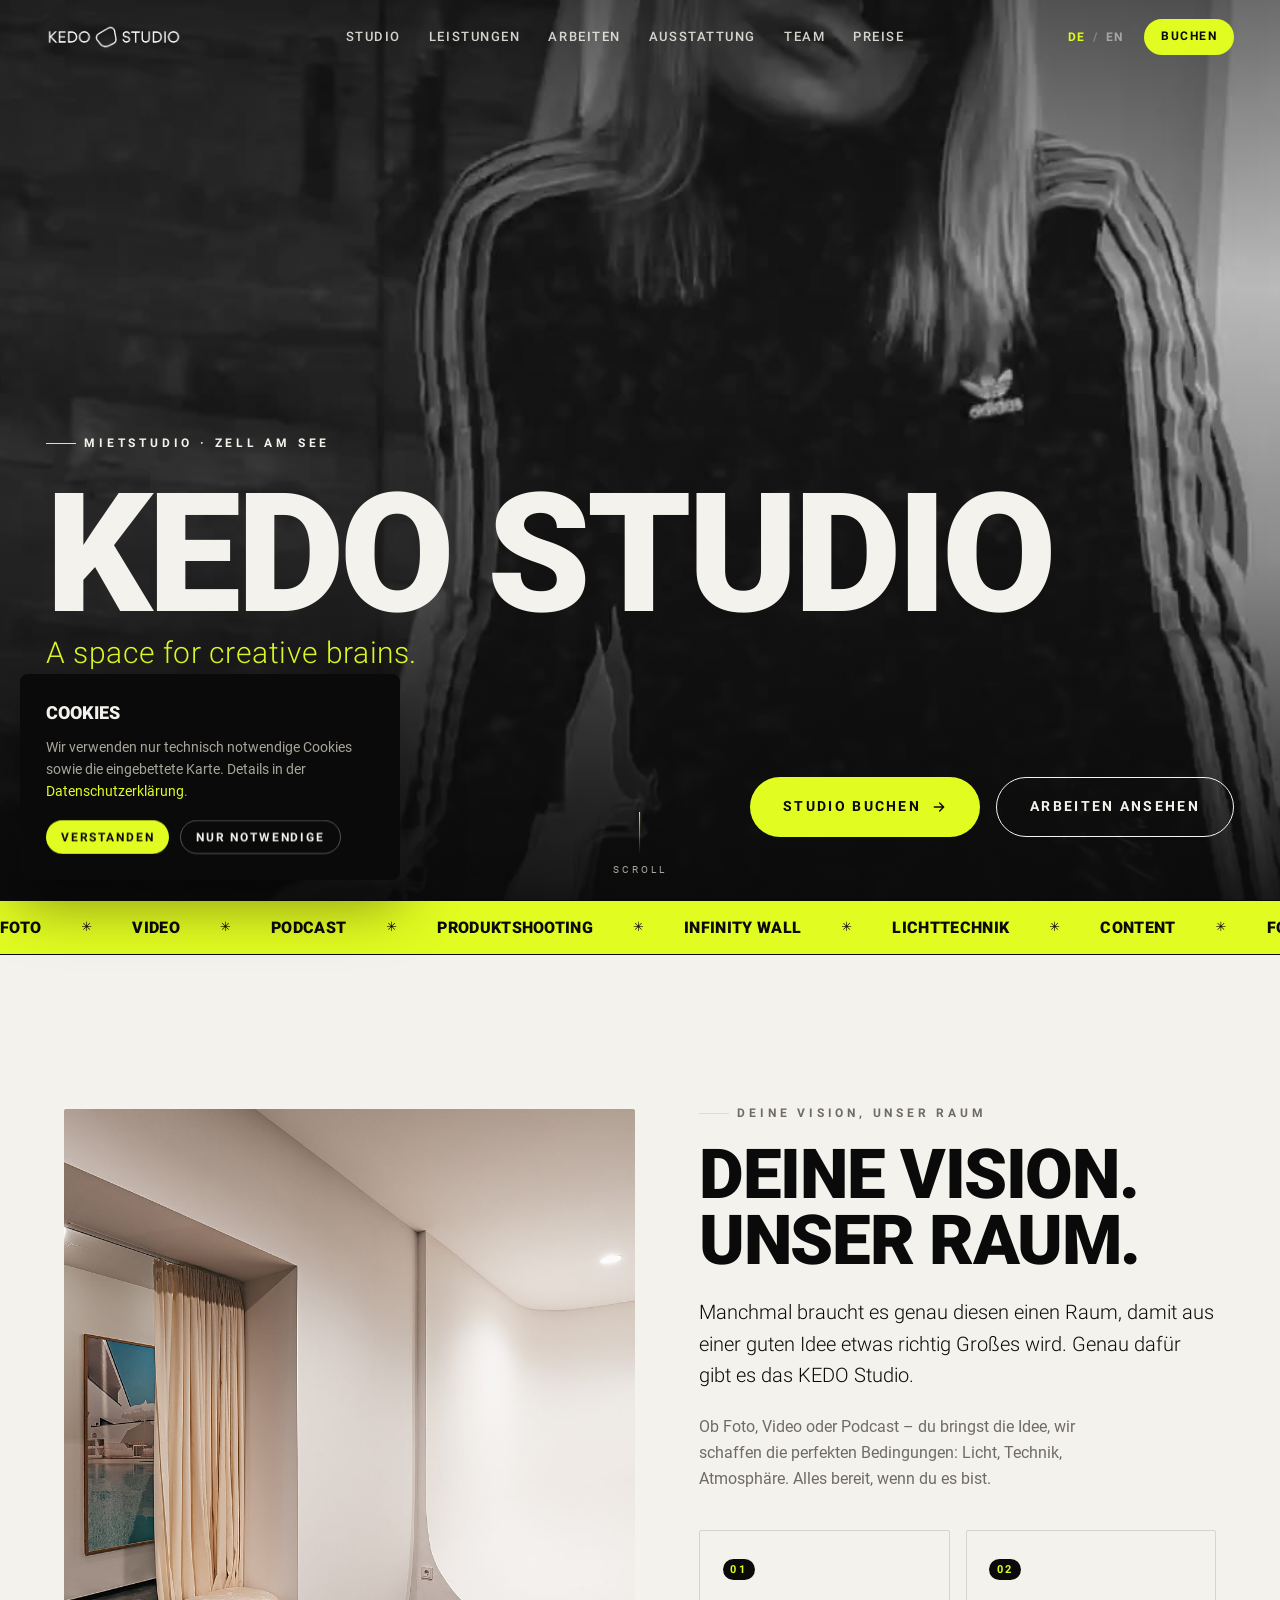
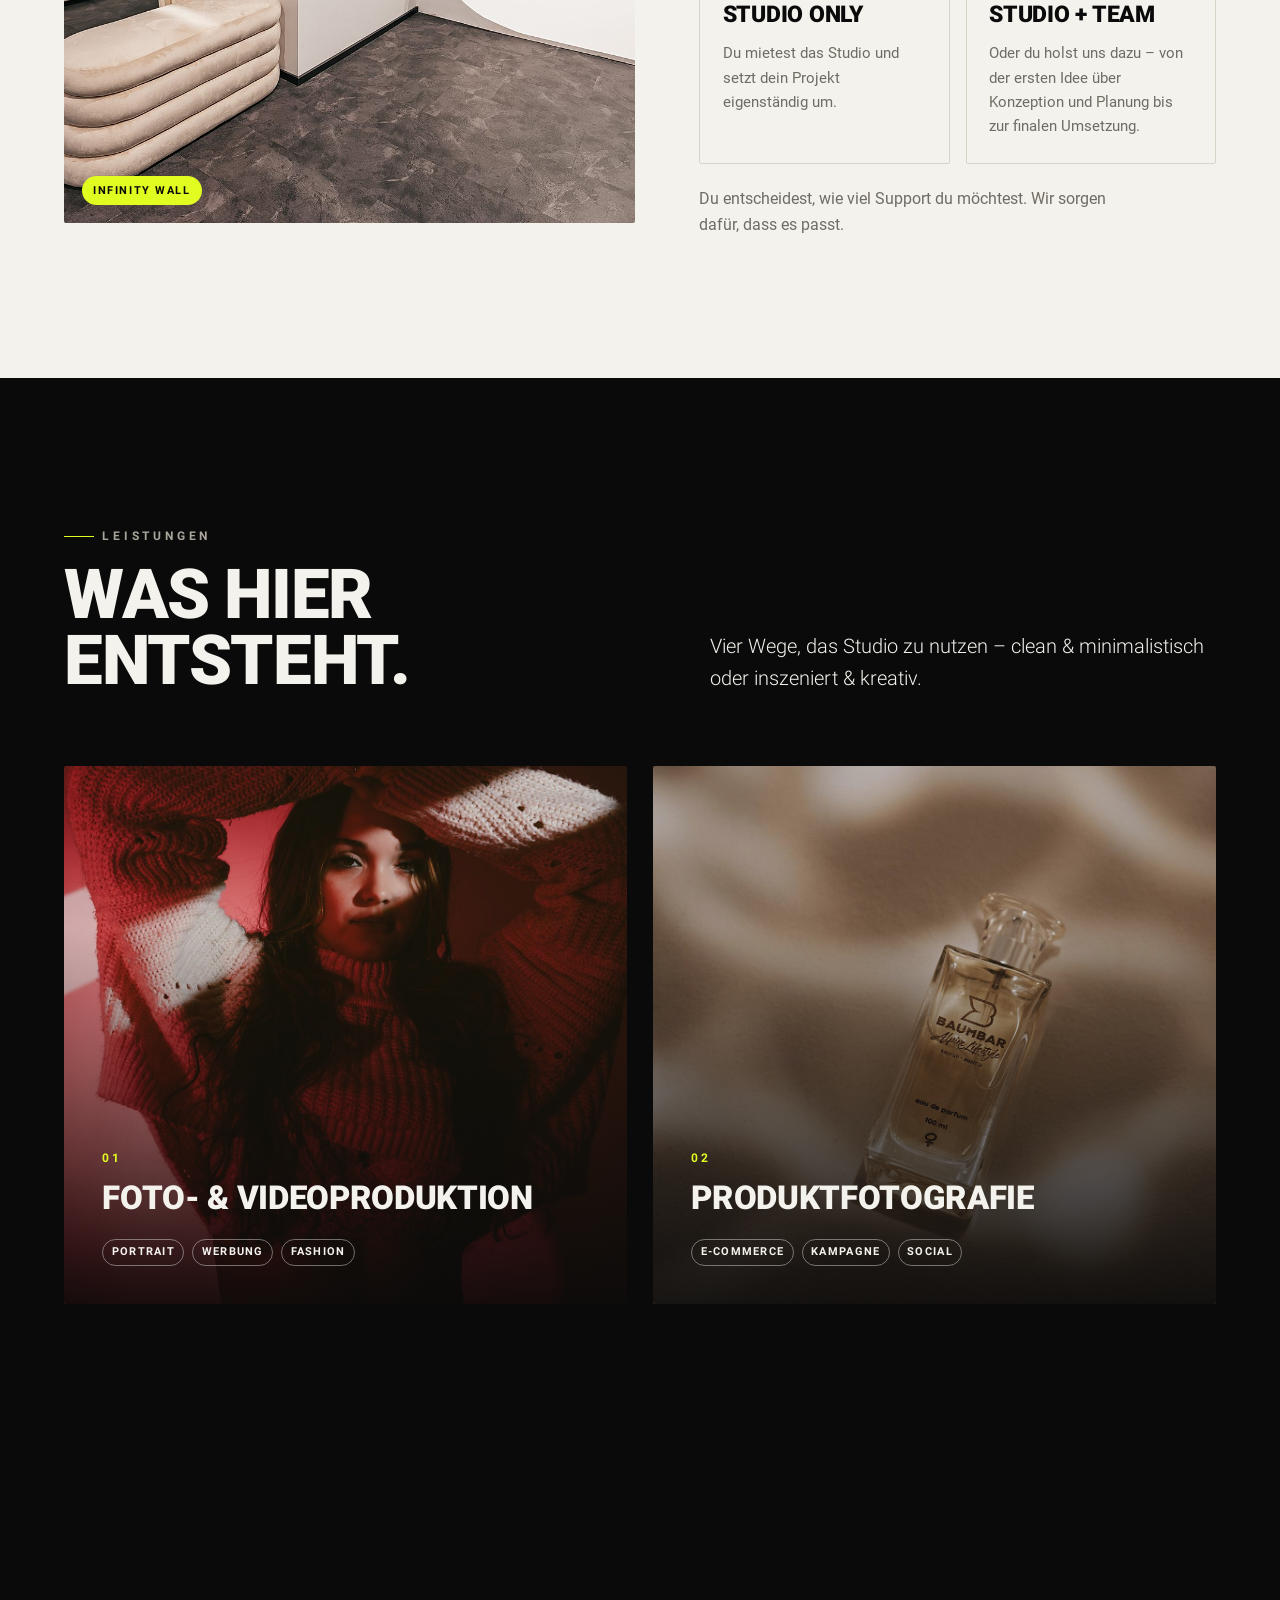
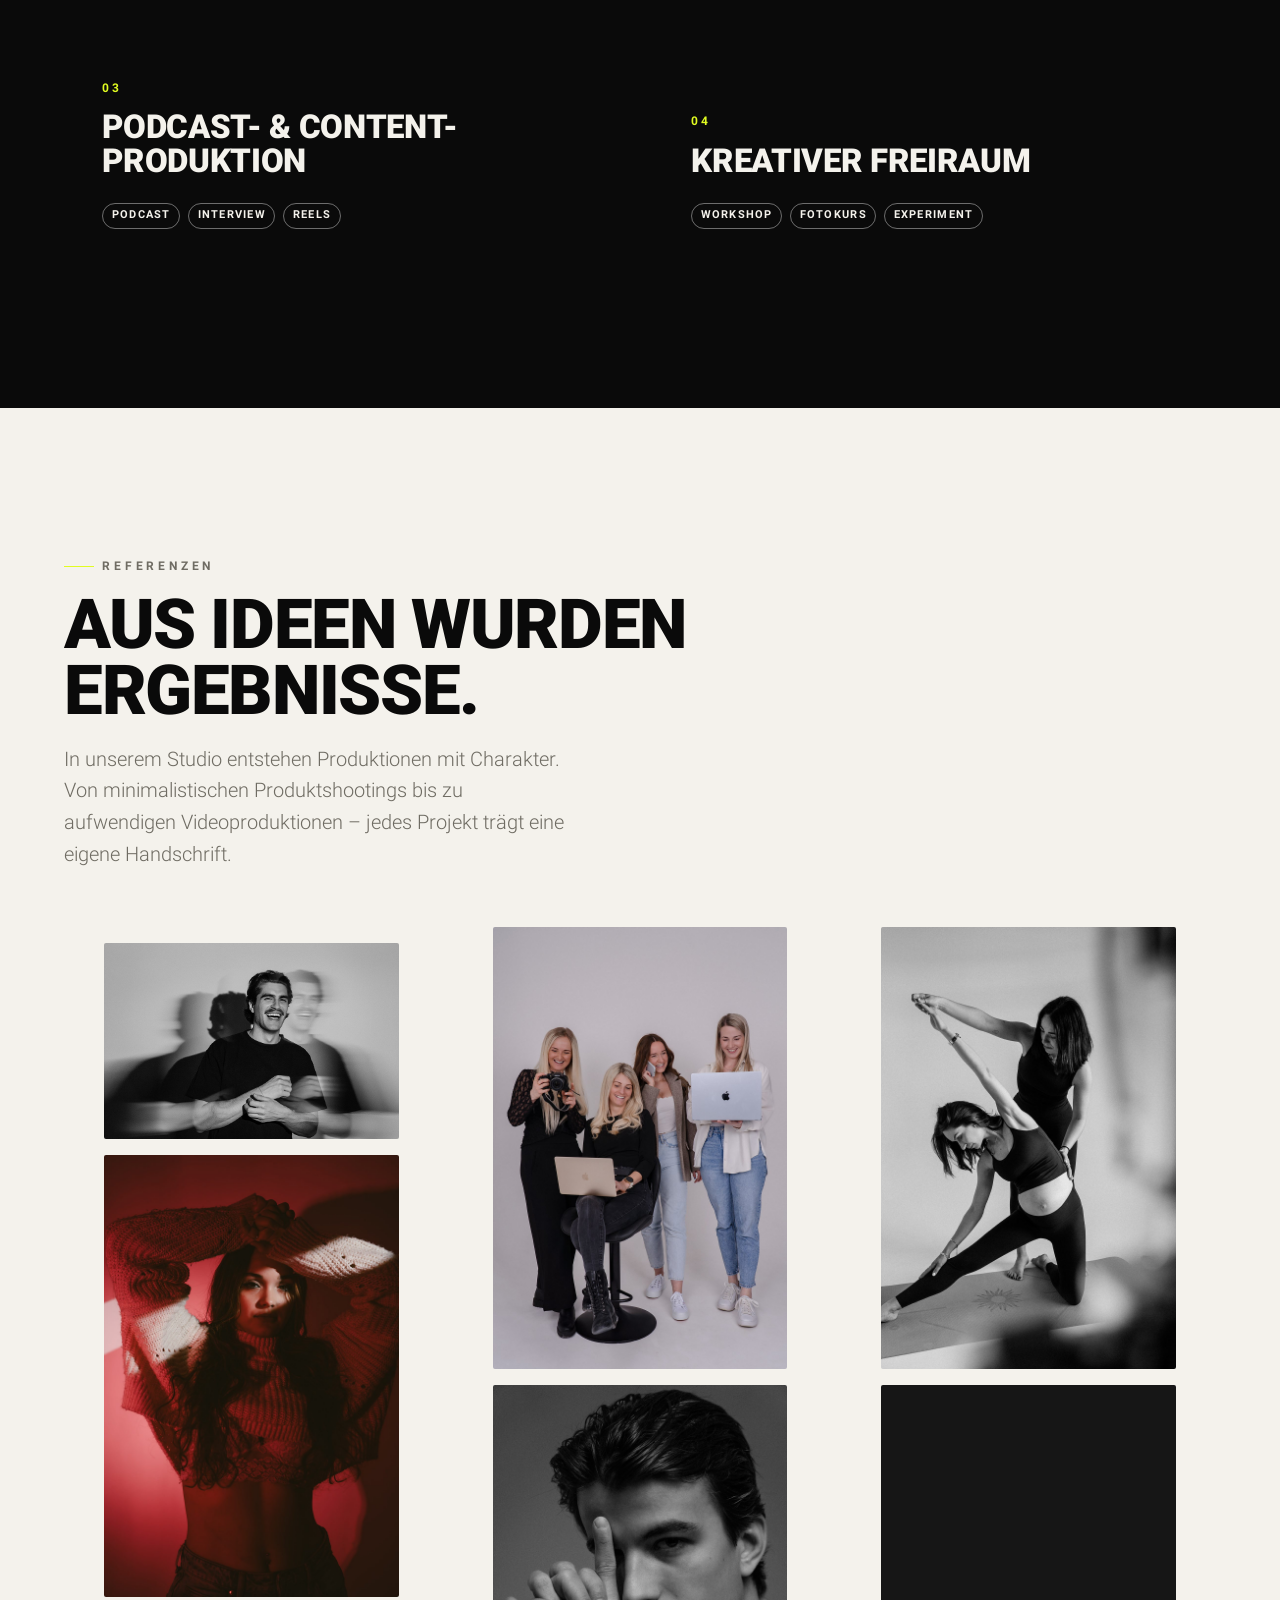
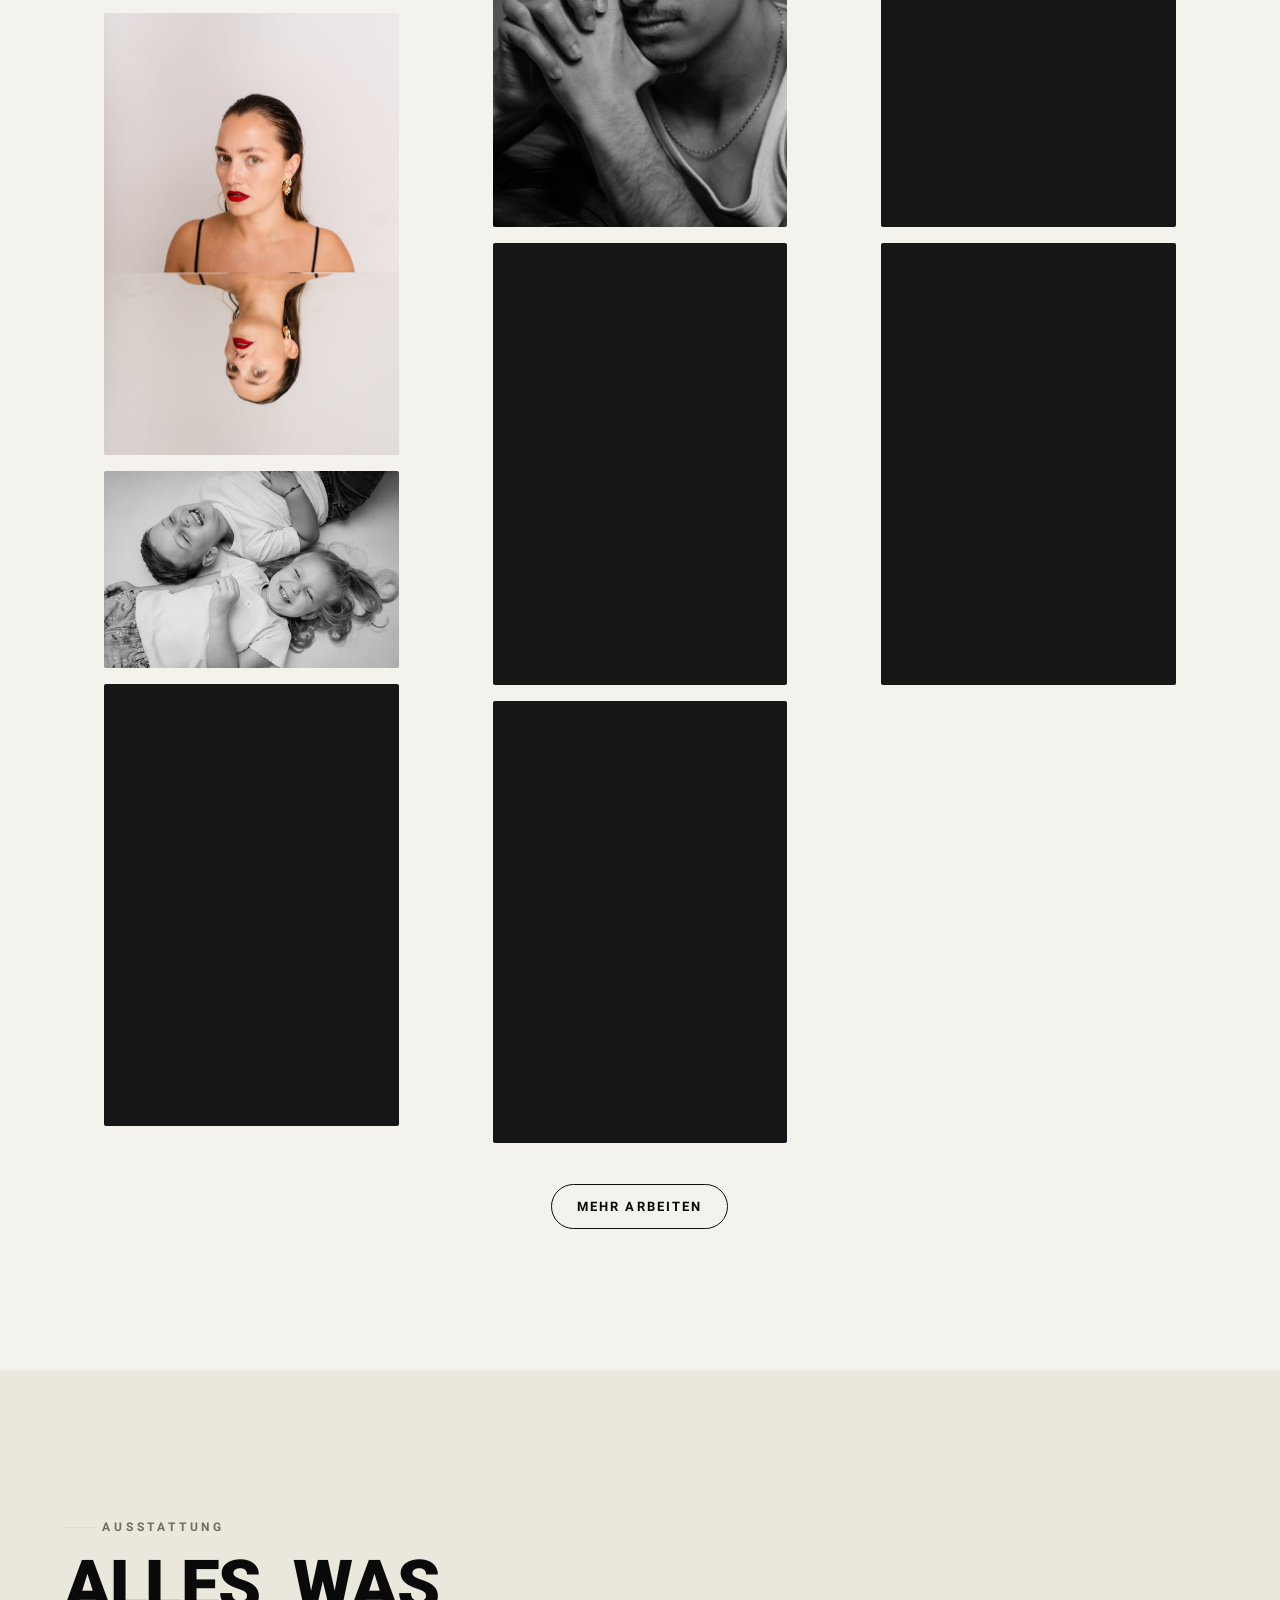
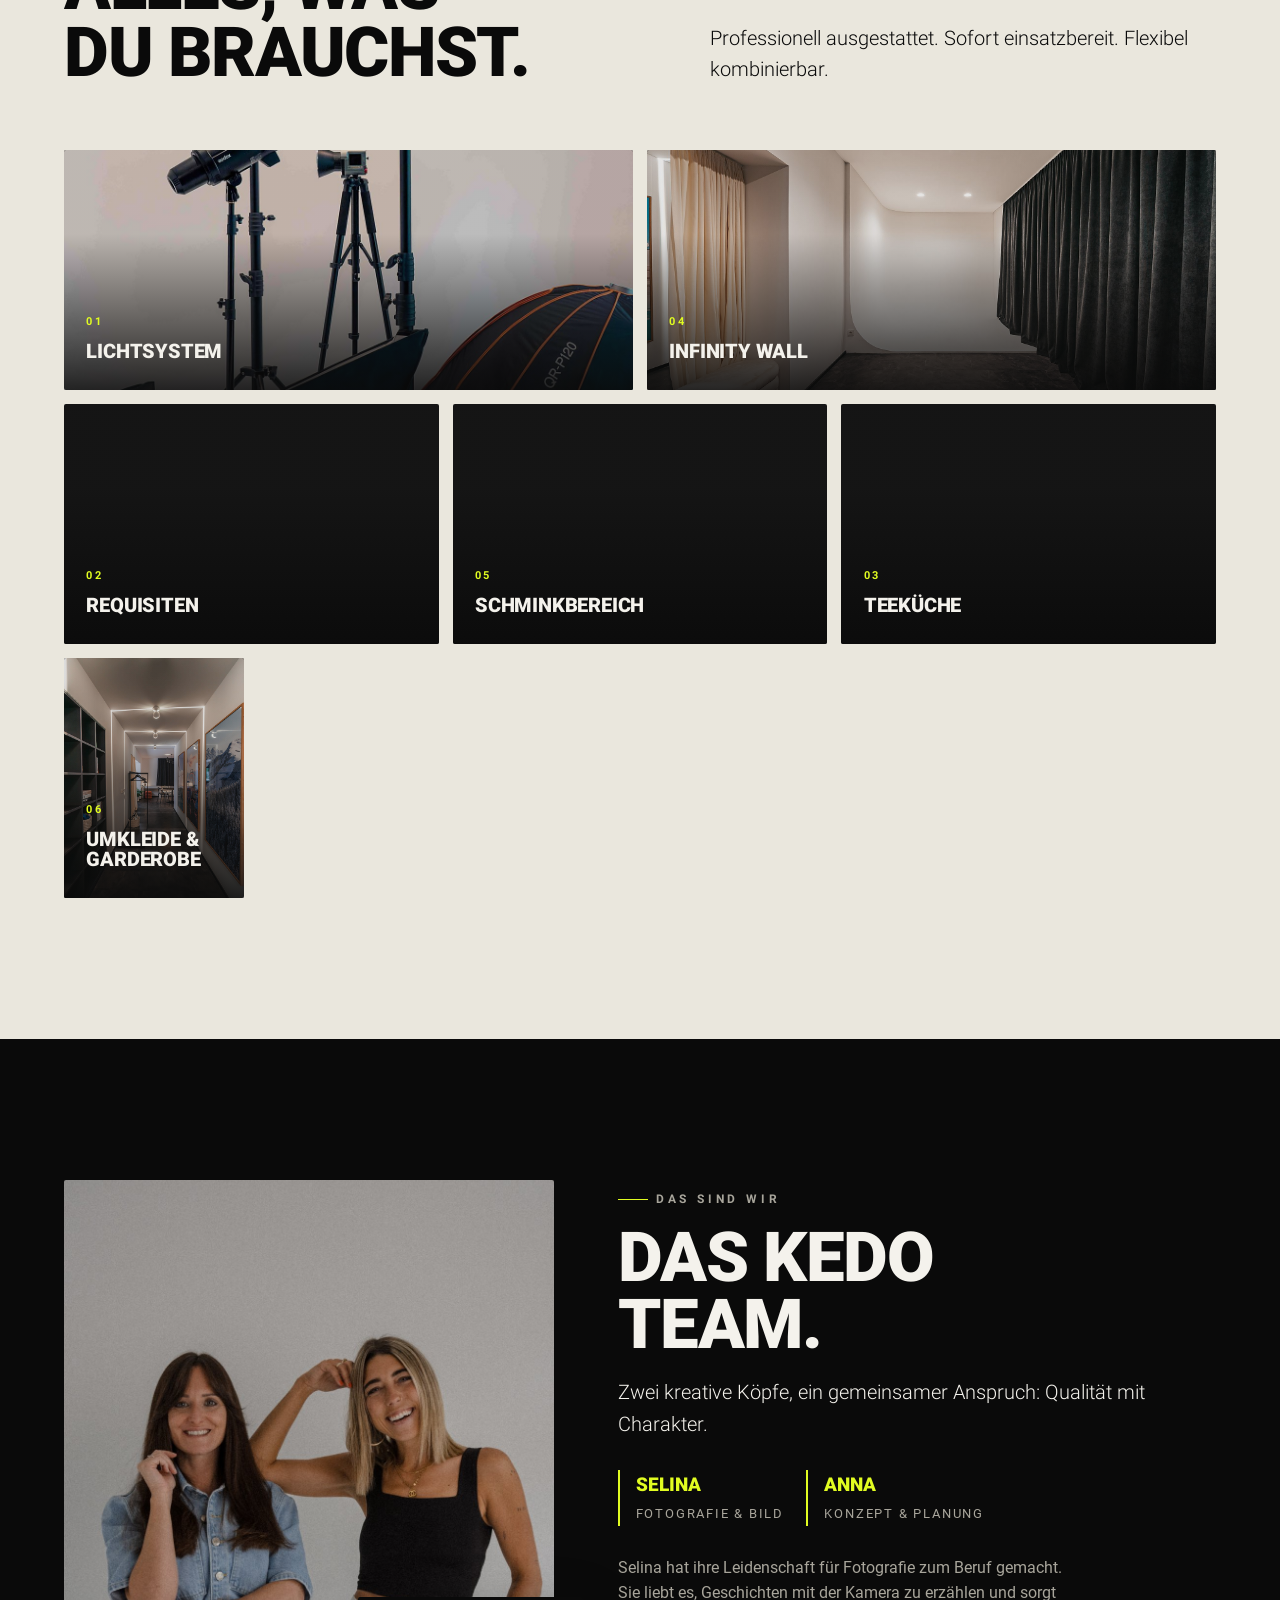
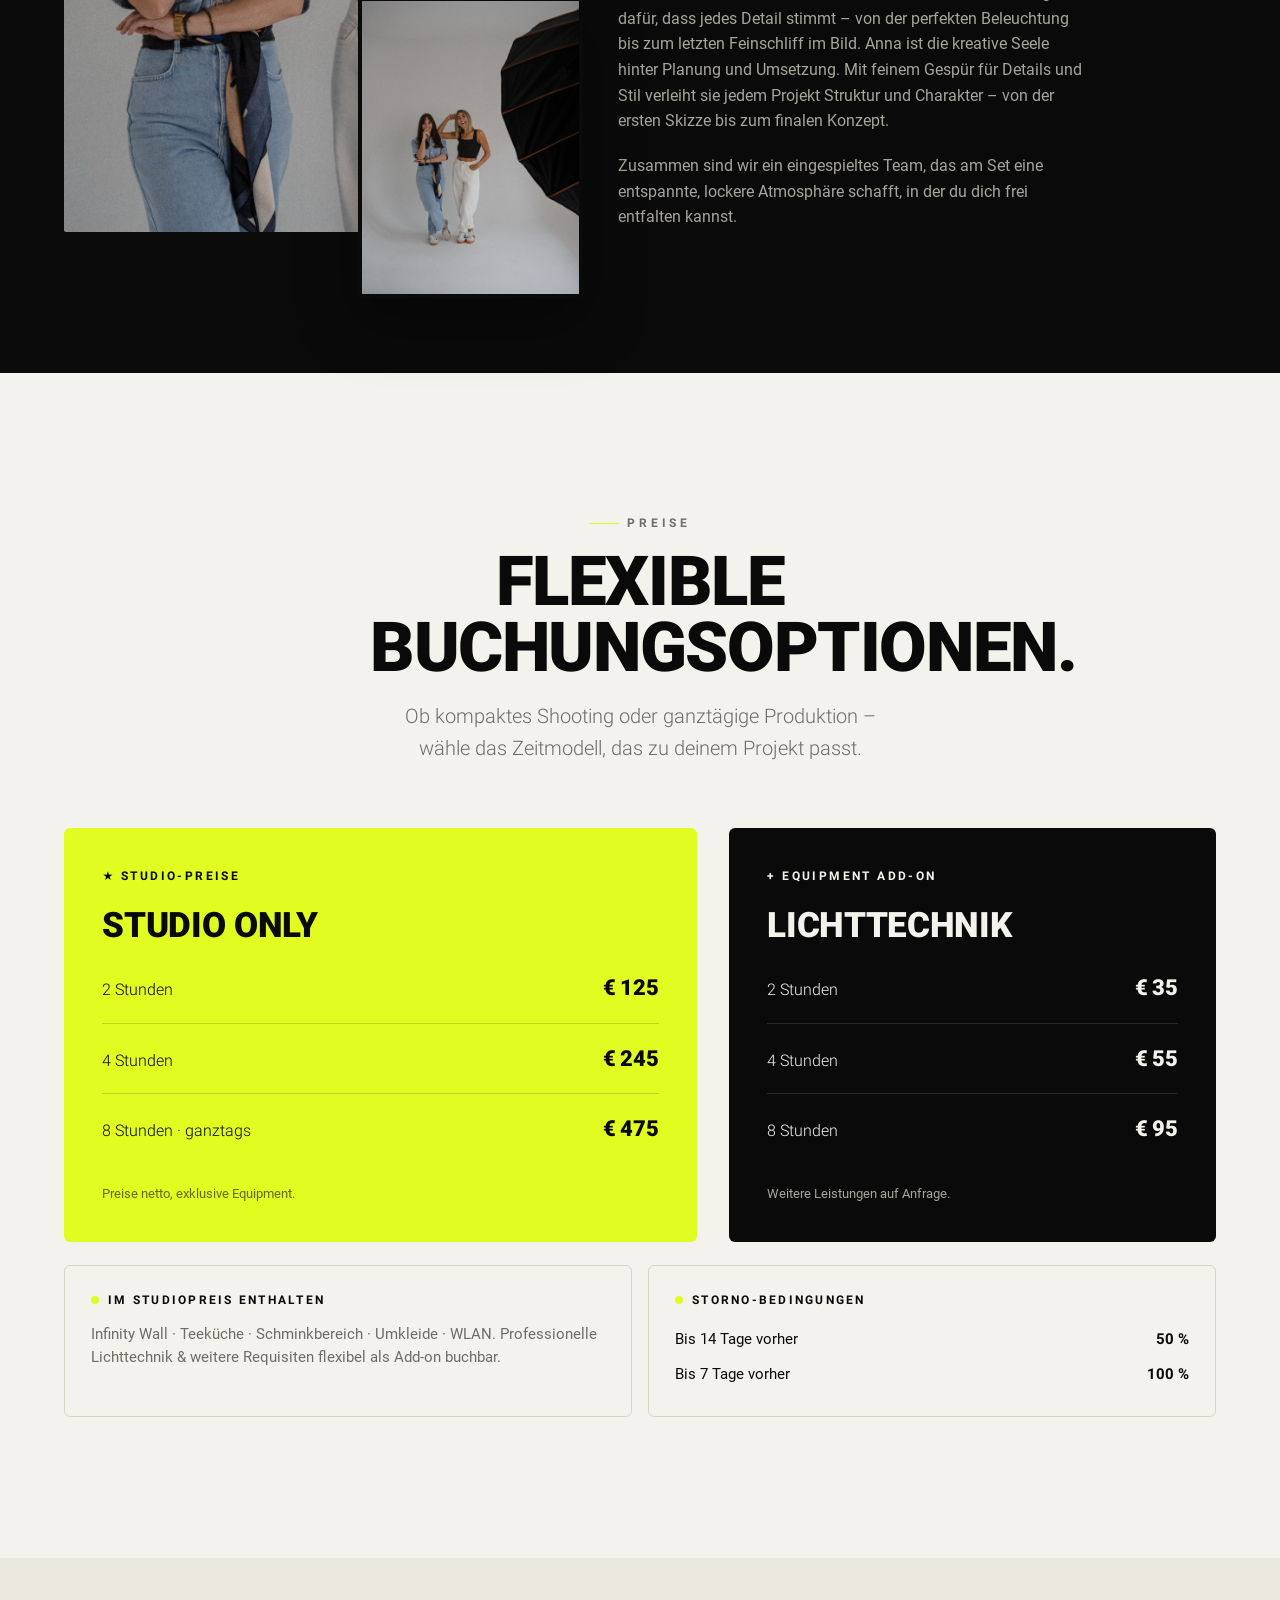
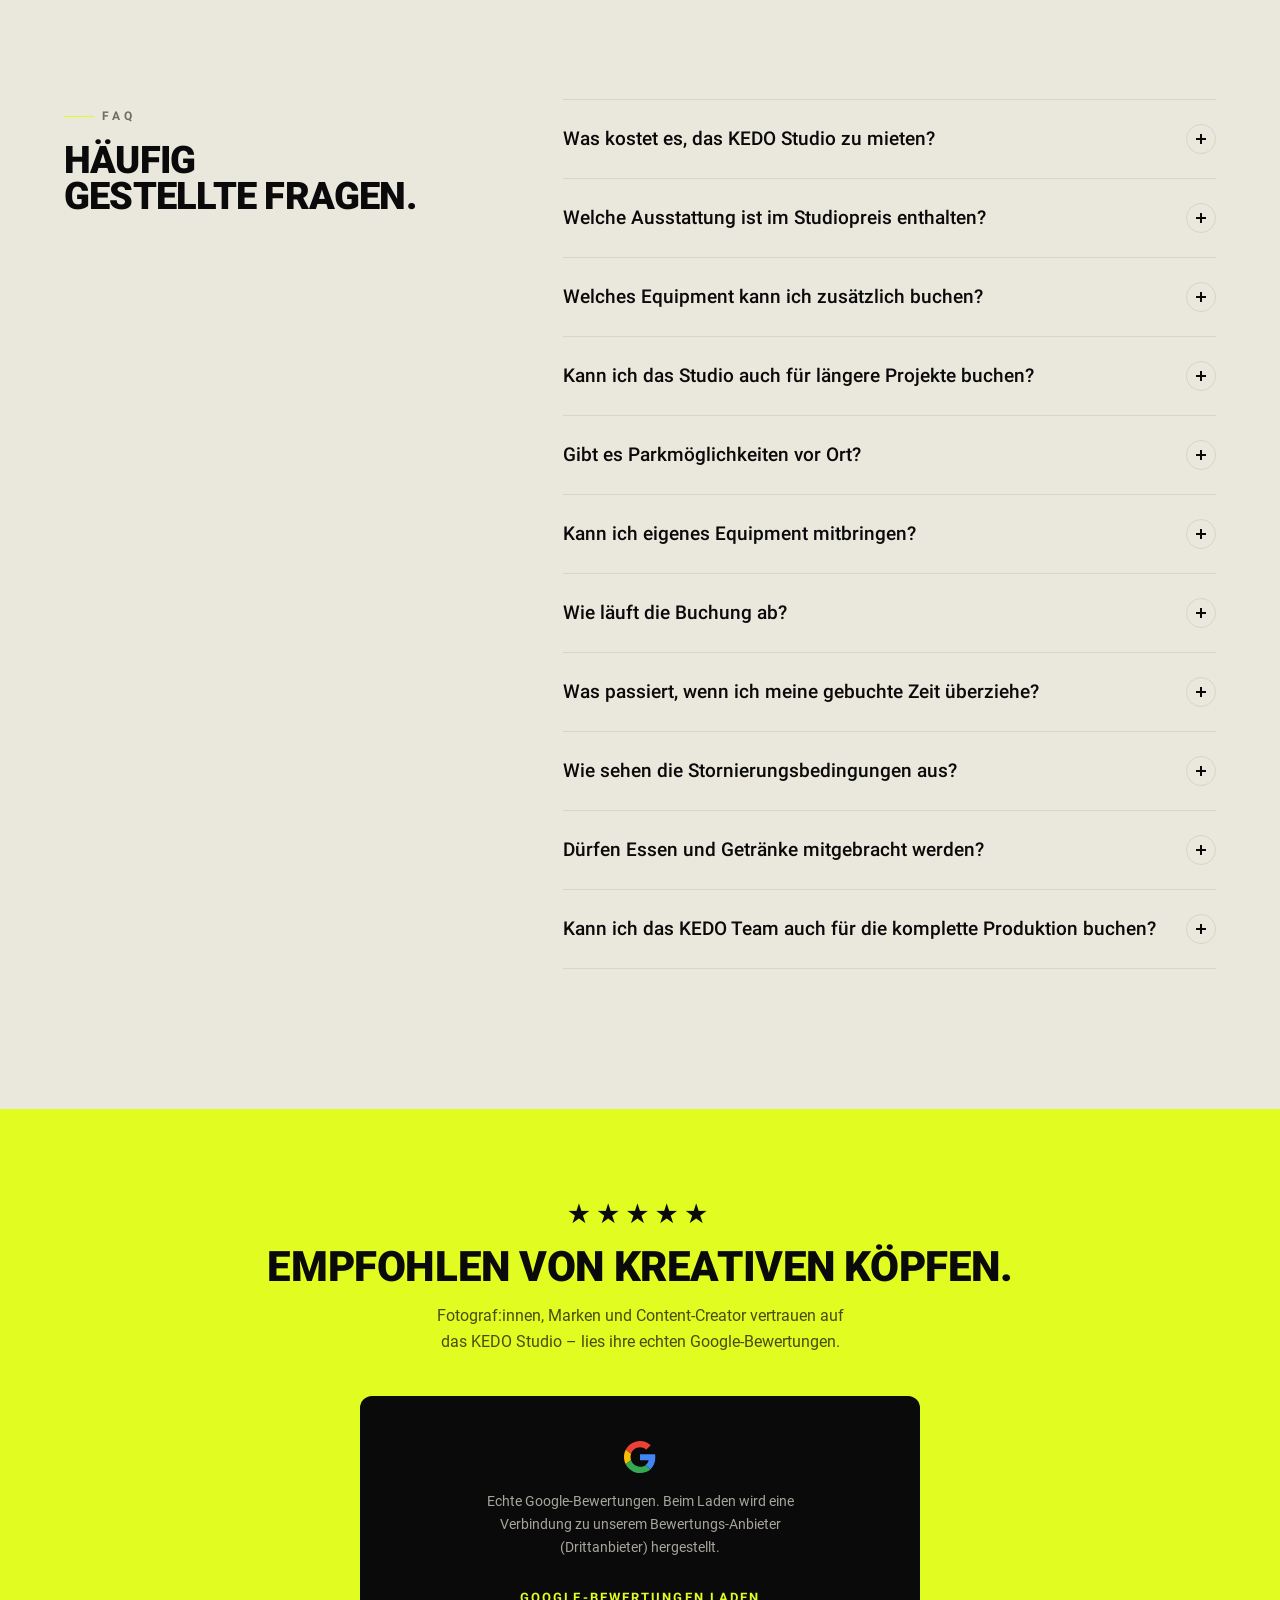
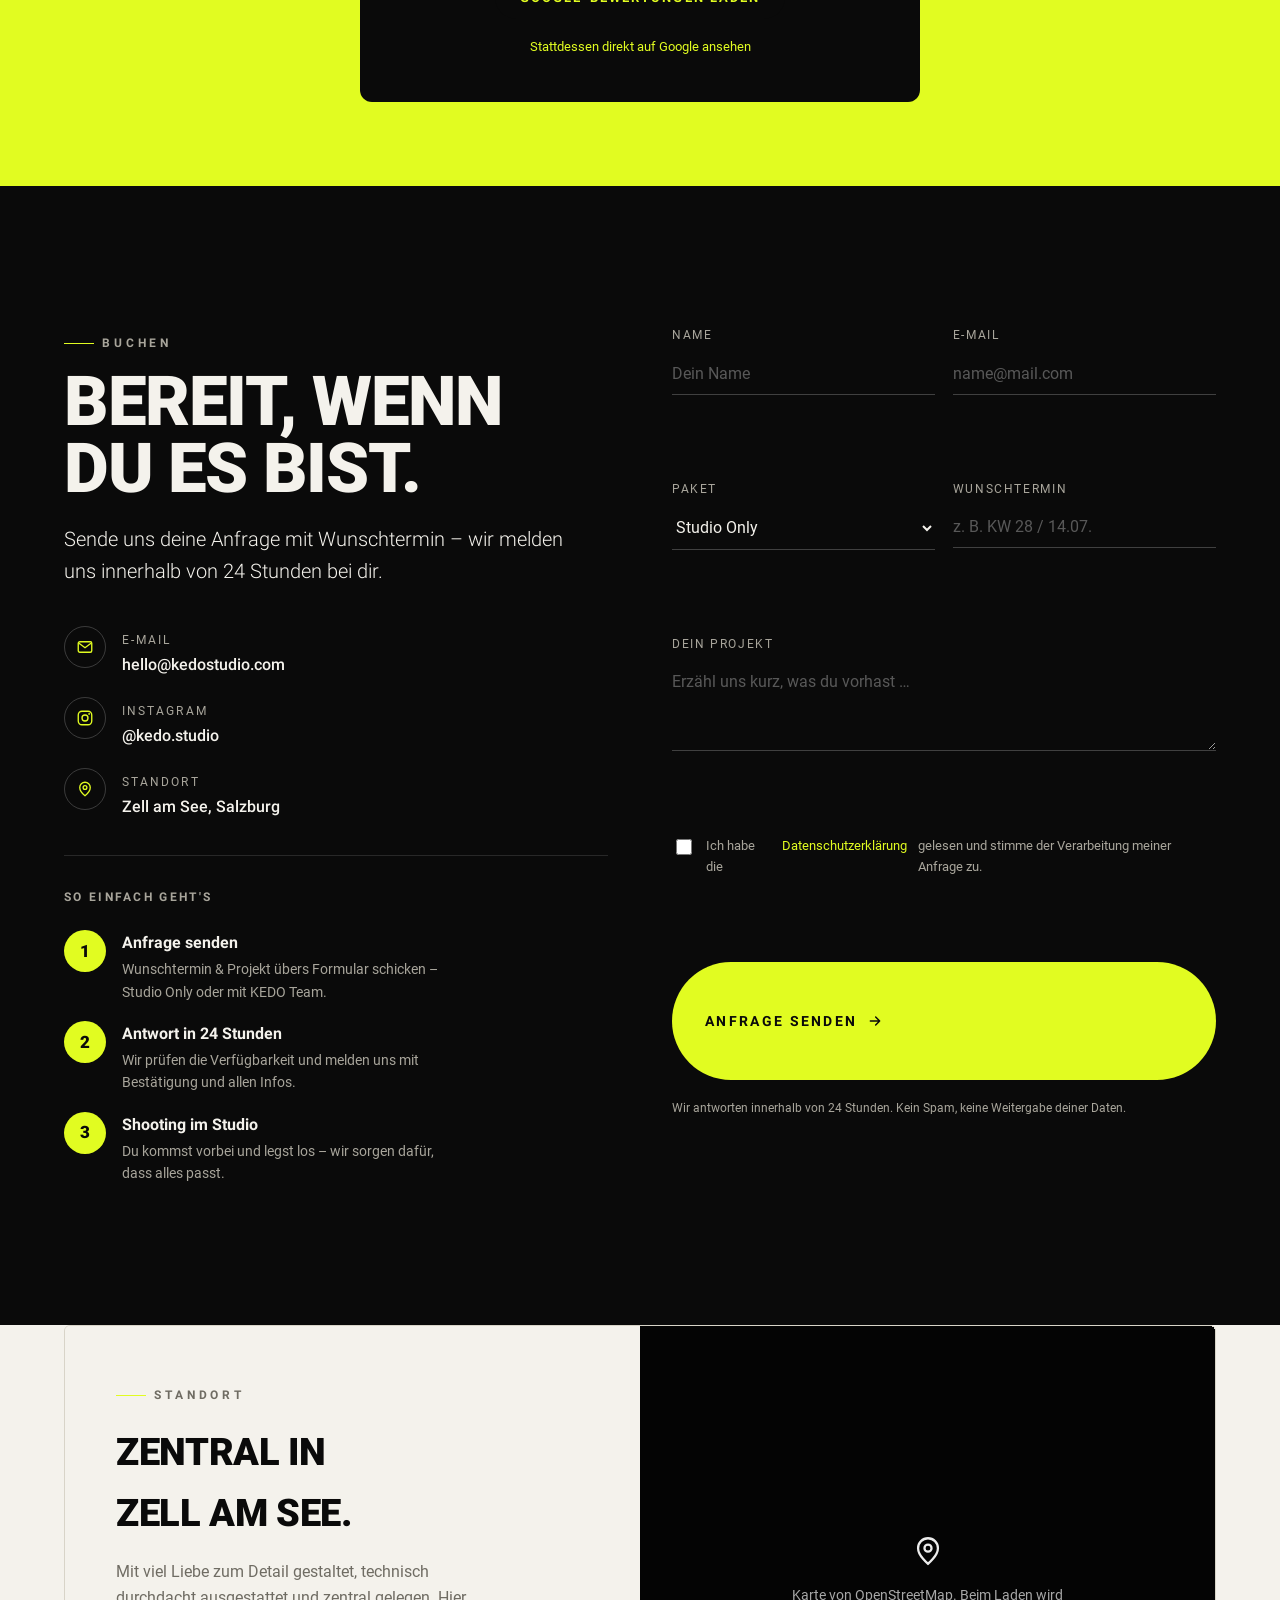
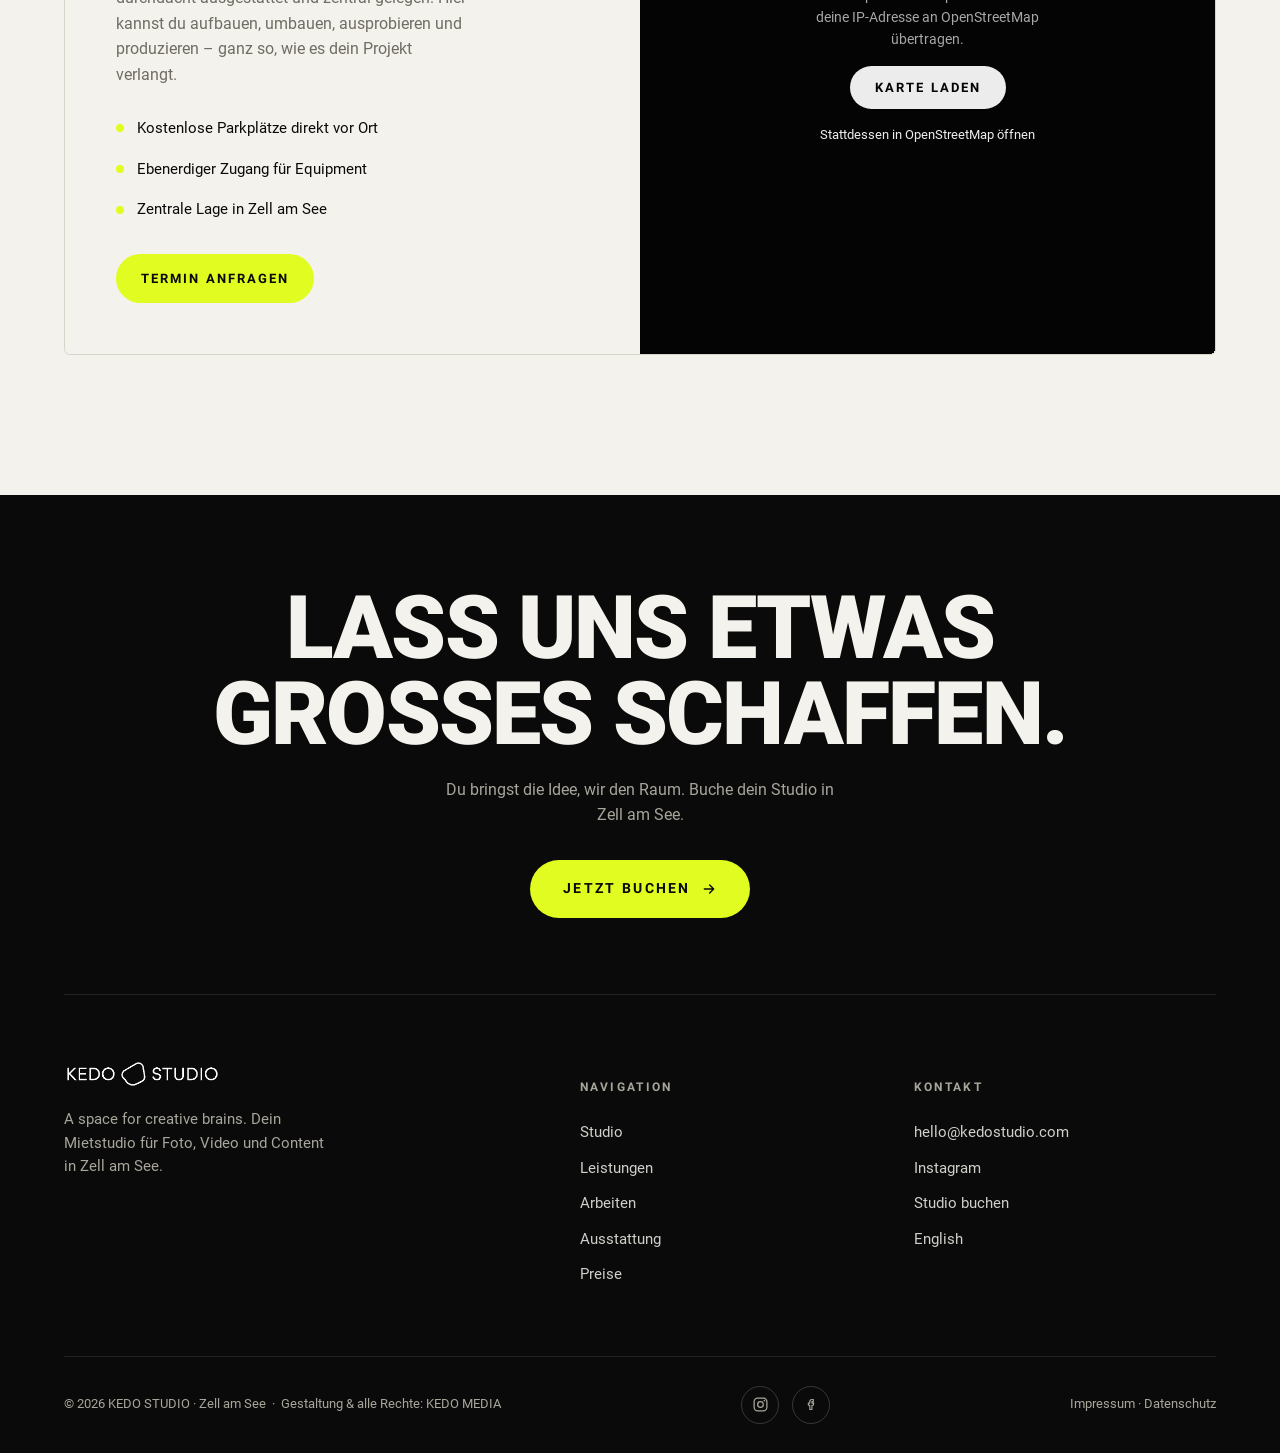
==== index.html @ 81972cd7 "KEDO STUDIO website – initial launch (bilingual, DSGVO, SEO, conversion)" ====
<!DOCTYPE html>
<html lang="de">
<head>
<meta charset="UTF-8">
<meta name="viewport" content="width=device-width, initial-scale=1.0">
<title>KEDO STUDIO – Mietstudio für Foto, Video & Content in Zell am See</title>
<meta name="description" content="KEDO STUDIO – dein Mietstudio in Zell am See für Foto, Video und Podcast. Infinity Wall, professionelle Lichttechnik, Schminkbereich & flexible Buchung. Studio Only oder mit kreativem Team.">
<meta name="keywords" content="Mietstudio Zell am See, Fotostudio, Videostudio, Produktfotografie, Podcast Studio, Infinity Wall, Studio mieten Salzburg, KEDO Studio">
<meta name="author" content="KEDO STUDIO">
<link rel="canonical" href="https://www.kedostudio.com/">
<link rel="alternate" hreflang="de" href="https://www.kedostudio.com/">
<link rel="alternate" hreflang="en" href="https://www.kedostudio.com/en/">
<link rel="alternate" hreflang="x-default" href="https://www.kedostudio.com/">
<!-- Open Graph -->
<meta property="og:type" content="website">
<meta property="og:locale" content="de_AT">
<meta property="og:locale:alternate" content="en_US">
<meta property="og:title" content="KEDO STUDIO – Mietstudio für Foto, Video & Content in Zell am See">
<meta property="og:description" content="A space for creative brains. Dein Mietstudio in Zell am See – professionell ausgestattet, flexibel buchbar.">
<meta property="og:image" content="https://www.kedostudio.com/assets/img/og-image.jpg">
<meta property="og:image:width" content="1200">
<meta property="og:image:height" content="630">
<meta property="og:url" content="https://www.kedostudio.com/">
<meta name="twitter:card" content="summary_large_image">
<meta name="twitter:title" content="KEDO STUDIO – Mietstudio Zell am See">
<meta name="twitter:description" content="A space for creative brains. Foto · Video · Podcast.">
<meta name="twitter:image" content="https://www.kedostudio.com/assets/img/og-image.jpg">
<meta name="theme-color" content="#0a0a0a">
<!-- Geo / Local SEO -->
<meta name="geo.region" content="AT-5">
<meta name="geo.placename" content="Zell am See">
<meta name="geo.position" content="47.3229;12.7942">
<meta name="ICBM" content="47.3229, 12.7942">
<link rel="icon" type="image/png" href="assets/img/favicon.png">
<link rel="apple-touch-icon" href="assets/img/apple-touch-icon.png">
<link rel="preload" href="assets/fonts/Roboto-Black.woff2" as="font" type="font/woff2" crossorigin>
<link rel="preload" href="assets/video/hero-poster.jpg" as="image" fetchpriority="high">
<link rel="stylesheet" href="css/styles.css">
<script type="application/ld+json">
{
  "@context":"https://schema.org",
  "@graph":[
    {
      "@type":["LocalBusiness","PhotographyBusiness"],
      "@id":"https://www.kedostudio.com/#studio",
      "name":"KEDO STUDIO",
      "description":"Mietstudio für Foto, Video, Produktfotografie und Podcast in Zell am See. Mit Infinity Wall, professioneller Lichttechnik, Schminkbereich und flexibler Buchung – Studio Only oder mit kreativem Team.",
      "url":"https://www.kedostudio.com/",
      "image":"https://www.kedostudio.com/assets/video/hero-poster.jpg",
      "logo":"https://www.kedostudio.com/assets/img/logo-black.png",
      "email":"hello@kedostudio.com",
      "telephone":"[Telefonnummer]",
      "priceRange":"€€",
      "currenciesAccepted":"EUR",
      "address":{"@type":"PostalAddress","streetAddress":"[Straße & Hausnummer]","addressLocality":"Zell am See","postalCode":"5700","addressRegion":"Salzburg","addressCountry":"AT"},
      "geo":{"@type":"GeoCoordinates","latitude":47.3229,"longitude":12.7942},
      "areaServed":[
        {"@type":"City","name":"Zell am See"},
        {"@type":"City","name":"Kaprun"},
        {"@type":"City","name":"Saalfelden"},
        {"@type":"City","name":"Mittersill"},
        {"@type":"AdministrativeArea","name":"Pinzgau"},
        {"@type":"AdministrativeArea","name":"Salzburg"}
      ],
      "sameAs":["https://www.instagram.com/kedo.studio/","https://www.facebook.com/people/KEDO-Studio/61559484141284/"],
      "makesOffer":[
        {"@type":"Offer","name":"Studio Only – 2 Stunden","price":"125","priceCurrency":"EUR","category":"Studiomiete"},
        {"@type":"Offer","name":"Studio Only – 4 Stunden","price":"245","priceCurrency":"EUR","category":"Studiomiete"},
        {"@type":"Offer","name":"Studio Only – 8 Stunden / ganztags","price":"475","priceCurrency":"EUR","category":"Studiomiete"}
      ]
    },
    {
      "@type":"WebSite",
      "@id":"https://www.kedostudio.com/#website",
      "url":"https://www.kedostudio.com/",
      "name":"KEDO STUDIO",
      "inLanguage":"de-AT",
      "publisher":{"@id":"https://www.kedostudio.com/#studio"}
    },
    {
      "@type":"FAQPage",
      "@id":"https://www.kedostudio.com/#faq",
      "mainEntity":[
        {"@type":"Question","name":"Welche Ausstattung ist im Studiopreis enthalten?","acceptedAnswer":{"@type":"Answer","text":"Im Studiopreis enthalten sind die Nutzung der Infinity Wall, der Teeküche, des Schminkbereichs, der Umkleide und des WLANs. Professionelle Lichttechnik und weitere Requisiten können als Equipment-Add-on flexibel dazugebucht werden."}},
        {"@type":"Question","name":"Was kostet es, das KEDO Studio zu mieten?","acceptedAnswer":{"@type":"Answer","text":"Studio Only kostet 125 € für 2 Stunden, 245 € für 4 Stunden und 475 € für einen ganzen Tag (8 Stunden). Das Equipment-Add-on mit professioneller Lichttechnik gibt es ab 35 €. Alle Preise netto."}},
        {"@type":"Question","name":"Kann ich das Studio auch für längere Projekte buchen?","acceptedAnswer":{"@type":"Answer","text":"Ja, für mehrtägige Buchungen oder eine regelmäßige Nutzung erstellen wir gerne ein individuelles Angebot."}},
        {"@type":"Question","name":"Gibt es Parkmöglichkeiten vor Ort?","acceptedAnswer":{"@type":"Answer","text":"Ja, direkt vor dem Studio stehen kostenlose Parkplätze zur Verfügung. Für größere Produktionen bitten wir um eine kurze Absprache vorab."}},
        {"@type":"Question","name":"Kann ich eigenes Equipment mitbringen?","acceptedAnswer":{"@type":"Answer","text":"Selbstverständlich kannst du dein eigenes Equipment mitbringen. Das Studio bietet ausreichend Platz und Anschlüsse für deine Ausrüstung."}},
        {"@type":"Question","name":"Wie läuft die Buchung ab?","acceptedAnswer":{"@type":"Answer","text":"Sende uns eine Anfrage über das Buchungsformular mit deinem Wunschtermin. Wir prüfen die Verfügbarkeit und melden uns innerhalb von 24 Stunden. Nach deiner Bestätigung ist der Termin reserviert."}},
        {"@type":"Question","name":"Wie sehen die Stornierungsbedingungen aus?","acceptedAnswer":{"@type":"Answer","text":"Bei Stornierung bis 14 Tage vor dem Termin fallen 50 % der Mietkosten an, innerhalb von 7 Tagen 100 %."}},
        {"@type":"Question","name":"Kann ich das KEDO Team auch für die komplette Produktion buchen?","acceptedAnswer":{"@type":"Answer","text":"Ja. Wir unterstützen dich nicht nur mit dem Raum, sondern auch als kreative Partner – von Konzeption und Planung über das Shooting bis zur Post-Produktion (Bildbearbeitung, Videoschnitt)."}}
      ]
    }
  ]
}
</script>
</head>
<body data-lang="de">

<!-- ===================== NAV ===================== -->
<header class="nav" id="nav">
  <div class="nav__inner">
    <a href="./" class="nav__logo" aria-label="KEDO STUDIO Startseite">
      <img src="assets/img/logo-white.png" alt="KEDO STUDIO" width="170" height="33">
    </a>
    <nav class="nav__menu" aria-label="Hauptnavigation">
      <a href="#vision">Studio</a>
      <a href="#services">Leistungen</a>
      <a href="#work">Arbeiten</a>
      <a href="#equipment">Ausstattung</a>
      <a href="#team">Team</a>
      <a href="#pricing">Preise</a>
    </nav>
    <div class="nav__right">
      <div class="lang" aria-label="Sprache">
        <a href="./" class="is-active">DE</a><span class="lang__sep">/</span><a href="en/">EN</a>
      </div>
      <a href="#contact" class="nav__cta">Buchen</a>
      <button class="burger" id="burger" aria-label="Menü öffnen" aria-expanded="false"><span></span><span></span><span></span></button>
    </div>
  </div>
</header>

<div class="mobile-menu" id="mobileMenu">
  <a href="#vision" class="m-link">Studio</a>
  <a href="#services" class="m-link">Leistungen</a>
  <a href="#work" class="m-link">Arbeiten</a>
  <a href="#equipment" class="m-link">Ausstattung</a>
  <a href="#team" class="m-link">Team</a>
  <a href="#pricing" class="m-link">Preise</a>
  <a href="#contact" class="m-link">Buchen</a>
  <div class="m-foot"><a href="en/">English</a><span>·</span><a href="https://www.instagram.com/kedo.studio/" target="_blank" rel="noopener">Instagram</a></div>
</div>

<!-- ===================== HERO ===================== -->
<section class="hero" id="hero">
  <div class="hero__media">
    <video class="v-wide" autoplay muted loop playsinline preload="metadata" poster="assets/video/hero-poster.jpg">
      <source src="assets/video/hero-wide.mp4" type="video/mp4">
    </video>
    <video class="v-vertical" autoplay muted loop playsinline preload="none" poster="assets/video/hero-poster.jpg">
      <source data-src="assets/video/hero-vertical.mp4" type="video/mp4">
    </video>
  </div>
  <div class="hero__inner">
    <div class="hero__tag reveal"><span class="eyebrow">Mietstudio · Zell am See</span></div>
    <h1 class="hero__title reveal" data-d="1">KEDO STUDIO
      <span class="hero__sub">A space for creative brains.</span>
    </h1>
    <div class="hero__row">
      <div>
        <p class="hero__claim reveal" data-d="2">Ein Ort für Fotograf:innen, Videograf:innen und kreative Köpfe, die mehr wollen als nur vier Wände.</p>
        <div class="hero__price reveal" data-d="2"><span>Studio mieten</span> <strong>ab € 125</strong> <span>/ 2 Std · Team optional</span></div>
      </div>
      <div class="hero__cta reveal" data-d="3">
        <a href="#contact" class="btn btn--lg"><span>Studio buchen</span><svg width="16" height="16" viewBox="0 0 24 24" fill="none"><path d="M5 12h14M13 6l6 6-6 6" stroke="currentColor" stroke-width="2.2" stroke-linecap="round" stroke-linejoin="round"/></svg></a>
        <a href="#work" class="btn btn--ghost btn--lg"><span>Arbeiten ansehen</span></a>
      </div>
    </div>
  </div>
  <div class="hero__scroll" aria-hidden="true"><span class="bar"></span>Scroll</div>
</section>

<!-- marquee -->
<div class="marquee" aria-hidden="true">
  <div class="marquee__track">
    <span>Foto</span><span>Video</span><span>Podcast</span><span>Produktshooting</span><span>Infinity Wall</span><span>Lichttechnik</span><span>Content</span>
    <span>Foto</span><span>Video</span><span>Podcast</span><span>Produktshooting</span><span>Infinity Wall</span><span>Lichttechnik</span><span>Content</span>
  </div>
</div>

<!-- ===================== VISION ===================== -->
<section class="section" id="vision">
  <div class="wrap">
    <div class="vision">
      <div class="vision__media reveal">
        <img src="assets/img/studio-07.jpg" alt="Infinity Wall im KEDO Studio Zell am See" loading="lazy" decoding="async">
        <span class="badge">Infinity Wall</span>
      </div>
      <div class="vision__body">
        <span class="eyebrow reveal">Deine Vision, unser Raum</span>
        <h2 class="display h-lg reveal" data-d="1" style="margin-top:1.2rem">Deine Vision.<br>Unser Raum.</h2>
        <p class="lead reveal" data-d="2">Manchmal braucht es genau diesen einen Raum, damit aus einer guten Idee etwas richtig Großes wird. Genau dafür gibt es das KEDO Studio.</p>
        <p class="muted reveal" data-d="2">Ob Foto, Video oder Podcast – du bringst die Idee, wir schaffen die perfekten Bedingungen: Licht, Technik, Atmosphäre. Alles bereit, wenn du es bist.</p>
        <div class="options">
          <div class="option reveal" data-d="1">
            <span class="num">01</span>
            <h3>Studio Only</h3>
            <p>Du mietest das Studio und setzt dein Projekt eigenständig um.</p>
          </div>
          <div class="option reveal" data-d="2">
            <span class="num">02</span>
            <h3>Studio + Team</h3>
            <p>Oder du holst uns dazu – von der ersten Idee über Konzeption und Planung bis zur finalen Umsetzung.</p>
          </div>
        </div>
        <p class="muted reveal" data-d="3" style="margin-top:1.4rem">Du entscheidest, wie viel Support du möchtest. Wir sorgen dafür, dass es passt.</p>
      </div>
    </div>
  </div>
</section>

<!-- ===================== SERVICES ===================== -->
<section class="section section--dark" id="services">
  <div class="wrap">
    <div class="services__head">
      <div>
        <span class="eyebrow reveal">Leistungen</span>
        <h2 class="display h-lg reveal" data-d="1" style="margin-top:1rem">Was hier<br>entsteht.</h2>
      </div>
      <p class="lead reveal" data-d="2">Vier Wege, das Studio zu nutzen – clean &amp; minimalistisch oder inszeniert &amp; kreativ.</p>
    </div>
    <div class="svc-grid">
      <article class="svc reveal">
        <img src="assets/img/work-02.jpg" alt="Fotoshooting im KEDO Studio" loading="lazy" decoding="async">
        <div class="svc__body">
          <span class="svc__num">01</span>
          <h3>Foto- &amp; Videoproduktion</h3>
          <p>Von ausdrucksstarken Portraits bis zu hochwertigen Werbeproduktionen. Unsere Infinity Wall, professionelle Lichttechnik und flexibel gestaltbare Sets schaffen ideale Bedingungen für visuell starke Ergebnisse.</p>
          <div class="tags"><span>Portrait</span><span>Werbung</span><span>Fashion</span></div>
        </div>
      </article>
      <article class="svc reveal" data-d="1">
        <img src="assets/img/work-16.jpg" alt="Produktfotografie im KEDO Studio" loading="lazy" decoding="async">
        <div class="svc__body">
          <span class="svc__num">02</span>
          <h3>Produktfotografie</h3>
          <p>Produkte verdienen Aufmerksamkeit. Mit modernster Technik und präziser Lichtführung setzen wir deine Produkte hochwertig in Szene – perfekt für E-Commerce, Kampagnen oder Social Media. Klar. Ästhetisch. Verkaufsstark.</p>
          <div class="tags"><span>E-Commerce</span><span>Kampagne</span><span>Social</span></div>
        </div>
      </article>
      <article class="svc reveal" data-d="2">
        <img src="assets/img/studio-01.jpg" alt="Content- und Podcast-Bereich im KEDO Studio" loading="lazy" decoding="async">
        <div class="svc__body">
          <span class="svc__num">03</span>
          <h3>Podcast- &amp; Content-Produktion</h3>
          <p>Ruhige Atmosphäre, professionelle Ausstattung und optimale Akustik – der ideale Rahmen für Podcasts, Interviews oder Video-Content. Hier entstehen Formate mit Substanz.</p>
          <div class="tags"><span>Podcast</span><span>Interview</span><span>Reels</span></div>
        </div>
      </article>
      <article class="svc reveal" data-d="3">
        <img src="assets/img/work-13.jpg" alt="Kreativer Freiraum im KEDO Studio" loading="lazy" decoding="async">
        <div class="svc__body">
          <span class="svc__num">04</span>
          <h3>Kreativer Freiraum</h3>
          <p>Das Studio passt sich deinem Projekt an – nicht umgekehrt. Ob Workshop, Fotokurs oder freies Experimentieren: Hier hast du den Raum, neue Ideen zu entwickeln und umzusetzen. Ein Ort zum Ausprobieren. Entwickeln. Umsetzen.</p>
          <div class="tags"><span>Workshop</span><span>Fotokurs</span><span>Experiment</span></div>
        </div>
      </article>
    </div>
  </div>
</section>

<!-- ===================== WORK / GALLERY ===================== -->
<section class="section" id="work">
  <div class="wrap">
    <div class="gallery__head">
      <span class="eyebrow reveal">Referenzen</span>
      <h2 class="display h-lg reveal" data-d="1" style="margin-top:1rem">Aus Ideen wurden<br>Ergebnisse.</h2>
      <p class="lead muted reveal" data-d="2" style="margin-top:1.2rem">In unserem Studio entstehen Produktionen mit Charakter. Von minimalistischen Produktshootings bis zu aufwendigen Videoproduktionen – jedes Projekt trägt eine eigene Handschrift.</p>
    </div>
    <div class="masonry" id="gallery">
      <!-- items injected & enhanced via JS; static fallback below -->
    </div>
    <div class="gallery__more">
      <button class="btn btn--ghost" id="galleryMore"><span>Mehr Arbeiten</span></button>
    </div>
  </div>
</section>

<!-- ===================== EQUIPMENT ===================== -->
<section class="section section--paper2" id="equipment">
  <div class="wrap">
    <div class="equip__head">
      <div>
        <span class="eyebrow reveal">Ausstattung</span>
        <h2 class="display h-lg reveal" data-d="1" style="margin-top:1rem">Alles, was<br>du brauchst.</h2>
      </div>
      <p class="lead reveal" data-d="2">Professionell ausgestattet. Sofort einsatzbereit. Flexibel kombinierbar.</p>
    </div>
    <div class="equip-grid">
      <article class="eq eq--wide reveal">
        <img src="assets/img/equip-08.jpg" alt="Professionelle Lichttechnik im KEDO Studio" loading="lazy" decoding="async">
        <div class="eq__body"><span class="eq__num">01</span><h3>Lichtsystem</h3>
          <p>Softboxen, LED-Panels und Blitzanlagen für jede gewünschte Lichtstimmung. Präzise steuerbar – vom soften Portraitlicht bis zur kontrastreichen Inszenierung.</p></div>
      </article>
      <article class="eq eq--tall reveal" data-d="1">
        <img src="assets/img/studio-08.jpg" alt="Infinity Wall im KEDO Studio" loading="lazy" decoding="async">
        <div class="eq__body"><span class="eq__num">04</span><h3>Infinity Wall</h3>
          <p>Nahtloser Hintergrund für cleane, professionelle Ergebnisse. Ideal für Produktfotografie, Portraits und Werbeproduktionen ohne störende Kanten.</p></div>
      </article>
      <article class="eq eq--std reveal">
        <img src="assets/img/studio-04.jpg" alt="Requisiten und Möbel im KEDO Studio" loading="lazy" decoding="async">
        <div class="eq__body"><span class="eq__num">02</span><h3>Requisiten</h3>
          <p>Eine Auswahl an Möbeln und Dekoelementen zur freien Nutzung. Passe dein Setting individuell an dein Konzept an.</p></div>
      </article>
      <article class="eq eq--std reveal" data-d="1">
        <img src="assets/img/studio-03.jpg" alt="Schminkbereich im KEDO Studio" loading="lazy" decoding="async">
        <div class="eq__body"><span class="eq__num">05</span><h3>Schminkbereich</h3>
          <p>Professioneller Make-up-Platz mit optimaler Beleuchtung. Perfekt für Styling, Vorbereitung und letzte Touch-ups.</p></div>
      </article>
      <article class="eq eq--std reveal" data-d="2">
        <img src="assets/img/studio-09.jpg" alt="Teeküche im KEDO Studio" loading="lazy" decoding="async">
        <div class="eq__body"><span class="eq__num">03</span><h3>Teeküche</h3>
          <p>Sitzgelegenheiten für entspannte Pausen, ein Kühlschrank für deine Speisen und Getränke. Kaffee und Wasser jederzeit gratis.</p></div>
      </article>
      <article class="eq eq--full reveal">
        <img src="assets/img/studio-02.jpg" alt="Umkleide und Garderobe im KEDO Studio" loading="lazy" decoding="async">
        <div class="eq__body"><span class="eq__num">06</span><h3>Umkleide &amp; Garderobe</h3>
          <p>Praktische Garderobe für schnelle Outfitwechsel. Sanitäre Anlagen selbstverständlich vorhanden – damit am Set alles reibungslos läuft.</p></div>
      </article>
    </div>
  </div>
</section>

<!-- ===================== TEAM ===================== -->
<section class="section section--dark" id="team">
  <div class="wrap">
    <div class="team">
      <div class="team__media reveal">
        <div class="ph"><img src="assets/img/team-01.jpg" alt="Anna und Selina – das KEDO Team" loading="lazy" decoding="async"></div>
        <div class="ph b"><img src="assets/img/team-02.jpg" alt="Anna und Selina am Set" loading="lazy" decoding="async"></div>
      </div>
      <div class="team__body">
        <span class="eyebrow reveal">Das sind wir</span>
        <h2 class="display h-lg reveal" data-d="1" style="margin-top:1rem">Das KEDO<br>Team.</h2>
        <p class="lead reveal" data-d="2">Zwei kreative Köpfe, ein gemeinsamer Anspruch: Qualität mit Charakter.</p>
        <div class="team__names reveal" data-d="2">
          <div class="team__person"><h4>Selina</h4><span>Fotografie &amp; Bild</span></div>
          <div class="team__person"><h4>Anna</h4><span>Konzept &amp; Planung</span></div>
        </div>
        <p class="muted reveal" data-d="3">Selina hat ihre Leidenschaft für Fotografie zum Beruf gemacht. Sie liebt es, Geschichten mit der Kamera zu erzählen und sorgt dafür, dass jedes Detail stimmt – von der perfekten Beleuchtung bis zum letzten Feinschliff im Bild. Anna ist die kreative Seele hinter Planung und Umsetzung. Mit feinem Gespür für Details und Stil verleiht sie jedem Projekt Struktur und Charakter – von der ersten Skizze bis zum finalen Konzept.</p>
        <p class="muted reveal" data-d="3">Zusammen sind wir ein eingespieltes Team, das am Set eine entspannte, lockere Atmosphäre schafft, in der du dich frei entfalten kannst.</p>
      </div>
    </div>
  </div>
</section>

<!-- ===================== PRICING ===================== -->
<section class="section" id="pricing">
  <div class="wrap">
    <div class="pricing__head">
      <span class="eyebrow reveal" style="justify-content:center;display:flex">Preise</span>
      <h2 class="display h-lg reveal" data-d="1" style="margin-top:1rem">Flexible<br>Buchungsoptionen.</h2>
      <p class="lead muted reveal" data-d="2" style="margin:1.2rem auto 0">Ob kompaktes Shooting oder ganztägige Produktion – wähle das Zeitmodell, das zu deinem Projekt passt.</p>
    </div>
    <div class="price-grid">
      <div class="pcard pcard--accent reveal">
        <div class="pcard__label">★ Studio-Preise</div>
        <h3>Studio Only</h3>
        <div class="prow"><span class="pd">2 Stunden</span><span class="pp">€ 125</span></div>
        <div class="prow"><span class="pd">4 Stunden</span><span class="pp">€ 245</span></div>
        <div class="prow"><span class="pd">8 Stunden · ganztags</span><span class="pp">€ 475</span></div>
        <p class="pcard__note">Preise netto, exklusive Equipment.</p>
      </div>
      <div class="pcard reveal" data-d="1">
        <div class="pcard__label">+ Equipment Add-on</div>
        <h3>Lichttechnik</h3>
        <div class="prow"><span class="pd">2 Stunden</span><span class="pp">€ 35</span></div>
        <div class="prow"><span class="pd">4 Stunden</span><span class="pp">€ 55</span></div>
        <div class="prow"><span class="pd">8 Stunden</span><span class="pp">€ 95</span></div>
        <p class="pcard__note">Weitere Leistungen auf Anfrage.</p>
      </div>
    </div>
    <div class="pricing__foot">
      <div class="foot-card reveal">
        <h4>Im Studiopreis enthalten</h4>
        <p>Infinity Wall · Teeküche · Schminkbereich · Umkleide · WLAN. Professionelle Lichttechnik &amp; weitere Requisiten flexibel als Add-on buchbar.</p>
      </div>
      <div class="foot-card reveal" data-d="1">
        <h4>Storno-Bedingungen</h4>
        <div class="sr"><span>Bis 14 Tage vorher</span><strong>50 %</strong></div>
        <div class="sr"><span>Bis 7 Tage vorher</span><strong>100 %</strong></div>
      </div>
    </div>
  </div>
</section>

<!-- ===================== FAQ ===================== -->
<section class="section section--paper2" id="faq">
  <div class="wrap">
    <div class="faq">
      <div class="faq__intro">
        <span class="eyebrow reveal">FAQ</span>
        <h2 class="display h-md reveal" data-d="1" style="margin-top:1rem">Häufig<br>gestellte Fragen.</h2>
        <p class="muted reveal" data-d="2">Noch offene Fragen? <a href="#contact" class="link-underline">Schreib uns direkt.</a></p>
      </div>
      <div class="faq__list" id="faqList">
        <div class="faq__item"><button class="faq__q">Was kostet es, das KEDO Studio zu mieten?<span class="ic"></span></button><div class="faq__a"><p>Studio Only kostet 125 € für 2 Stunden, 245 € für 4 Stunden und 475 € für einen ganzen Tag (8 Stunden). Das Equipment-Add-on mit professioneller Lichttechnik gibt es ab 35 €. Alle Preise netto, exklusive Equipment.</p></div></div>
        <div class="faq__item"><button class="faq__q">Welche Ausstattung ist im Studiopreis enthalten?<span class="ic"></span></button><div class="faq__a"><p>Im Studiopreis enthalten sind die Nutzung der Infinity Wall, der Teeküche, des Schminkbereichs, der Umkleide und des WLANs. Professionelle Lichttechnik und weitere Requisiten können als Equipment Add-on flexibel dazugebucht werden.</p></div></div>
        <div class="faq__item"><button class="faq__q">Welches Equipment kann ich zusätzlich buchen?<span class="ic"></span></button><div class="faq__a"><p>Unser „Equipment Add-on" umfasst professionelle Lichttechnik wie Softboxen und Blitzanlagen. Eine detaillierte Liste des verfügbaren Equipments senden wir dir auf Anfrage gerne zu.</p></div></div>
        <div class="faq__item"><button class="faq__q">Kann ich das Studio auch für längere Projekte buchen?<span class="ic"></span></button><div class="faq__a"><p>Ja, für mehrtägige Buchungen oder eine regelmäßige Nutzung erstellen wir dir gerne ein individuelles Angebot. Melde dich einfach bei uns.</p></div></div>
        <div class="faq__item"><button class="faq__q">Gibt es Parkmöglichkeiten vor Ort?<span class="ic"></span></button><div class="faq__a"><p>Ja, direkt vor dem Studio stehen kostenlose Parkplätze zur Verfügung. Für größere Produktionen mit mehreren Fahrzeugen bitten wir um eine kurze Absprache vorab.</p></div></div>
        <div class="faq__item"><button class="faq__q">Kann ich eigenes Equipment mitbringen?<span class="ic"></span></button><div class="faq__a"><p>Selbstverständlich kannst du dein eigenes Equipment mitbringen und nutzen. Das Studio bietet ausreichend Platz und Anschlüsse für deine Ausrüstung.</p></div></div>
        <div class="faq__item"><button class="faq__q">Wie läuft die Buchung ab?<span class="ic"></span></button><div class="faq__a"><p>Sende uns einfach eine Anfrage über das Buchungsformular mit deinem Wunschtermin. Wir prüfen die Verfügbarkeit und melden uns innerhalb von 24 Stunden bei dir. Nach deiner Bestätigung ist der Termin für dich reserviert und du erhältst alle weiteren Informationen.</p></div></div>
        <div class="faq__item"><button class="faq__q">Was passiert, wenn ich meine gebuchte Zeit überziehe?<span class="ic"></span></button><div class="faq__a"><p>Sollte dein Shooting länger dauern als geplant, ist eine Verlängerung spontan möglich, sofern das Studio im Anschluss frei ist. Jede weitere angefangene Stunde wird zum regulären Stundensatz berechnet. Wir empfehlen, von vornherein einen ausreichenden Zeitpuffer einzuplanen.</p></div></div>
        <div class="faq__item"><button class="faq__q">Wie sehen die Stornierungsbedingungen aus?<span class="ic"></span></button><div class="faq__a"><p>Bei einer Stornierung bis 14 Tage vor dem gebuchten Termin fallen 50 % der Mietkosten an. Bei einer Stornierung innerhalb von 7 Tagen vor dem Termin müssen wir leider 100 % der Kosten in Rechnung stellen.</p></div></div>
        <div class="faq__item"><button class="faq__q">Dürfen Essen und Getränke mitgebracht werden?<span class="ic"></span></button><div class="faq__a"><p>Ja, du kannst gerne eigene Speisen und Getränke mitbringen. In unserer Teeküche findest du einen Kühlschrank zur Lagerung. Kaffee und Wasser stehen dir bei uns kostenlos zur Verfügung.</p></div></div>
        <div class="faq__item"><button class="faq__q">Kann ich das KEDO Team auch für die komplette Produktion buchen?<span class="ic"></span></button><div class="faq__a"><p>Ja, absolut. Wir unterstützen dich nicht nur mit dem Raum, sondern auch als kreative Partner – von der Konzeption und Planung über das Shooting bis hin zur Post-Produktion (Bildbearbeitung, Videoschnitt). Lass uns wissen, was du vorhast, und wir erstellen dir ein Komplettangebot.</p></div></div>
      </div>
    </div>
  </div>
</section>

<!-- ===================== REVIEWS ===================== -->
<section class="section section--accent reviews" id="reviews">
  <div class="wrap">
    <div class="stars reveal">★★★★★</div>
    <h3 class="reveal" data-d="1">Empfohlen von kreativen Köpfen.</h3>
    <p class="reveal" data-d="2">Fotograf:innen, Marken und Content-Creator vertrauen auf das KEDO Studio – lies ihre echten Google-Bewertungen.</p>
    <div class="reviews-widget reveal" data-d="2">
      <div class="reviews-consent" id="reviewsConsent">
        <svg width="32" height="32" viewBox="0 0 48 48" aria-hidden="true"><path fill="#EA4335" d="M24 9.5c3.54 0 6.71 1.22 9.21 3.6l6.85-6.85C35.9 2.38 30.47 0 24 0 14.62 0 6.51 5.38 2.56 13.22l7.98 6.19C12.43 13.72 17.74 9.5 24 9.5z"/><path fill="#4285F4" d="M46.98 24.55c0-1.57-.15-3.09-.38-4.55H24v9.02h12.94c-.58 2.96-2.26 5.48-4.78 7.18l7.73 6c4.51-4.18 7.09-10.36 7.09-17.65z"/><path fill="#FBBC05" d="M10.53 28.59c-.48-1.45-.76-2.99-.76-4.59s.27-3.14.76-4.59l-7.98-6.19C.92 16.46 0 20.12 0 24c0 3.88.92 7.54 2.56 10.78l7.97-6.19z"/><path fill="#34A853" d="M24 48c6.48 0 11.93-2.13 15.89-5.81l-7.73-6c-2.15 1.45-4.92 2.3-8.16 2.3-6.26 0-11.57-4.22-13.47-9.91l-7.98 6.19C6.51 42.62 14.62 48 24 48z"/></svg>
        <p>Echte Google-Bewertungen. Beim Laden wird eine Verbindung zu unserem Bewertungs-Anbieter (Drittanbieter) hergestellt.</p>
        <button class="btn btn--dark" id="reviewsLoad"><span>Google-Bewertungen laden</span></button>
        <a href="https://share.google/TN7aADDUBKIwTXqaO" target="_blank" rel="noopener">Stattdessen direkt auf Google ansehen</a>
      </div>
      <template id="reviewsEmbed">
        <!-- ▼▼▼ HIER den Widget-Code von Trustindex oder Elfsight einfügen ▼▼▼ -->
        <!-- Beispiel Elfsight: <div class="elfsight-app-DEINE-ID"></div><script src="https://static.elfsight.com/platform/platform.js" defer></script> -->
        <!-- ▲▲▲ Ende Widget-Code ▲▲▲ -->
      </template>
    </div>
  </div>
</section>

<!-- ===================== CONTACT ===================== -->
<section class="section section--dark" id="contact">
  <div class="wrap">
    <div class="contact">
      <div class="contact__intro">
        <span class="eyebrow reveal">Buchen</span>
        <h2 class="display h-lg reveal" data-d="1" style="margin-top:1rem">Bereit, wenn<br>du es bist.</h2>
        <p class="lead reveal" data-d="2">Sende uns deine Anfrage mit Wunschtermin – wir melden uns innerhalb von 24 Stunden bei dir.</p>
        <div class="contact__meta reveal" data-d="2">
          <a href="mailto:hello@kedostudio.com" class="cmeta">
            <span class="ic"><svg width="18" height="18" viewBox="0 0 24 24" fill="none"><rect x="3" y="5" width="18" height="14" rx="2" stroke="currentColor" stroke-width="1.8"/><path d="m4 7 8 6 8-6" stroke="currentColor" stroke-width="1.8"/></svg></span>
            <span><span class="t">E-Mail</span><br><span class="v">hello@kedostudio.com</span></span>
          </a>
          <a href="https://www.instagram.com/kedo.studio/" target="_blank" rel="noopener" class="cmeta">
            <span class="ic"><svg width="18" height="18" viewBox="0 0 24 24" fill="none"><rect x="3" y="3" width="18" height="18" rx="5" stroke="currentColor" stroke-width="1.8"/><circle cx="12" cy="12" r="4" stroke="currentColor" stroke-width="1.8"/><circle cx="17.5" cy="6.5" r="1.2" fill="currentColor"/></svg></span>
            <span><span class="t">Instagram</span><br><span class="v">@kedo.studio</span></span>
          </a>
          <div class="cmeta">
            <span class="ic"><svg width="18" height="18" viewBox="0 0 24 24" fill="none"><path d="M12 21s7-5.6 7-11a7 7 0 1 0-14 0c0 5.4 7 11 7 11Z" stroke="currentColor" stroke-width="1.8"/><circle cx="12" cy="10" r="2.5" stroke="currentColor" stroke-width="1.8"/></svg></span>
            <span><span class="t">Standort</span><br><span class="v">Zell am See, Salzburg</span></span>
          </div>
        </div>
        <div class="steps reveal" data-d="2">
          <div class="steps__title">So einfach geht's</div>
          <div class="step"><span class="step__n">1</span><div><h4>Anfrage senden</h4><p>Wunschtermin &amp; Projekt übers Formular schicken – Studio Only oder mit KEDO Team.</p></div></div>
          <div class="step"><span class="step__n">2</span><div><h4>Antwort in 24 Stunden</h4><p>Wir prüfen die Verfügbarkeit und melden uns mit Bestätigung und allen Infos.</p></div></div>
          <div class="step"><span class="step__n">3</span><div><h4>Shooting im Studio</h4><p>Du kommst vorbei und legst los – wir sorgen dafür, dass alles passt.</p></div></div>
        </div>
      </div>
      <form class="form" id="bookingForm" data-endpoint="https://formspree.io/f/XXXXXXXX" novalidate>
        <input type="text" name="_gotcha" class="hp" tabindex="-1" autocomplete="off" aria-hidden="true">
        <div class="row">
          <div class="field"><label for="name">Name</label><input id="name" name="name" type="text" placeholder="Dein Name" required></div>
          <div class="field"><label for="email">E-Mail</label><input id="email" name="email" type="email" placeholder="name@mail.com" required></div>
        </div>
        <div class="row">
          <div class="field"><label for="package">Paket</label>
            <select id="package" name="package">
              <option>Studio Only</option><option>Studio + Team</option><option>Produktfotografie</option><option>Podcast / Content</option><option>Noch unklar</option>
            </select>
          </div>
          <div class="field"><label for="date">Wunschtermin</label><input id="date" name="date" type="text" placeholder="z. B. KW 28 / 14.07." onfocus="this.type='date'" onblur="if(!this.value)this.type='text'"></div>
        </div>
        <div class="field"><label for="message">Dein Projekt</label><textarea id="message" name="message" placeholder="Erzähl uns kurz, was du vorhast …"></textarea></div>
        <label class="consent"><input type="checkbox" id="consent" required> Ich habe die <a href="datenschutz/">Datenschutzerklärung</a> gelesen und stimme der Verarbeitung meiner Anfrage zu.</label>
        <button type="submit" class="btn btn--lg"><span>Anfrage senden</span><svg width="16" height="16" viewBox="0 0 24 24" fill="none"><path d="M5 12h14M13 6l6 6-6 6" stroke="currentColor" stroke-width="2.2" stroke-linecap="round" stroke-linejoin="round"/></svg></button>
        <p class="form__note">Wir antworten innerhalb von 24 Stunden. Kein Spam, keine Weitergabe deiner Daten.</p>
        <div class="form__ok" id="formOk"><strong>Danke!</strong> Deine Anfrage ist vorbereitet – bitte sende die geöffnete E-Mail ab. Wir melden uns innerhalb von 24 Stunden.</div>
      </form>
    </div>
  </div>
</section>

<!-- ===================== LOCATION ===================== -->
<section class="section" id="location" style="padding-top:0">
  <div class="wrap">
    <div class="location reveal">
      <div class="location__info">
        <span class="eyebrow">Standort</span>
        <h3 style="margin-top:1rem">Zentral in<br>Zell am See.</h3>
        <p>Mit viel Liebe zum Detail gestaltet, technisch durchdacht ausgestattet und zentral gelegen. Hier kannst du aufbauen, umbauen, ausprobieren und produzieren – ganz so, wie es dein Projekt verlangt.</p>
        <ul class="loc-points">
          <li><span class="d"></span> Kostenlose Parkplätze direkt vor Ort</li>
          <li><span class="d"></span> Ebenerdiger Zugang für Equipment</li>
          <li><span class="d"></span> Zentrale Lage in Zell am See</li>
        </ul>
        <a href="#contact" class="btn mt-2"><span>Termin anfragen</span></a>
      </div>
      <div class="location__map">
        <div class="map-consent" id="mapConsent" data-src="https://www.openstreetmap.org/export/embed.html?bbox=12.74%2C47.30%2C12.83%2C47.34&amp;layer=mapnik&amp;marker=47.3229%2C12.7942" data-title="Standort KEDO Studio Zell am See">
          <svg width="34" height="34" viewBox="0 0 24 24" fill="none"><path d="M12 21s7-5.6 7-11a7 7 0 1 0-14 0c0 5.4 7 11 7 11Z" stroke="currentColor" stroke-width="1.6"/><circle cx="12" cy="10" r="2.5" stroke="currentColor" stroke-width="1.6"/></svg>
          <p>Karte von OpenStreetMap. Beim Laden wird deine IP-Adresse an OpenStreetMap übertragen.</p>
          <button class="btn" id="mapLoad"><span>Karte laden</span></button>
          <a href="https://www.openstreetmap.org/?mlat=47.3229&amp;mlon=12.7942#map=15/47.3229/12.7942" target="_blank" rel="noopener">Stattdessen in OpenStreetMap öffnen</a>
        </div>
      </div>
    </div>
  </div>
</section>

<!-- ===================== FOOTER ===================== -->
<footer class="footer">
  <div class="wrap">
    <div class="footer__cta">
      <h2>Lass uns etwas<br>Großes schaffen.</h2>
      <p>Du bringst die Idee, wir den Raum. Buche dein Studio in Zell am See.</p>
      <a href="#contact" class="btn btn--lg"><span>Jetzt buchen</span><svg width="16" height="16" viewBox="0 0 24 24" fill="none"><path d="M5 12h14M13 6l6 6-6 6" stroke="currentColor" stroke-width="2.2" stroke-linecap="round" stroke-linejoin="round"/></svg></a>
    </div>
    <div class="footer__grid">
      <div class="footer__brand">
        <img src="assets/img/logo-white.png" alt="KEDO STUDIO">
        <p>A space for creative brains. Dein Mietstudio für Foto, Video und Content in Zell am See.</p>
      </div>
      <div class="footer__col">
        <h5>Navigation</h5>
        <a href="#vision">Studio</a><a href="#services">Leistungen</a><a href="#work">Arbeiten</a><a href="#equipment">Ausstattung</a><a href="#pricing">Preise</a>
      </div>
      <div class="footer__col">
        <h5>Kontakt</h5>
        <a href="mailto:hello@kedostudio.com">hello@kedostudio.com</a>
        <a href="https://www.instagram.com/kedo.studio/" target="_blank" rel="noopener">Instagram</a>
        <a href="#contact">Studio buchen</a>
        <a href="en/">English</a>
      </div>
    </div>
    <div class="footer__bottom">
      <span>© <span id="year"></span> KEDO STUDIO · Zell am See &nbsp;·&nbsp; Gestaltung &amp; alle Rechte: KEDO MEDIA</span>
      <div class="socials">
        <a href="https://www.instagram.com/kedo.studio/" target="_blank" rel="noopener" aria-label="Instagram"><svg width="17" height="17" viewBox="0 0 24 24" fill="none"><rect x="3" y="3" width="18" height="18" rx="5" stroke="currentColor" stroke-width="1.8"/><circle cx="12" cy="12" r="4" stroke="currentColor" stroke-width="1.8"/><circle cx="17.5" cy="6.5" r="1.2" fill="currentColor"/></svg></a>
        <a href="https://www.facebook.com/people/KEDO-Studio/61559484141284/" target="_blank" rel="noopener" aria-label="Facebook"><svg width="17" height="17" viewBox="0 0 24 24" fill="none"><path d="M14 8h2V5h-2c-1.7 0-3 1.3-3 3v2H9v3h2v6h3v-6h2l.5-3H14V8.5c0-.3.2-.5.5-.5Z" stroke="currentColor" stroke-width="1.6" stroke-linejoin="round"/></svg></a>
      </div>
      <div><a href="impressum/">Impressum</a> · <a href="datenschutz/">Datenschutz</a></div>
    </div>
  </div>
</footer>

<!-- ===================== COOKIE ===================== -->
<div class="cookie" id="cookie">
  <h4>Cookies</h4>
  <p>Wir verwenden nur technisch notwendige Cookies sowie die eingebettete Karte. Details in der <a href="datenschutz/">Datenschutzerklärung</a>.</p>
  <div class="cookie__btns">
    <button class="btn" id="cookieAccept"><span>Verstanden</span></button>
    <button class="btn btn--mini" id="cookieDecline"><span>Nur notwendige</span></button>
  </div>
</div>

<!-- ===================== MOBILE BOOKING BAR ===================== -->
<div class="bookbar" id="bookbar">
  <div class="bookbar__price">Studio mieten<strong>ab € 125 / 2 Std</strong></div>
  <a href="#contact" class="btn"><span>Jetzt buchen</span></a>
</div>

<!-- ===================== LIGHTBOX ===================== -->
<div class="lb" id="lightbox" aria-hidden="true">
  <button class="lb__close" id="lbClose" aria-label="Schließen">✕</button>
  <button class="lb__nav prev" id="lbPrev" aria-label="Vorheriges">‹</button>
  <img id="lbImg" src="" alt="">
  <button class="lb__nav next" id="lbNext" aria-label="Nächstes">›</button>
  <div class="lb__count" id="lbCount"></div>
</div>

<script src="js/main.js" defer></script>
</body>
</html>
---- css/styles.css ----
/* =====================================================================
   KEDO STUDIO — Mietstudio Zell am See
   Design system & stylesheet
   Editorial photo-studio aesthetic · self-hosted fonts · no external CDNs
   ===================================================================== */

/* ---------- Fonts (self-hosted, DSGVO-safe) ---------- */
@font-face{font-family:"Roboto";src:url("../assets/fonts/Roboto-Light.woff2") format("woff2");font-weight:300;font-style:normal;font-display:swap}
@font-face{font-family:"Roboto";src:url("../assets/fonts/Roboto-Regular.woff2") format("woff2");font-weight:400;font-style:normal;font-display:swap}
@font-face{font-family:"Roboto";src:url("../assets/fonts/Roboto-Medium.woff2") format("woff2");font-weight:500;font-style:normal;font-display:swap}
@font-face{font-family:"Roboto";src:url("../assets/fonts/Roboto-Bold.woff2") format("woff2");font-weight:700;font-style:normal;font-display:swap}
@font-face{font-family:"Roboto";src:url("../assets/fonts/Roboto-Black.woff2") format("woff2");font-weight:900;font-style:normal;font-display:swap}

/* ---------- Tokens ---------- */
:root{
  --ink:#0a0a0a;          /* near-black */
  --ink-soft:#161616;
  --paper:#f4f2ec;        /* warm off-white */
  --paper-2:#eae7dd;      /* warm gray, alt sections */
  --line:#d8d4c8;
  --accent:#e1fc21;       /* acid yellow-green */
  --muted:#6f6c63;
  --muted-on-dark:#a8a59b;
  --white:#ffffff;

  --maxw:1320px;
  --gut:clamp(20px,5vw,72px);
  --radius:2px;

  --f-display:"Roboto",system-ui,sans-serif;
  --f-body:"Roboto",system-ui,sans-serif;

  --ease:cubic-bezier(.22,1,.36,1);
  --ease-out:cubic-bezier(.16,1,.3,1);
  --dur:.7s;

  --nav-h:74px;
}

/* ---------- Reset ---------- */
*,*::before,*::after{box-sizing:border-box}
html{scroll-behavior:smooth;-webkit-text-size-adjust:100%}
@media (prefers-reduced-motion:reduce){html{scroll-behavior:auto}}
body{
  margin:0;font-family:var(--f-body);background:var(--paper);color:var(--ink);
  font-weight:400;line-height:1.6;font-size:clamp(16px,1.05vw,18px);
  -webkit-font-smoothing:antialiased;text-rendering:optimizeLegibility;
  overflow-x:hidden;
}
img,video{max-width:100%;display:block}
a{color:inherit;text-decoration:none}
button{font-family:inherit;cursor:pointer;border:none;background:none}
ul{margin:0;padding:0;list-style:none}
h1,h2,h3,h4,p{margin:0}
::selection{background:var(--accent);color:var(--ink)}

/* ---------- Layout helpers ---------- */
.wrap{max-width:var(--maxw);margin:0 auto;padding-inline:var(--gut)}
.section{padding-block:clamp(72px,11vw,160px)}
.section--dark{background:var(--ink);color:var(--paper)}
.section--paper2{background:var(--paper-2)}
.eyebrow{
  font-size:.74rem;font-weight:700;letter-spacing:.32em;text-transform:uppercase;
  display:inline-flex;align-items:center;gap:.7em;color:var(--muted);
}
.section--dark .eyebrow{color:var(--muted-on-dark)}
.eyebrow::before{content:"";width:30px;height:1px;background:var(--accent)}
.display{
  font-family:var(--f-display);font-weight:900;line-height:.96;letter-spacing:-.02em;
  text-transform:uppercase;
}
.h-xl{font-size:clamp(2.6rem,8vw,7rem)}
.h-lg{font-size:clamp(2rem,5.4vw,4.4rem)}
.h-md{font-size:clamp(1.5rem,3vw,2.4rem)}
.lead{font-size:clamp(1.05rem,1.6vw,1.4rem);font-weight:300;line-height:1.55;max-width:46ch}
.muted{color:var(--muted)}
.section--dark .muted{color:var(--muted-on-dark)}
.accent-text{color:var(--accent)}

/* reveal */
.reveal{opacity:0;transform:translateY(34px);transition:opacity .9s var(--ease),transform .9s var(--ease)}
.reveal.in{opacity:1;transform:none}
.reveal[data-d="1"]{transition-delay:.08s}
.reveal[data-d="2"]{transition-delay:.16s}
.reveal[data-d="3"]{transition-delay:.24s}
.reveal[data-d="4"]{transition-delay:.32s}
@media (prefers-reduced-motion:reduce){.reveal{opacity:1;transform:none;transition:none}}

/* ---------- Buttons ---------- */
.btn{
  --bg:var(--accent);--fg:var(--ink);
  display:inline-flex;align-items:center;gap:.7em;
  padding:1.05em 1.9em;background:var(--bg);color:var(--fg);
  font-weight:700;font-size:.82rem;letter-spacing:.16em;text-transform:uppercase;
  border-radius:100px;position:relative;overflow:hidden;
  transition:transform .5s var(--ease),box-shadow .5s var(--ease);
  will-change:transform;
}
.btn span{position:relative;z-index:1}
.btn svg{position:relative;z-index:1;transition:transform .5s var(--ease)}
.btn::after{content:"";position:absolute;inset:0;background:var(--ink);transform:translateY(101%);transition:transform .5s var(--ease);z-index:0}
.btn:hover{transform:translateY(-3px)}
.btn:hover svg{transform:translateX(5px)}
.btn:hover::after{transform:translateY(0)}
.btn:hover{color:var(--accent)}
.btn--ghost{--bg:transparent;--fg:currentColor;border:1px solid currentColor}
.btn--ghost::after{background:var(--accent)}
.btn--ghost:hover{color:var(--ink)}
.btn--lg{padding:1.2em 2.3em;font-size:.9rem}

.link-underline{position:relative;font-weight:500;letter-spacing:.02em;display:inline-block}
.link-underline::after{content:"";position:absolute;left:0;bottom:-2px;width:100%;height:1px;background:currentColor;transform:scaleX(0);transform-origin:right;transition:transform .5s var(--ease)}
.link-underline:hover::after{transform:scaleX(1);transform-origin:left}

/* =====================================================================
   NAV
   ===================================================================== */
.nav{
  position:fixed;top:0;left:0;width:100%;height:var(--nav-h);z-index:60;
  display:flex;align-items:center;
  transition:background .5s var(--ease),box-shadow .5s var(--ease),height .4s var(--ease);
}
.nav__inner{max-width:1480px;margin:0 auto;padding-inline:clamp(18px,4vw,46px);width:100%;
  display:flex;align-items:center;justify-content:space-between;gap:2rem}
.nav__logo{display:flex;align-items:center}
.nav__logo img{height:26px;width:auto}
.nav__menu{display:flex;align-items:center;gap:clamp(1.1rem,2.2vw,2.4rem)}
.nav__menu a{font-size:.8rem;font-weight:500;letter-spacing:.12em;text-transform:uppercase;color:var(--paper);position:relative;opacity:.85;transition:opacity .3s}
.nav__menu a::after{content:"";position:absolute;left:0;bottom:-6px;width:100%;height:1px;background:var(--accent);transform:scaleX(0);transform-origin:right;transition:transform .4s var(--ease)}
.nav__menu a:hover{opacity:1}
.nav__menu a:hover::after{transform:scaleX(1);transform-origin:left}
.nav__right{display:flex;align-items:center;gap:1.3rem}
.lang{display:flex;align-items:center;gap:.5rem;font-size:.78rem;font-weight:600;letter-spacing:.08em;color:var(--paper)}
.lang a{opacity:.5;transition:opacity .3s}
.lang a.is-active{opacity:1;color:var(--accent)}
.lang a:hover{opacity:1}
.lang__sep{opacity:.3}
.nav__cta{display:inline-flex;align-items:center;gap:.55em;padding:.72em 1.4em;background:var(--accent);color:var(--ink);border-radius:100px;font-size:.76rem;font-weight:700;letter-spacing:.12em;text-transform:uppercase;transition:transform .4s var(--ease)}
.nav__cta:hover{transform:translateY(-2px)}

/* scrolled state */
.nav.is-scrolled{background:rgba(10,10,10,.82);backdrop-filter:blur(14px);height:62px;box-shadow:0 1px 0 rgba(255,255,255,.06)}
.nav.is-hidden{transform:translateY(-100%);transition:transform .5s var(--ease)}

/* burger */
.burger{display:none;width:34px;height:34px;position:relative;z-index:80}
.burger span{position:absolute;left:4px;right:4px;height:2px;background:var(--paper);transition:transform .4s var(--ease),opacity .3s}
.burger span:nth-child(1){top:11px}
.burger span:nth-child(2){top:17px}
.burger span:nth-child(3){top:23px}
.nav.menu-open .burger span:nth-child(1){transform:translateY(6px) rotate(45deg)}
.nav.menu-open .burger span:nth-child(2){opacity:0}
.nav.menu-open .burger span:nth-child(3){transform:translateY(-6px) rotate(-45deg)}

/* mobile overlay */
.mobile-menu{position:fixed;inset:0;background:var(--ink);z-index:55;display:flex;flex-direction:column;justify-content:center;padding:0 var(--gut);
  clip-path:circle(0% at calc(100% - 40px) 40px);transition:clip-path .6s var(--ease);pointer-events:none}
.nav.menu-open + .mobile-menu,.mobile-menu.open{clip-path:circle(150% at calc(100% - 40px) 40px);pointer-events:auto}
.mobile-menu a.m-link{color:var(--paper);font-family:var(--f-display);font-weight:900;text-transform:uppercase;font-size:clamp(2rem,9vw,3.4rem);line-height:1.08;letter-spacing:-.01em;padding:.12em 0;opacity:0;transform:translateY(20px);transition:opacity .5s var(--ease),transform .5s var(--ease),color .3s}
.mobile-menu.open a.m-link{opacity:1;transform:none}
.mobile-menu a.m-link:hover{color:var(--accent)}
.mobile-menu .m-foot{margin-top:2.4rem;display:flex;gap:1.4rem;align-items:center;color:var(--muted-on-dark);font-size:.85rem;opacity:0;transition:opacity .6s .3s}
.mobile-menu.open .m-foot{opacity:1}

/* =====================================================================
   HERO
   ===================================================================== */
.hero{position:relative;min-height:100svh;display:flex;align-items:flex-end;overflow:hidden;background:var(--ink);color:var(--paper)}
.hero__media{position:absolute;inset:0;z-index:0}
.hero__media video,.hero__media img{width:100%;height:100%;object-fit:cover}
.hero__media .v-vertical{display:none}
.hero__media::after{content:"";position:absolute;inset:0;background:
  linear-gradient(180deg,rgba(10,10,10,.55) 0%,rgba(10,10,10,.15) 32%,rgba(10,10,10,.35) 62%,rgba(10,10,10,.92) 100%)}
.hero__inner{position:relative;z-index:2;width:100%;max-width:1480px;margin:0 auto;padding:0 clamp(18px,4vw,46px) clamp(40px,7vh,90px)}
.hero__tag{margin-bottom:1.6rem}
.hero__tag .eyebrow{color:var(--paper)}
.hero__tag .eyebrow::before{background:var(--accent)}
.hero__title{font-family:var(--f-display);font-weight:900;text-transform:uppercase;line-height:.92;letter-spacing:-.025em;
  font-size:clamp(3.4rem,13vw,11rem)}
.hero__sub{display:block;font-size:clamp(1rem,2.4vw,1.9rem);font-weight:300;letter-spacing:.02em;text-transform:none;margin-top:.5rem;color:var(--accent)}
.hero__row{display:flex;flex-wrap:wrap;align-items:flex-end;justify-content:space-between;gap:2rem;margin-top:2.4rem}
.hero__claim{max-width:30ch;font-size:clamp(1rem,1.4vw,1.25rem);font-weight:300;color:var(--paper)}
.hero__cta{display:flex;gap:1rem;flex-wrap:wrap}
.hero__scroll{position:absolute;left:50%;bottom:22px;transform:translateX(-50%);z-index:2;display:flex;flex-direction:column;align-items:center;gap:.5rem;font-size:.62rem;letter-spacing:.3em;text-transform:uppercase;color:var(--muted-on-dark)}
.hero__scroll .bar{width:1px;height:42px;background:linear-gradient(var(--accent),transparent);animation:scrolldown 2.2s var(--ease) infinite}
@keyframes scrolldown{0%{transform:scaleY(0);transform-origin:top}45%{transform:scaleY(1);transform-origin:top}55%{transform:scaleY(1);transform-origin:bottom}100%{transform:scaleY(0);transform-origin:bottom}}

/* marquee strip under hero */
.marquee{background:var(--accent);color:var(--ink);overflow:hidden;white-space:nowrap;border-block:1px solid var(--ink)}
.marquee__track{display:inline-flex;gap:2.5rem;padding-block:.85rem;animation:marquee 26s linear infinite;will-change:transform}
.marquee span{font-family:var(--f-display);font-weight:900;text-transform:uppercase;font-size:1rem;letter-spacing:.02em;display:inline-flex;align-items:center;gap:2.5rem}
.marquee span::after{content:"✳";font-size:.8em}
@keyframes marquee{to{transform:translateX(-50%)}}
@media (prefers-reduced-motion:reduce){.marquee__track{animation:none}}

/* =====================================================================
   VISION / INTRO split
   ===================================================================== */
.vision{display:grid;grid-template-columns:1.05fr .95fr;gap:clamp(2rem,5vw,5rem);align-items:center}
.vision__media{position:relative;aspect-ratio:4/5;overflow:hidden;border-radius:var(--radius)}
.vision__media img{width:100%;height:100%;object-fit:cover;transition:transform 1.4s var(--ease)}
.vision__media:hover img{transform:scale(1.05)}
.vision__media .badge{position:absolute;left:18px;bottom:18px;background:var(--accent);color:var(--ink);padding:.5em 1em;font-size:.7rem;font-weight:700;letter-spacing:.14em;text-transform:uppercase;border-radius:100px}
.vision__body p{margin-top:1.4rem;max-width:48ch}
.options{display:grid;grid-template-columns:1fr 1fr;gap:1rem;margin-top:2.4rem}
.option{border:1px solid var(--line);border-radius:var(--radius);padding:1.5rem 1.4rem;transition:border-color .4s var(--ease),background .4s var(--ease),transform .4s var(--ease);background:var(--paper)}
.option:hover{border-color:var(--ink);transform:translateY(-4px)}
.option .num{font-size:.7rem;font-weight:700;letter-spacing:.2em;color:var(--accent);background:var(--ink);width:fit-content;padding:.35em .7em;border-radius:100px}
.option h3{font-family:var(--f-display);font-weight:900;text-transform:uppercase;font-size:1.45rem;margin-top:1rem;letter-spacing:-.01em}
.option p{margin-top:.5rem;font-size:.95rem;color:var(--muted)}
@media (max-width:860px){.vision{grid-template-columns:1fr}.options{grid-template-columns:1fr 1fr}}
@media (max-width:520px){.options{grid-template-columns:1fr}}

/* =====================================================================
   SERVICES
   ===================================================================== */
.services__head{display:flex;justify-content:space-between;align-items:flex-end;gap:2rem;flex-wrap:wrap;margin-bottom:clamp(2.5rem,6vw,4.5rem)}
.svc-grid{display:grid;grid-template-columns:repeat(2,1fr);gap:clamp(1rem,2vw,1.6rem)}
.svc{position:relative;overflow:hidden;border-radius:var(--radius);min-height:clamp(340px,42vw,540px);display:flex;align-items:flex-end;color:var(--paper);isolation:isolate}
.svc img{position:absolute;inset:0;width:100%;height:100%;object-fit:cover;z-index:-2;transition:transform 1.5s var(--ease)}
.svc::after{content:"";position:absolute;inset:0;z-index:-1;background:linear-gradient(180deg,rgba(10,10,10,.05) 30%,rgba(10,10,10,.9) 100%);transition:background .5s}
.svc:hover img{transform:scale(1.06)}
.svc__body{padding:clamp(1.5rem,3vw,2.4rem)}
.svc__num{font-size:.72rem;font-weight:700;letter-spacing:.24em;color:var(--accent)}
.svc h3{font-family:var(--f-display);font-weight:900;text-transform:uppercase;font-size:clamp(1.5rem,2.6vw,2.3rem);line-height:1;margin:.7rem 0 .6rem;letter-spacing:-.01em}
.svc p{font-size:.96rem;max-width:42ch;color:#e9e7df;max-height:0;opacity:0;overflow:hidden;transition:max-height .6s var(--ease),opacity .5s var(--ease),margin .5s}
.svc .tags{display:flex;gap:.5rem;flex-wrap:wrap;margin-top:1rem}
.svc .tags span{font-size:.66rem;font-weight:600;letter-spacing:.12em;text-transform:uppercase;border:1px solid rgba(255,255,255,.4);padding:.35em .8em;border-radius:100px}
.svc:hover p{max-height:200px;opacity:1}
@media (hover:none){.svc p{max-height:200px;opacity:1}}
@media (max-width:760px){.svc-grid{grid-template-columns:1fr}}

/* =====================================================================
   GALLERY / WORK
   ===================================================================== */
.gallery__head{margin-bottom:clamp(2rem,5vw,3.5rem)}
.masonry{columns:3;column-gap:14px}
.masonry .g-item{break-inside:avoid;margin-bottom:14px;position:relative;overflow:hidden;border-radius:var(--radius);cursor:pointer;background:var(--ink-soft)}
.masonry .g-item img{width:100%;transition:transform 1.2s var(--ease)}
.masonry .g-item::after{content:"";position:absolute;inset:0;background:linear-gradient(180deg,transparent 55%,rgba(10,10,10,.7));opacity:0;transition:opacity .5s}
.masonry .g-item .g-plus{position:absolute;right:14px;bottom:14px;width:38px;height:38px;border-radius:50%;background:var(--accent);color:var(--ink);display:flex;align-items:center;justify-content:center;opacity:0;transform:translateY(8px) scale(.8);transition:all .5s var(--ease);z-index:2}
.masonry .g-item:hover img{transform:scale(1.06)}
.masonry .g-item:hover::after{opacity:1}
.masonry .g-item:hover .g-plus{opacity:1;transform:none}
.g-item.is-hidden{display:none}
.gallery__more{text-align:center;margin-top:2.6rem}
@media (max-width:900px){.masonry{columns:2}}
@media (max-width:540px){.masonry{columns:2;column-gap:10px}.masonry .g-item{margin-bottom:10px}}

/* lightbox */
.lb{position:fixed;inset:0;z-index:120;background:rgba(8,8,8,.96);display:flex;align-items:center;justify-content:center;opacity:0;pointer-events:none;transition:opacity .4s}
.lb.open{opacity:1;pointer-events:auto}
.lb img{max-width:90vw;max-height:86vh;border-radius:var(--radius);box-shadow:0 30px 90px rgba(0,0,0,.6);transform:scale(.96);transition:transform .5s var(--ease)}
.lb.open img{transform:none}
.lb__close,.lb__nav{position:absolute;color:var(--paper);width:54px;height:54px;display:flex;align-items:center;justify-content:center;border:1px solid rgba(255,255,255,.25);border-radius:50%;transition:background .3s,color .3s}
.lb__close:hover,.lb__nav:hover{background:var(--accent);color:var(--ink);border-color:var(--accent)}
.lb__close{top:24px;right:24px}
.lb__nav{top:50%;transform:translateY(-50%)}
.lb__nav.prev{left:24px}.lb__nav.next{right:24px}
.lb__count{position:absolute;bottom:26px;left:50%;transform:translateX(-50%);color:var(--muted-on-dark);font-size:.8rem;letter-spacing:.2em}
@media (max-width:600px){.lb__nav{width:44px;height:44px}.lb__nav.prev{left:10px}.lb__nav.next{right:10px}.lb__close{top:14px;right:14px}}

/* =====================================================================
   EQUIPMENT
   ===================================================================== */
.equip__head{display:flex;justify-content:space-between;align-items:flex-end;gap:2rem;flex-wrap:wrap;margin-bottom:clamp(2.5rem,5vw,4rem)}
.equip-grid{display:grid;grid-template-columns:repeat(6,1fr);grid-auto-rows:minmax(0,auto);gap:14px}
.eq{position:relative;overflow:hidden;border-radius:var(--radius);background:var(--ink-soft);color:var(--paper);display:flex;align-items:flex-end;min-height:240px;isolation:isolate}
.eq img{position:absolute;inset:0;width:100%;height:100%;object-fit:cover;z-index:-2;transition:transform 1.4s var(--ease)}
.eq::after{content:"";position:absolute;inset:0;z-index:-1;background:linear-gradient(180deg,rgba(10,10,10,.1) 35%,rgba(10,10,10,.88))}
.eq:hover img{transform:scale(1.07)}
.eq__body{padding:1.3rem 1.4rem}
.eq__num{font-size:.7rem;font-weight:700;letter-spacing:.2em;color:var(--accent)}
.eq h3{font-family:var(--f-display);font-weight:900;text-transform:uppercase;font-size:1.25rem;margin-top:.5rem;letter-spacing:-.01em;line-height:1.02}
.eq p{font-size:.86rem;color:#d9d7cf;margin-top:.5rem;max-height:0;opacity:0;overflow:hidden;transition:max-height .6s var(--ease),opacity .5s,margin .5s}
.eq:hover p{max-height:160px;opacity:1}
@media (hover:none){.eq p{max-height:160px;opacity:1}}
/* bento spans */
.eq--wide{grid-column:span 3}
.eq--tall{grid-column:span 3}
.eq--std{grid-column:span 2}
@media (max-width:1000px){.equip-grid{grid-template-columns:repeat(4,1fr)}.eq--wide,.eq--tall{grid-column:span 2}.eq--std{grid-column:span 2}}
@media (max-width:620px){.equip-grid{grid-template-columns:1fr 1fr}.eq--wide,.eq--tall,.eq--std{grid-column:span 1}.eq{min-height:200px}}

/* =====================================================================
   TEAM
   ===================================================================== */
.team{display:grid;grid-template-columns:.9fr 1.1fr;gap:clamp(2rem,5vw,5rem);align-items:center}
.team__media{position:relative}
.team__media .ph{aspect-ratio:3/4;overflow:hidden;border-radius:var(--radius)}
.team__media .ph img{width:100%;height:100%;object-fit:cover}
.team__media .ph.b{position:absolute;width:46%;right:-6%;bottom:-10%;aspect-ratio:3/4;box-shadow:0 24px 60px rgba(0,0,0,.4);border:4px solid var(--ink)}
.team__names{display:flex;gap:1.4rem;margin:1.8rem 0;flex-wrap:wrap}
.team__person{border-left:2px solid var(--accent);padding-left:1rem}
.team__person h4{font-family:var(--f-display);font-weight:900;text-transform:uppercase;font-size:1.2rem;color:var(--accent)}
.team__person span{font-size:.8rem;letter-spacing:.14em;text-transform:uppercase;color:var(--muted-on-dark)}
.team__body p{margin-top:1.2rem;max-width:52ch}
@media (max-width:860px){.team{grid-template-columns:1fr}.team__media{max-width:440px}}

/* =====================================================================
   PRICING
   ===================================================================== */
.pricing__head{text-align:center;max-width:60ch;margin:0 auto clamp(2.5rem,5vw,4rem)}
.price-grid{display:grid;grid-template-columns:1.3fr 1fr;gap:clamp(1rem,2.5vw,2rem)}
.pcard{background:var(--ink);color:var(--paper);border-radius:6px;padding:clamp(1.8rem,3vw,2.8rem);position:relative;overflow:hidden}
.pcard--accent{background:var(--accent);color:var(--ink)}
.pcard__label{display:flex;align-items:center;gap:.7rem;font-size:.75rem;font-weight:700;letter-spacing:.2em;text-transform:uppercase}
.pcard--accent .pcard__label{color:var(--ink)}
.pcard h3{font-family:var(--f-display);font-weight:900;text-transform:uppercase;font-size:clamp(1.6rem,3vw,2.2rem);margin-top:.7rem;letter-spacing:-.01em}
.prow{display:flex;justify-content:space-between;align-items:baseline;padding:1.05rem 0;border-bottom:1px solid rgba(255,255,255,.12)}
.pcard--accent .prow{border-color:rgba(10,10,10,.16)}
.prow:last-of-type{border-bottom:none}
.prow .pd{font-weight:300;font-size:1.02rem}
.prow .pp{font-family:var(--f-display);font-weight:900;font-size:1.4rem;letter-spacing:-.01em}
.pcard__note{margin-top:1.2rem;font-size:.82rem;color:var(--muted-on-dark)}
.pcard--accent .pcard__note{color:rgba(10,10,10,.6)}
.pricing__foot{display:grid;grid-template-columns:1fr 1fr;gap:1rem;margin-top:1.4rem}
.foot-card{border:1px solid var(--line);border-radius:6px;padding:1.5rem 1.6rem;background:var(--paper)}
.foot-card h4{font-size:.78rem;font-weight:700;letter-spacing:.18em;text-transform:uppercase;margin-bottom:.8rem;display:flex;align-items:center;gap:.6rem}
.foot-card h4::before{content:"";width:8px;height:8px;background:var(--accent);border-radius:50%}
.foot-card p{font-size:.92rem;color:var(--muted)}
.foot-card .sr{display:flex;justify-content:space-between;padding:.35rem 0;font-size:.92rem}
@media (max-width:820px){.price-grid{grid-template-columns:1fr}.pricing__foot{grid-template-columns:1fr}}

/* =====================================================================
   FAQ
   ===================================================================== */
.faq{display:grid;grid-template-columns:.8fr 1.2fr;gap:clamp(2rem,5vw,4rem);align-items:start}
.faq__list{border-top:1px solid var(--line)}
.faq__item{border-bottom:1px solid var(--line)}
.faq__q{width:100%;text-align:left;display:flex;justify-content:space-between;align-items:center;gap:1.5rem;padding:1.5rem 0;font-size:clamp(1rem,1.5vw,1.18rem);font-weight:500;color:var(--ink)}
.faq__q .ic{flex:none;width:30px;height:30px;border-radius:50%;border:1px solid var(--line);position:relative;transition:background .4s,border-color .4s}
.faq__q .ic::before,.faq__q .ic::after{content:"";position:absolute;background:var(--ink);transition:transform .4s var(--ease),background .3s}
.faq__q .ic::before{left:50%;top:9px;bottom:9px;width:2px;transform:translateX(-50%)}
.faq__q .ic::after{top:50%;left:9px;right:9px;height:2px;transform:translateY(-50%)}
.faq__item.open .faq__q .ic{background:var(--accent);border-color:var(--accent)}
.faq__item.open .faq__q .ic::before{transform:translateX(-50%) scaleY(0)}
.faq__a{max-height:0;overflow:hidden;transition:max-height .55s var(--ease)}
.faq__a p{padding-bottom:1.5rem;color:var(--muted);max-width:60ch;font-size:.98rem}
.faq__intro h2{margin-bottom:1.2rem}
@media (max-width:820px){.faq{grid-template-columns:1fr}}

/* =====================================================================
   CONTACT / BOOKING
   ===================================================================== */
.contact{display:grid;grid-template-columns:1fr 1fr;gap:clamp(2rem,5vw,4.5rem)}
.contact__intro .lead{margin-top:1.4rem}
.contact__meta{margin-top:2.4rem;display:grid;gap:1.2rem}
.cmeta{display:flex;gap:1rem;align-items:flex-start}
.cmeta .ic{flex:none;width:42px;height:42px;border-radius:50%;border:1px solid rgba(255,255,255,.2);display:flex;align-items:center;justify-content:center;color:var(--accent)}
.cmeta .t{font-size:.72rem;letter-spacing:.18em;text-transform:uppercase;color:var(--muted-on-dark)}
.cmeta .v{font-size:1.02rem;font-weight:500}
.cmeta a:hover .v{color:var(--accent)}
.form{display:grid;gap:1.1rem}
.form .row{display:grid;grid-template-columns:1fr 1fr;gap:1.1rem}
.field{position:relative;display:flex;flex-direction:column}
.field label{font-size:.72rem;letter-spacing:.14em;text-transform:uppercase;color:var(--muted-on-dark);margin-bottom:.5rem}
.field input,.field select,.field textarea{
  background:transparent;border:none;border-bottom:1px solid rgba(255,255,255,.22);
  color:var(--paper);padding:.7rem 0;font-family:inherit;font-size:1rem;border-radius:0;transition:border-color .4s}
.field textarea{resize:vertical;min-height:90px}
.field select option{color:#111}
.field input:focus,.field select:focus,.field textarea:focus{outline:none;border-color:var(--accent)}
.field input::placeholder,.field textarea::placeholder{color:rgba(255,255,255,.32)}
.consent{display:flex;gap:.7rem;align-items:flex-start;font-size:.82rem;color:var(--muted-on-dark)}
.consent input{margin-top:.2rem;accent-color:var(--accent);width:16px;height:16px;flex:none}
.consent a{color:var(--accent)}
.form__note{font-size:.78rem;color:var(--muted-on-dark)}
.form__ok{display:none;padding:1.4rem;border:1px solid var(--accent);border-radius:6px;color:var(--paper);background:rgba(225,252,33,.06)}
.form__ok.show{display:block}
.hp{position:absolute!important;left:-9999px;width:1px;height:1px;opacity:0;overflow:hidden;pointer-events:none}
@media (max-width:820px){.contact{grid-template-columns:1fr}.form .row{grid-template-columns:1fr}}

/* =====================================================================
   LOCATION
   ===================================================================== */
.location{display:grid;grid-template-columns:1fr 1fr;gap:0;border-radius:6px;overflow:hidden;border:1px solid var(--line)}
.location__info{padding:clamp(2rem,4vw,3.4rem);background:var(--paper)}
.location__info h3{font-family:var(--f-display);font-weight:900;text-transform:uppercase;font-size:clamp(1.6rem,3vw,2.4rem);letter-spacing:-.01em}
.location__info p{color:var(--muted);margin-top:1rem;max-width:40ch}
.loc-points{margin-top:1.8rem;display:grid;gap:1rem}
.loc-points li{display:flex;gap:.8rem;align-items:center;font-size:.96rem}
.loc-points .d{width:8px;height:8px;border-radius:50%;background:var(--accent);flex:none}
.location__map{min-height:340px;position:relative;filter:grayscale(1) contrast(1.05);transition:filter .6s}
.location:hover .location__map{filter:grayscale(0)}
.location__map iframe{position:absolute;inset:0;width:100%;height:100%;border:0}
.map-consent{position:absolute;inset:0;display:flex;flex-direction:column;align-items:center;justify-content:center;gap:1rem;text-align:center;padding:2rem;background:var(--ink);color:var(--paper)}
.map-consent svg{color:var(--accent)}
.map-consent p{font-size:.86rem;color:var(--muted-on-dark);max-width:34ch}
.map-consent a{font-size:.8rem;color:var(--accent)}
@media (max-width:760px){.location{grid-template-columns:1fr}}

/* =====================================================================
   FOOTER
   ===================================================================== */
.footer{background:var(--ink);color:var(--paper);padding-top:clamp(3.5rem,7vw,6rem)}
.footer__cta{text-align:center;padding-bottom:clamp(3rem,6vw,5rem);border-bottom:1px solid rgba(255,255,255,.1)}
.footer__cta h2{font-family:var(--f-display);font-weight:900;text-transform:uppercase;font-size:clamp(2.2rem,7vw,5.5rem);line-height:.98;letter-spacing:-.02em}
.footer__cta p{color:var(--muted-on-dark);margin:1.2rem auto 2rem;max-width:46ch}
.footer__grid{display:grid;grid-template-columns:1.6fr 1fr 1fr;gap:2rem;padding-block:clamp(2.5rem,5vw,4rem)}
.footer__brand img{height:30px;margin-bottom:1.2rem}
.footer__brand p{color:var(--muted-on-dark);max-width:34ch;font-size:.92rem}
.footer__col h5{font-size:.72rem;font-weight:700;letter-spacing:.2em;text-transform:uppercase;color:var(--muted-on-dark);margin-bottom:1.1rem}
.footer__col a{display:block;padding:.35rem 0;font-size:.95rem;color:var(--paper);opacity:.85;transition:opacity .3s,color .3s}
.footer__col a:hover{opacity:1;color:var(--accent)}
.footer__bottom{display:flex;justify-content:space-between;align-items:center;gap:1rem;flex-wrap:wrap;padding-block:1.8rem;border-top:1px solid rgba(255,255,255,.1);font-size:.8rem;color:var(--muted-on-dark)}
.footer__bottom a:hover{color:var(--accent)}
.socials{display:flex;gap:.8rem}
.socials a{width:38px;height:38px;border:1px solid rgba(255,255,255,.18);border-radius:50%;display:flex;align-items:center;justify-content:center;transition:background .3s,color .3s,border-color .3s}
.socials a:hover{background:var(--accent);color:var(--ink);border-color:var(--accent)}
@media (max-width:760px){.footer__grid{grid-template-columns:1fr;gap:2.4rem}}

/* =====================================================================
   COOKIE
   ===================================================================== */
.cookie{position:fixed;left:20px;bottom:20px;max-width:380px;background:var(--ink);color:var(--paper);padding:1.6rem;border-radius:8px;z-index:130;box-shadow:0 24px 60px rgba(0,0,0,.4);transform:translateY(140%);transition:transform .6s var(--ease)}
.cookie.show{transform:none}
.cookie h4{font-family:var(--f-display);font-weight:900;text-transform:uppercase;font-size:1.1rem;margin-bottom:.6rem}
.cookie p{font-size:.85rem;color:var(--muted-on-dark);margin-bottom:1.1rem}
.cookie p a{color:var(--accent)}
.cookie__btns{display:flex;gap:.7rem;flex-wrap:wrap}
.cookie__btns .btn{padding:.8em 1.3em;font-size:.72rem}
.cookie .btn--mini{background:transparent;color:var(--paper);border:1px solid rgba(255,255,255,.3)}
.cookie .btn--mini::after{background:var(--accent)}
@media (max-width:480px){.cookie{left:12px;right:12px;bottom:12px;max-width:none}}

/* =====================================================================
   LEGAL pages
   ===================================================================== */
.legal{padding-top:calc(var(--nav-h) + 40px);padding-bottom:80px;min-height:70vh}
.legal h1{font-family:var(--f-display);font-weight:900;text-transform:uppercase;font-size:clamp(2rem,5vw,3.4rem);margin-bottom:2rem;letter-spacing:-.01em}
.legal h2{font-size:1.3rem;font-weight:700;margin:2.2rem 0 .8rem}
.legal h3{font-size:1.05rem;font-weight:700;margin:1.4rem 0 .5rem}
.legal p,.legal li{color:var(--ink-soft);max-width:75ch;margin-bottom:.8rem}
.legal ul{list-style:disc;padding-left:1.3rem;margin-bottom:1rem}
.legal a{color:#3b6b1f;text-decoration:underline}
.legal .back{display:inline-flex;align-items:center;gap:.5rem;margin-bottom:2rem;font-size:.8rem;letter-spacing:.14em;text-transform:uppercase;font-weight:600}
.legal .muted-note{background:var(--paper-2);border-left:3px solid var(--accent);padding:1rem 1.2rem;font-size:.9rem;border-radius:0 4px 4px 0}

/* ---------- Hero price anchor ---------- */
.hero__price{display:inline-flex;align-items:baseline;gap:.5em;margin-top:1rem;color:var(--paper);font-size:.8rem;letter-spacing:.06em;text-transform:uppercase}
.hero__price strong{font-family:var(--f-display);font-weight:900;color:var(--accent);font-size:1.15rem;letter-spacing:0}

/* ---------- Steps (Ablauf) ---------- */
.steps{display:grid;gap:1.1rem;margin-top:2.2rem;padding-top:2rem;border-top:1px solid rgba(255,255,255,.12)}
.steps__title{font-size:.72rem;font-weight:700;letter-spacing:.2em;text-transform:uppercase;color:var(--muted-on-dark);margin-bottom:.4rem}
.step{display:flex;gap:1rem;align-items:flex-start}
.step__n{flex:none;width:42px;height:42px;border-radius:50%;background:var(--accent);color:var(--ink);font-family:var(--f-display);font-weight:900;display:flex;align-items:center;justify-content:center;font-size:1.05rem}
.step h4{font-size:1rem;font-weight:700;color:var(--paper)}
.step p{font-size:.88rem;color:var(--muted-on-dark);margin-top:.15rem;max-width:42ch}

/* ---------- Reviews band ---------- */
.section--accent{background:var(--accent);color:var(--ink)}
.reviews{text-align:center;padding-block:clamp(48px,7vw,84px)}
.reviews .stars{font-size:1.7rem;letter-spacing:.18em;color:var(--ink);margin-bottom:.6rem}
.reviews h3{font-family:var(--f-display);font-weight:900;text-transform:uppercase;font-size:clamp(1.5rem,3.4vw,2.6rem);letter-spacing:-.01em;line-height:1.02}
.reviews p{max-width:48ch;margin:.9rem auto 1.6rem;color:rgba(10,10,10,.72);font-size:1rem}
.btn--dark{--bg:var(--ink);--fg:var(--accent)}
.btn--dark::after{background:var(--paper)}
.btn--dark:hover{color:var(--ink)}
.reviews-widget{margin-top:2.6rem}
.reviews-consent{background:var(--ink);color:var(--paper);border-radius:12px;padding:clamp(1.8rem,4vw,2.8rem) 1.6rem;display:flex;flex-direction:column;align-items:center;gap:1.1rem;max-width:560px;margin:0 auto}
.reviews-consent p{color:var(--muted-on-dark);font-size:.88rem;max-width:42ch;margin:0}
.reviews-consent a{color:var(--accent);font-size:.82rem}
.reviews-mount{margin-top:2rem;min-height:60px}
.reviews-mount iframe{max-width:100%}

/* ---------- Mobile booking bar ---------- */
.bookbar{position:fixed;left:0;right:0;bottom:0;z-index:70;display:none;align-items:center;justify-content:space-between;gap:1rem;
  padding:.7rem 1rem calc(.7rem + env(safe-area-inset-bottom,0));background:rgba(10,10,10,.94);backdrop-filter:blur(12px);
  border-top:1px solid rgba(255,255,255,.12);transform:translateY(120%);transition:transform .5s var(--ease)}
.bookbar.show{transform:none}
.bookbar__price{color:var(--paper);font-size:.72rem;line-height:1.15;letter-spacing:.04em;text-transform:uppercase}
.bookbar__price strong{display:block;font-family:var(--f-display);font-weight:900;color:var(--accent);font-size:1.05rem;letter-spacing:0;text-transform:none}
.bookbar .btn{padding:.9em 1.5em;font-size:.76rem;white-space:nowrap}
@media (max-width:760px){.bookbar{display:flex}}

/* utility */
.center{text-align:center}
.mt-2{margin-top:2rem}
.nowrap{white-space:nowrap}
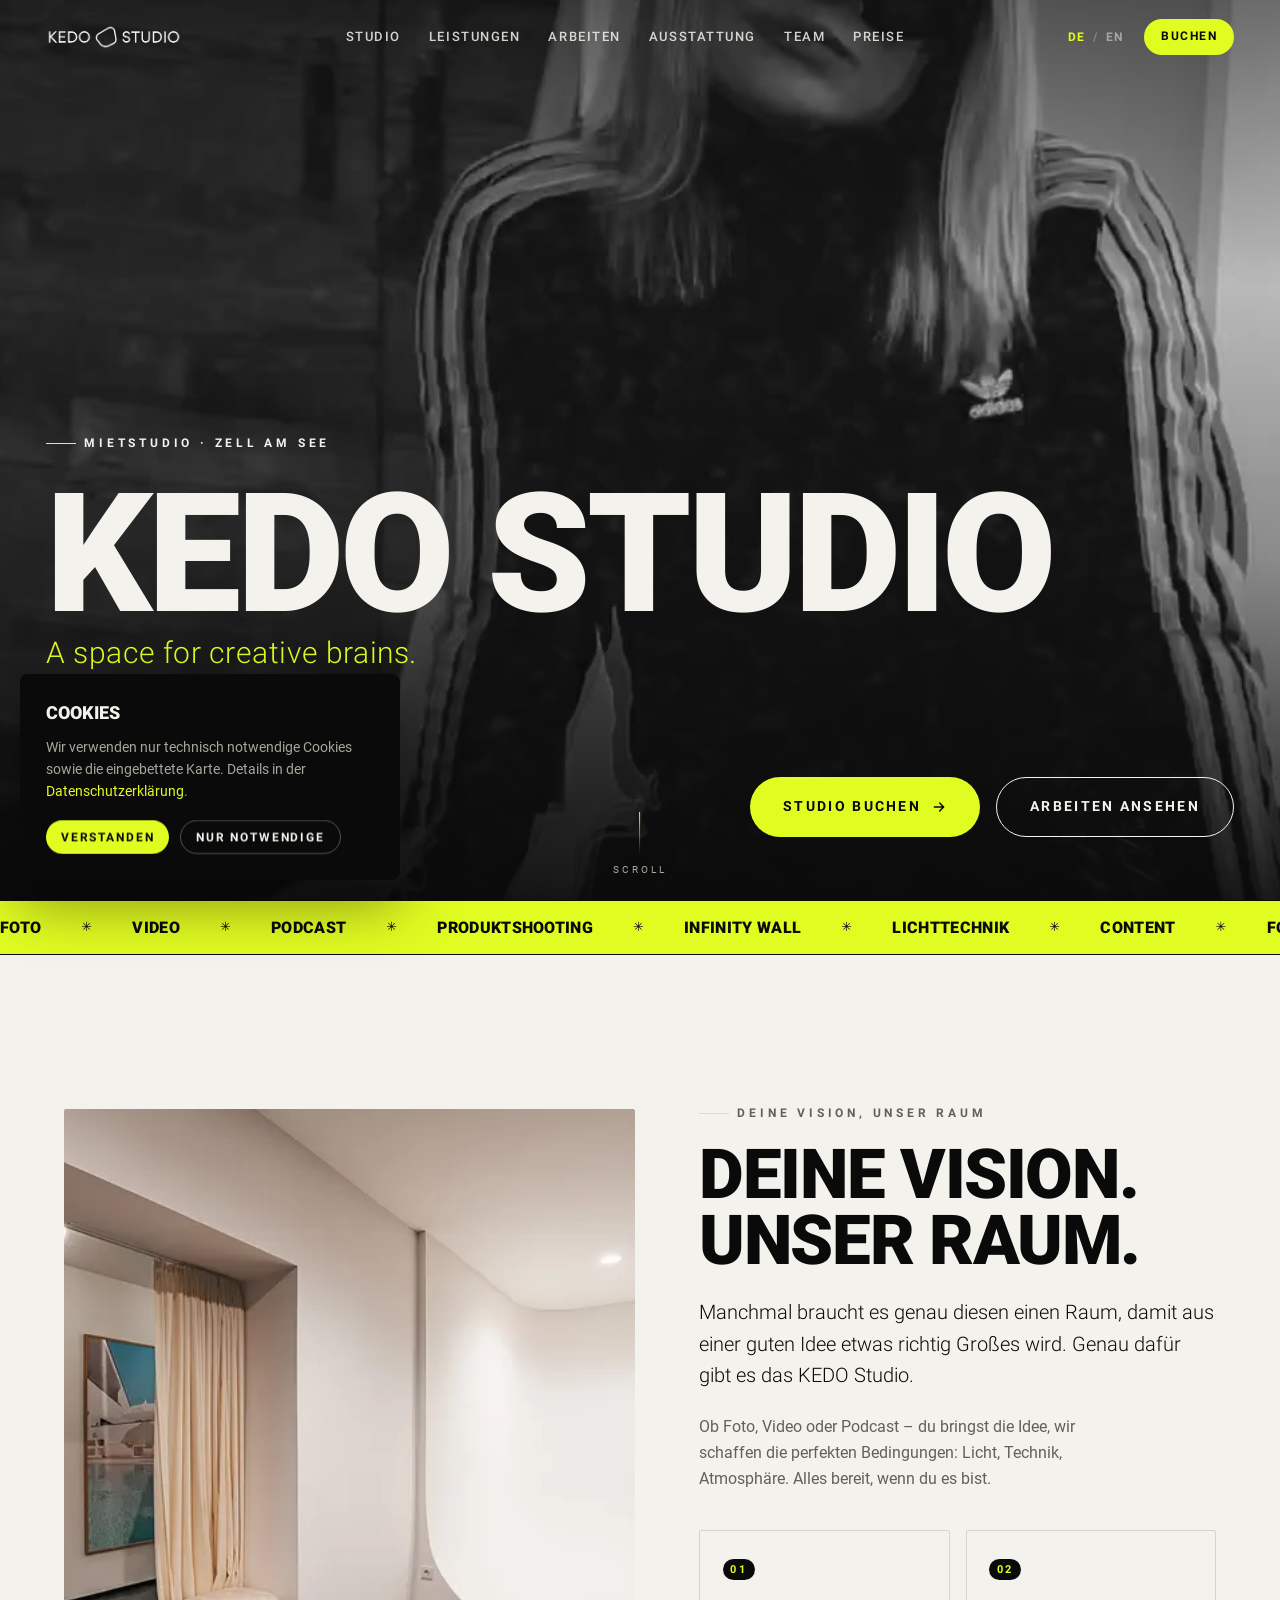
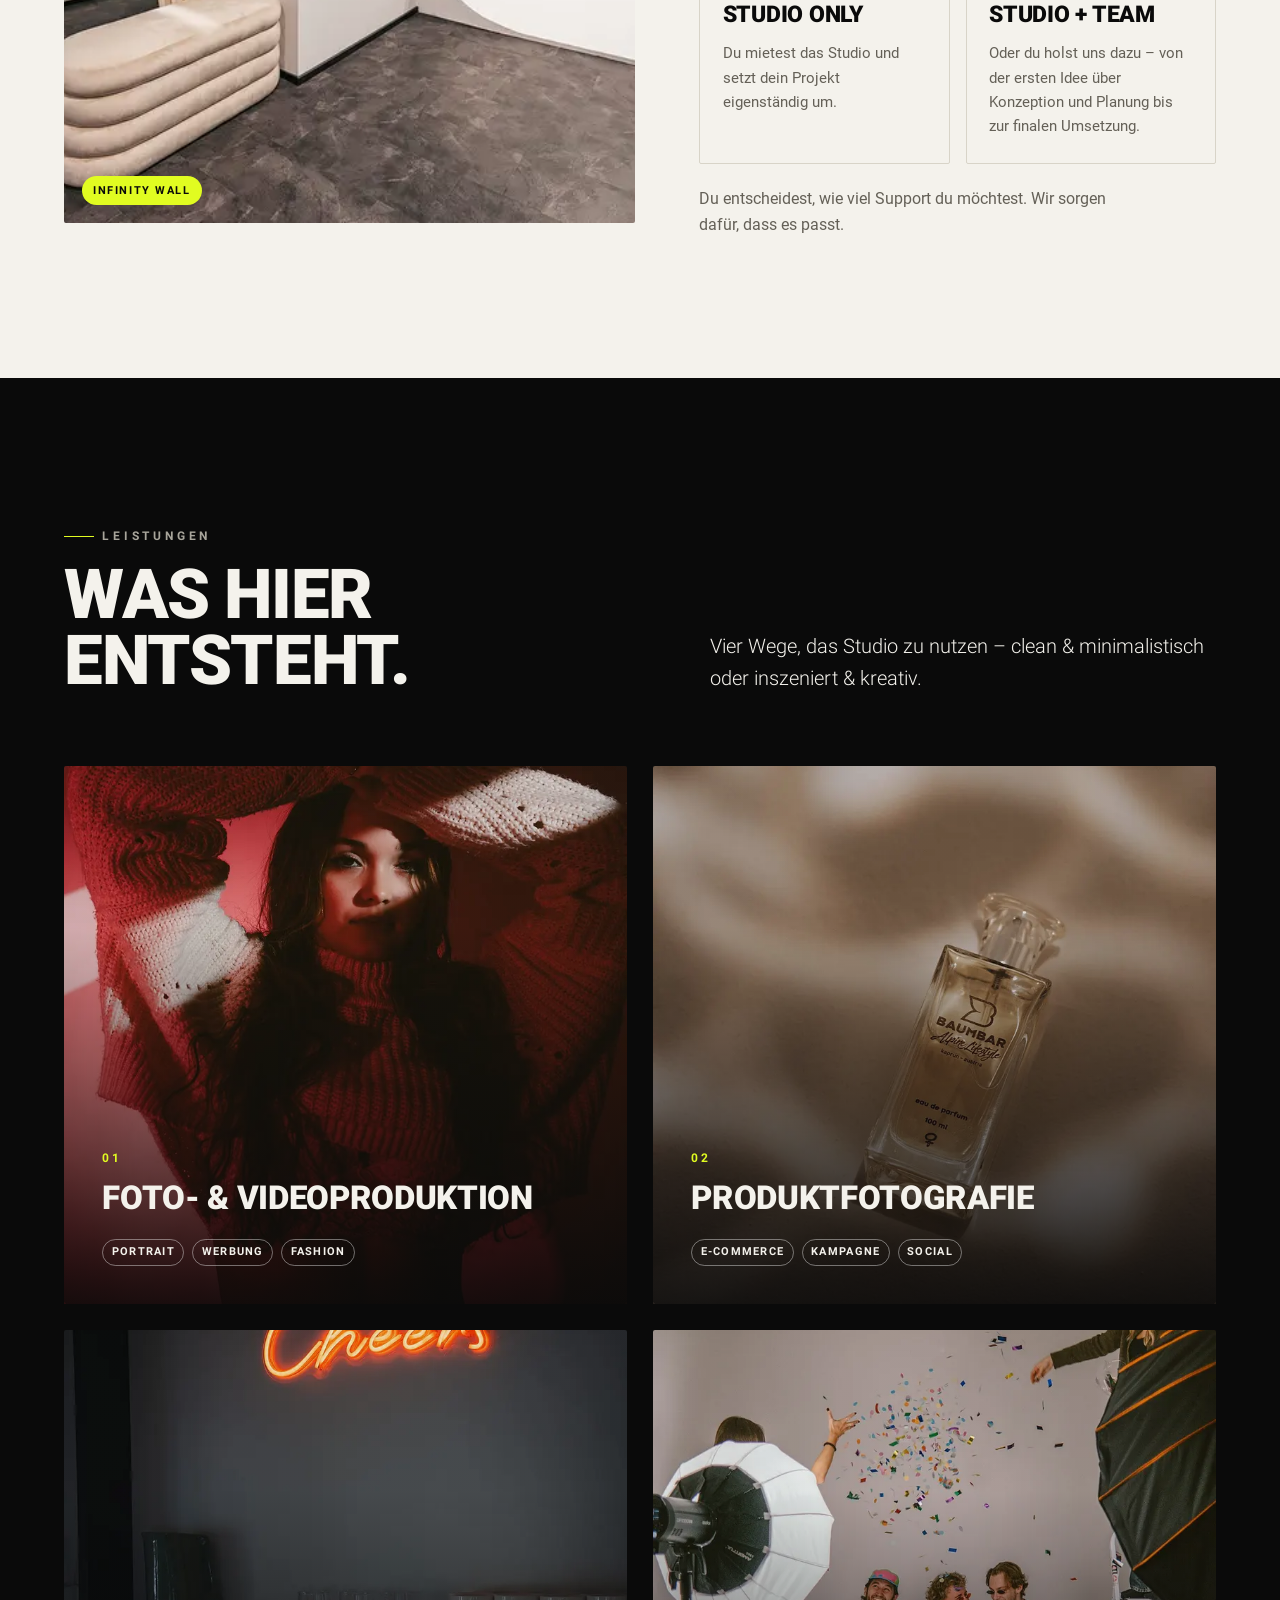
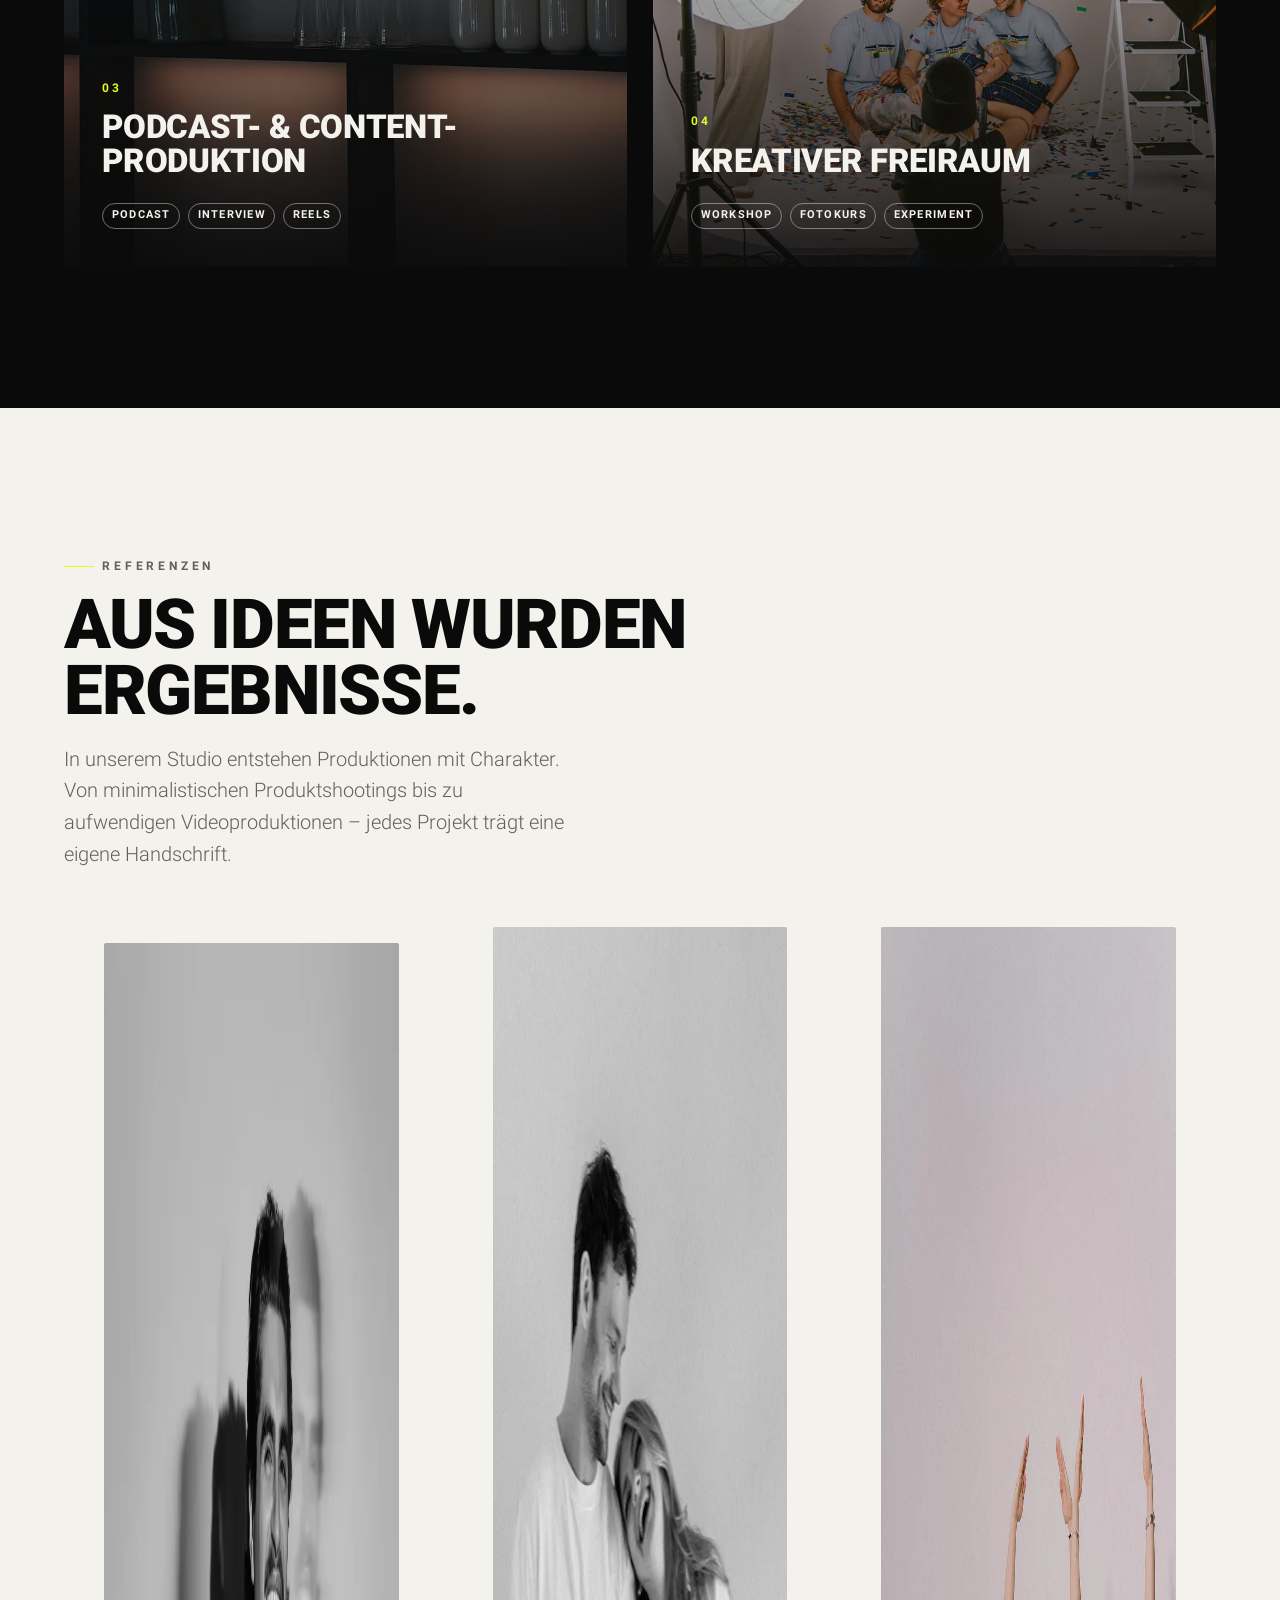
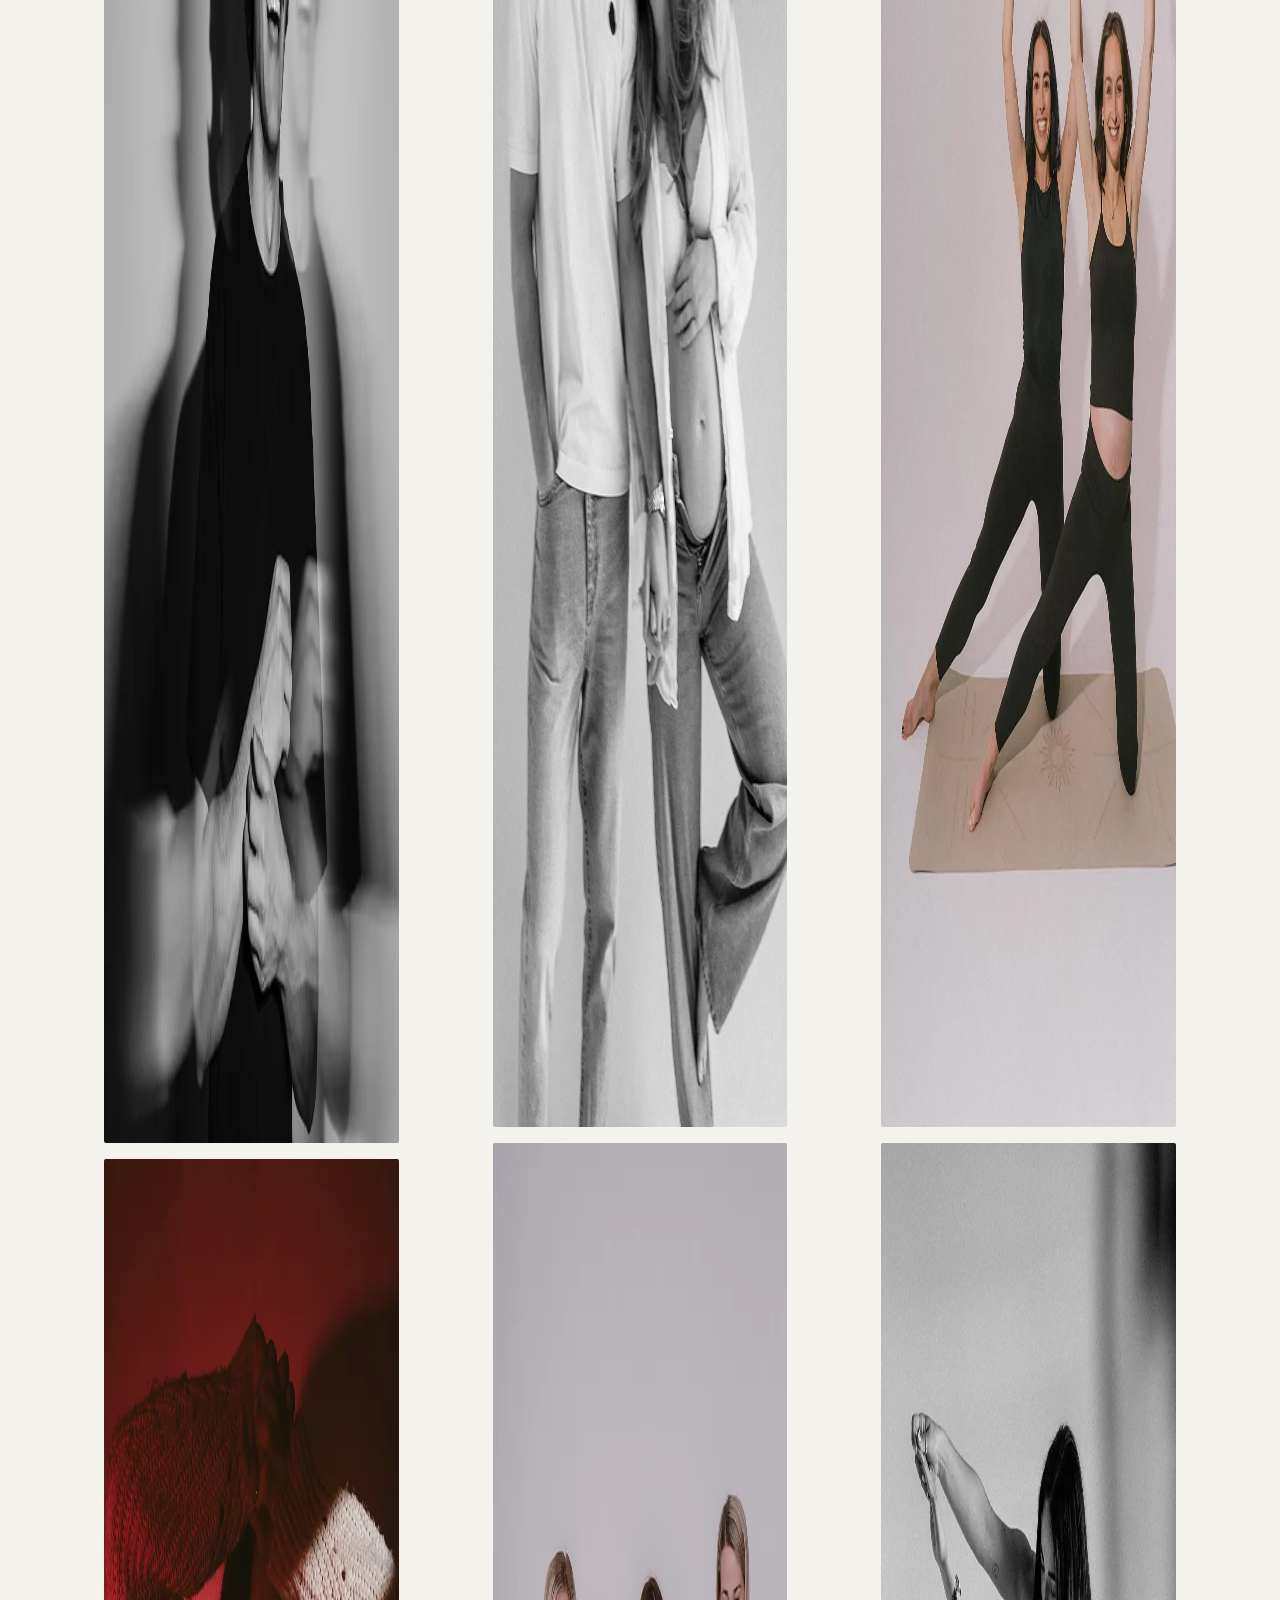
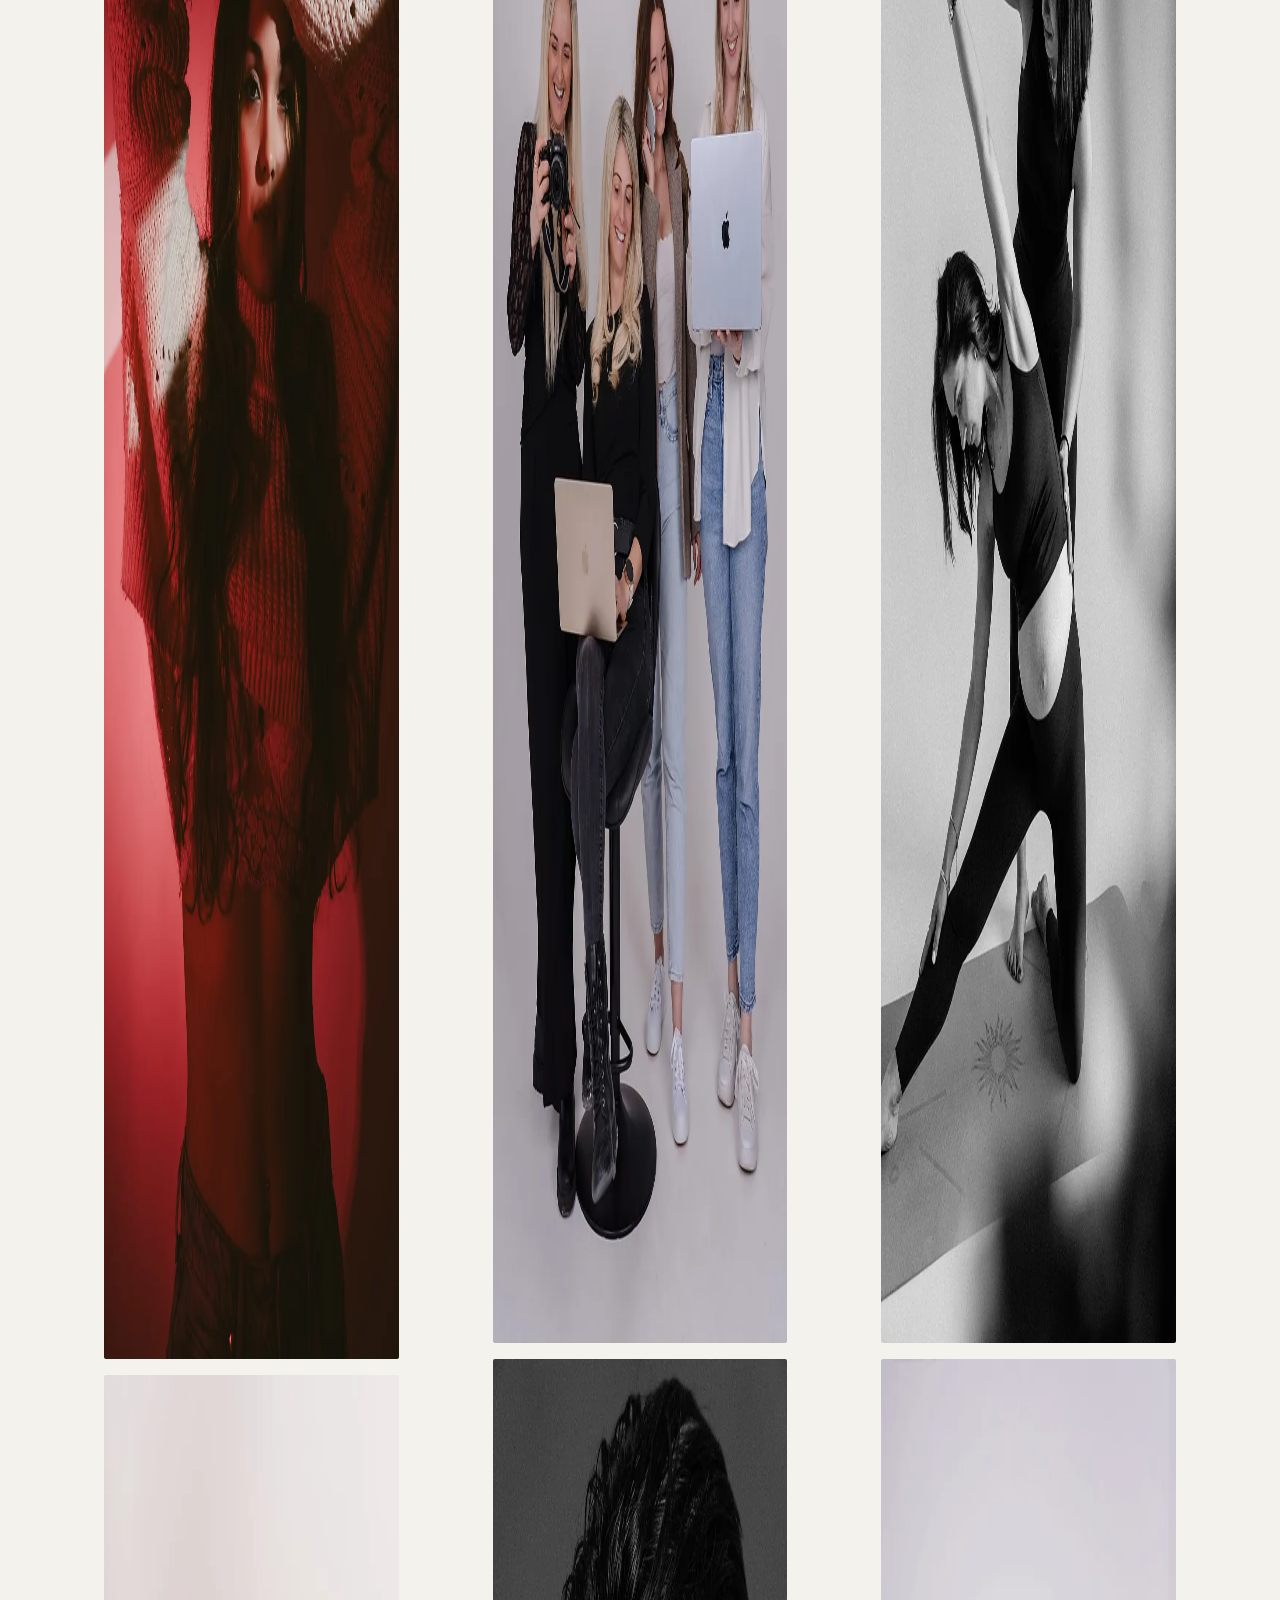
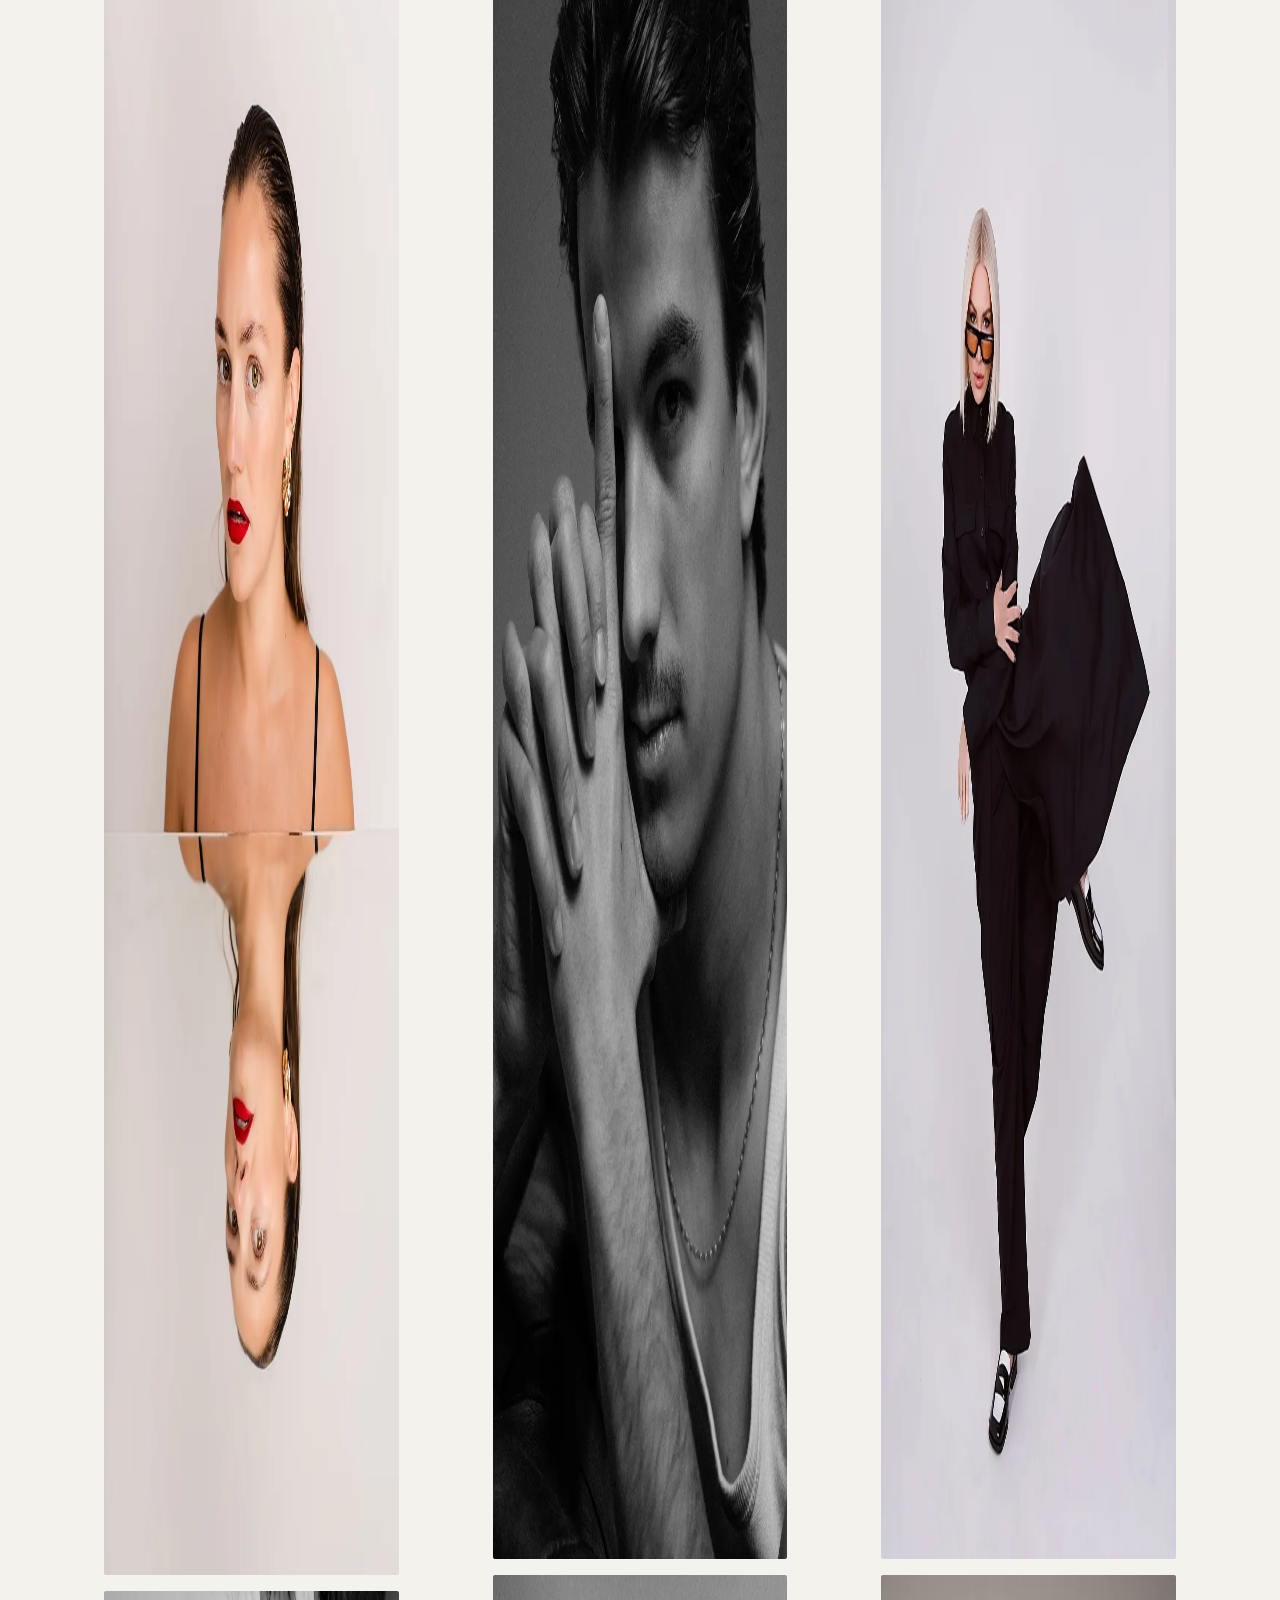
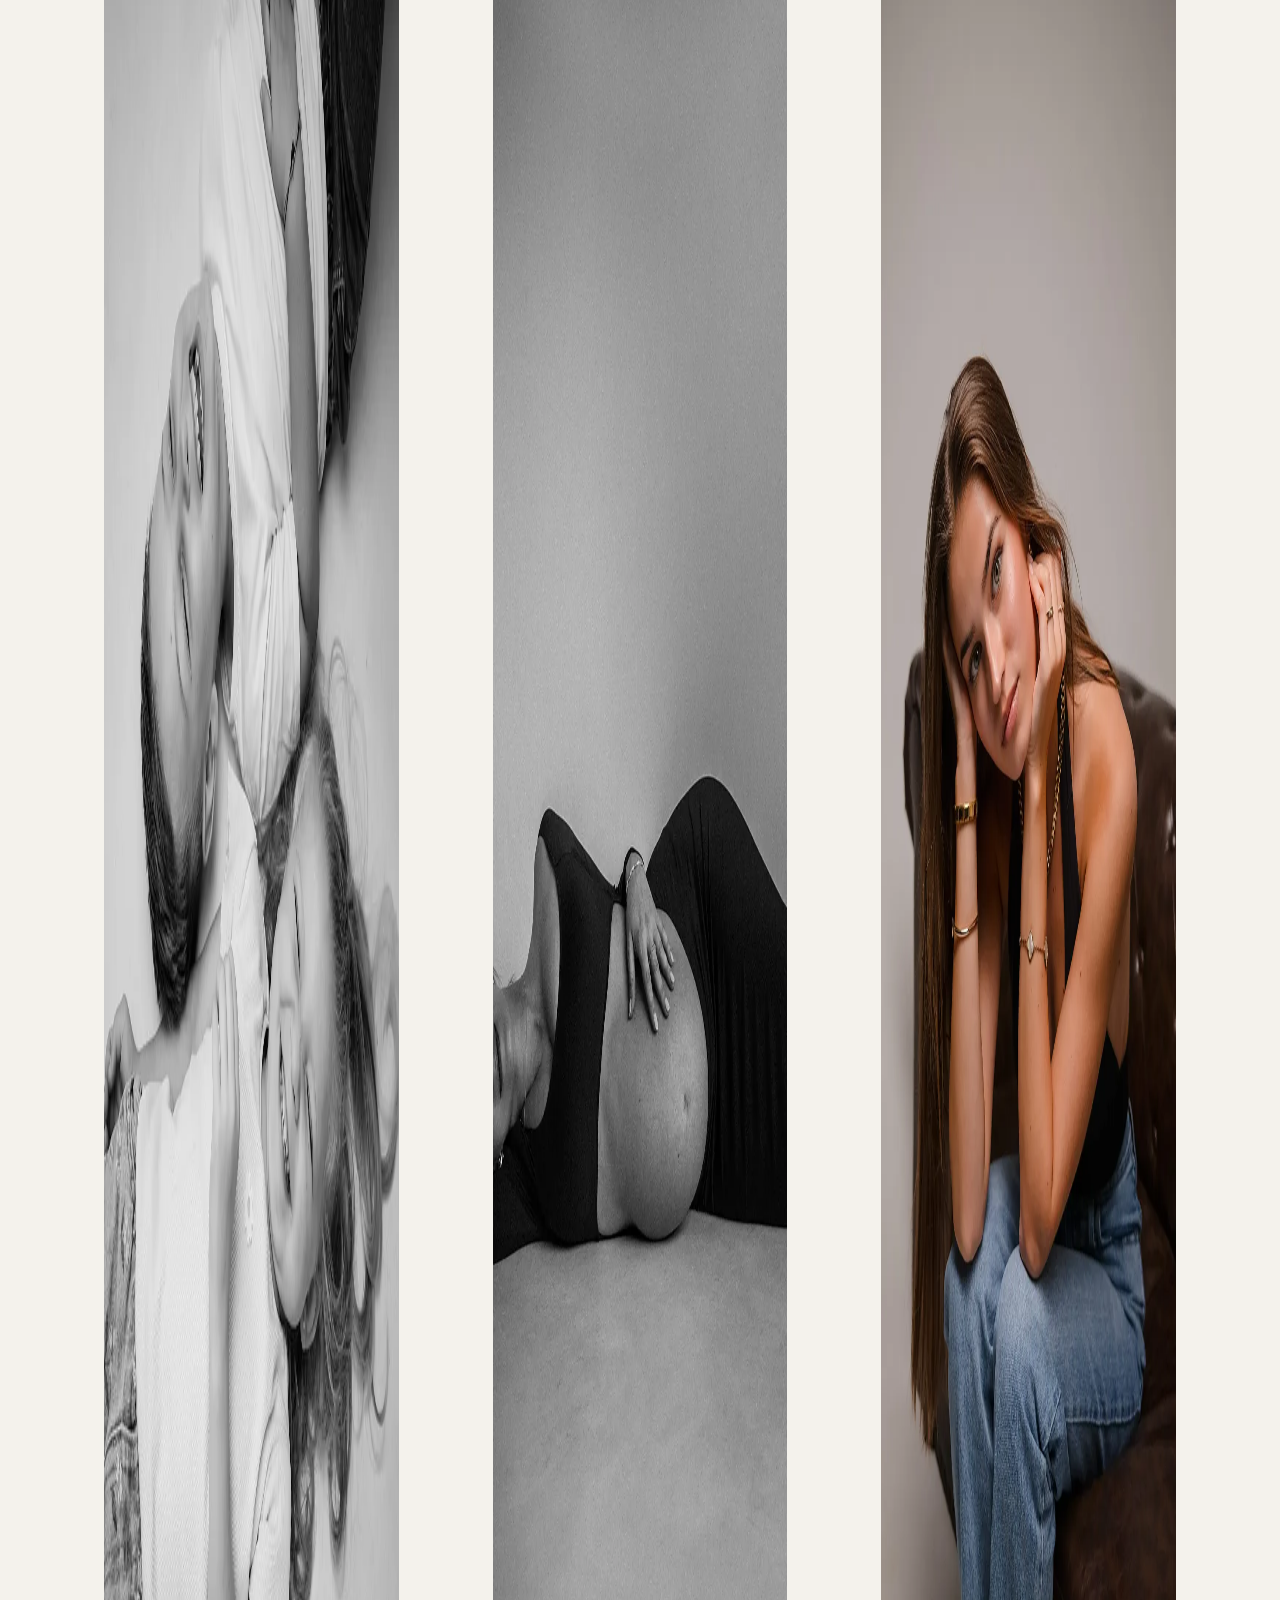
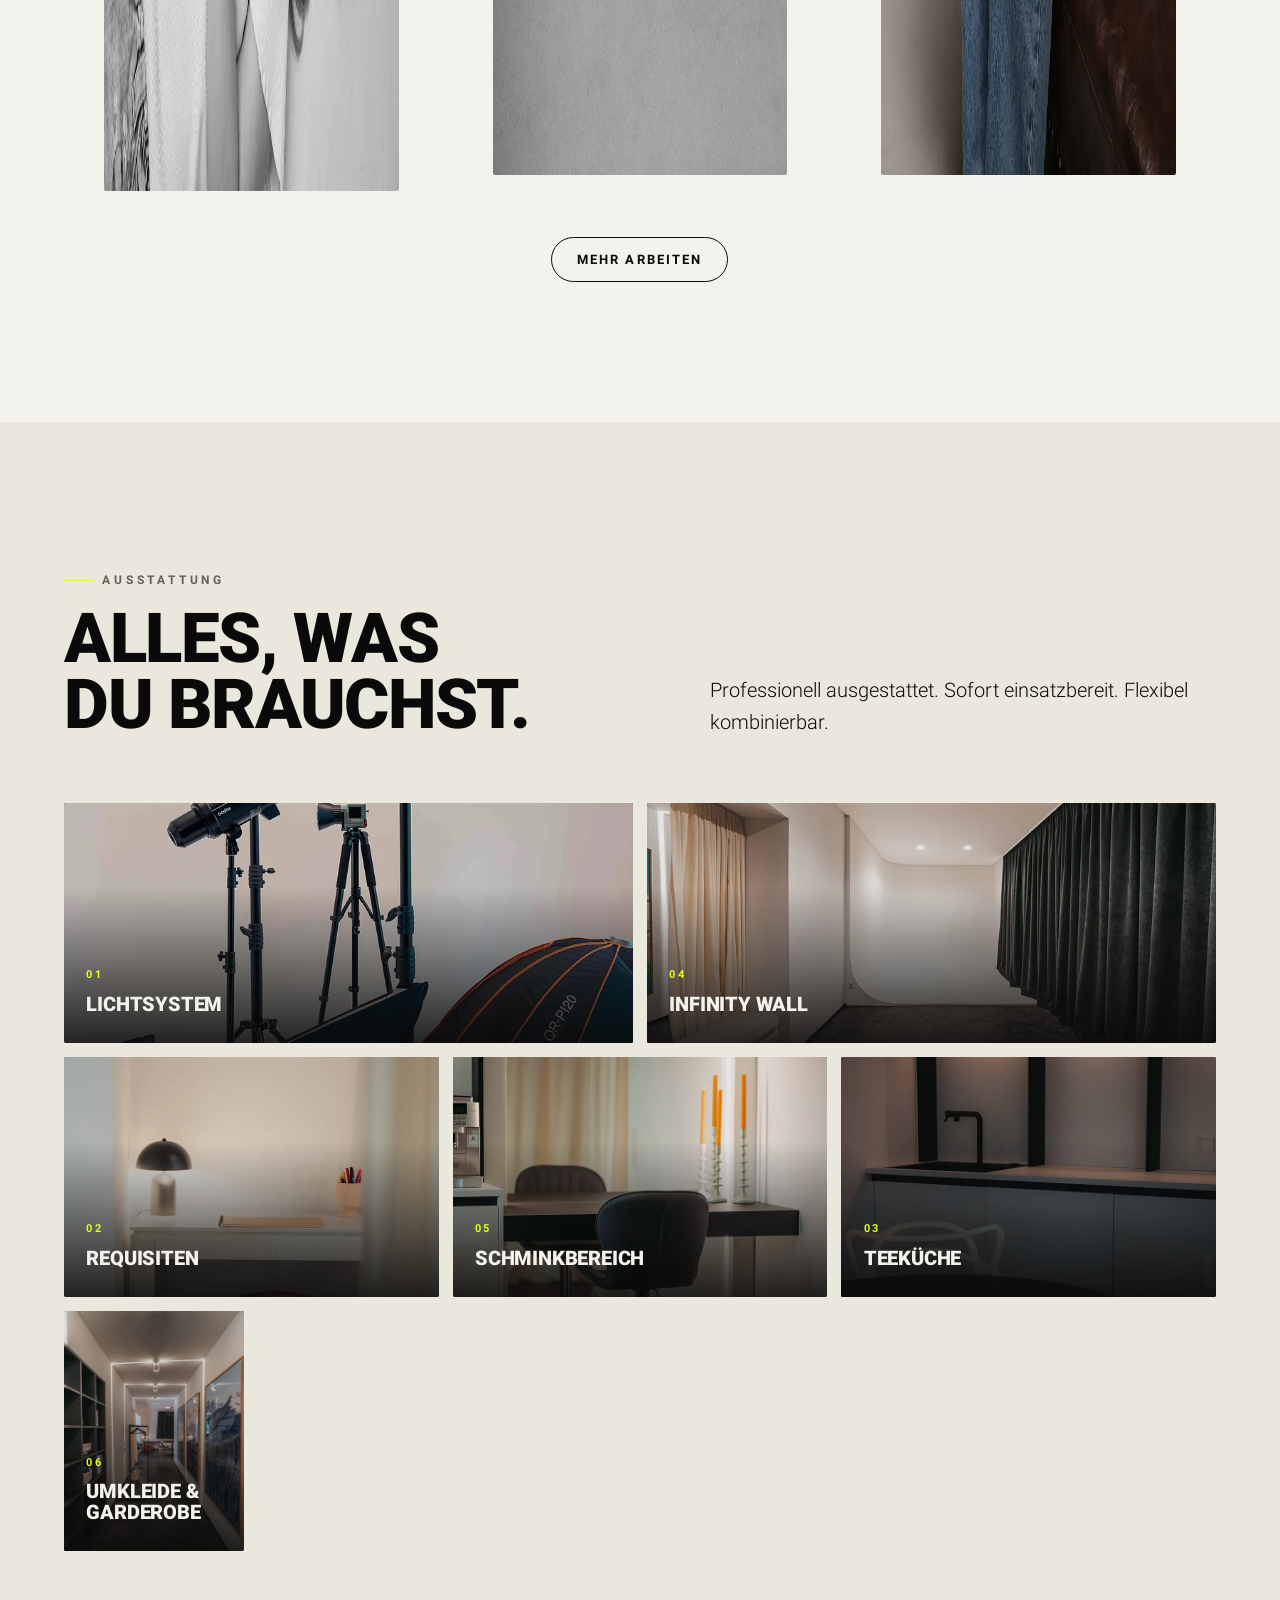
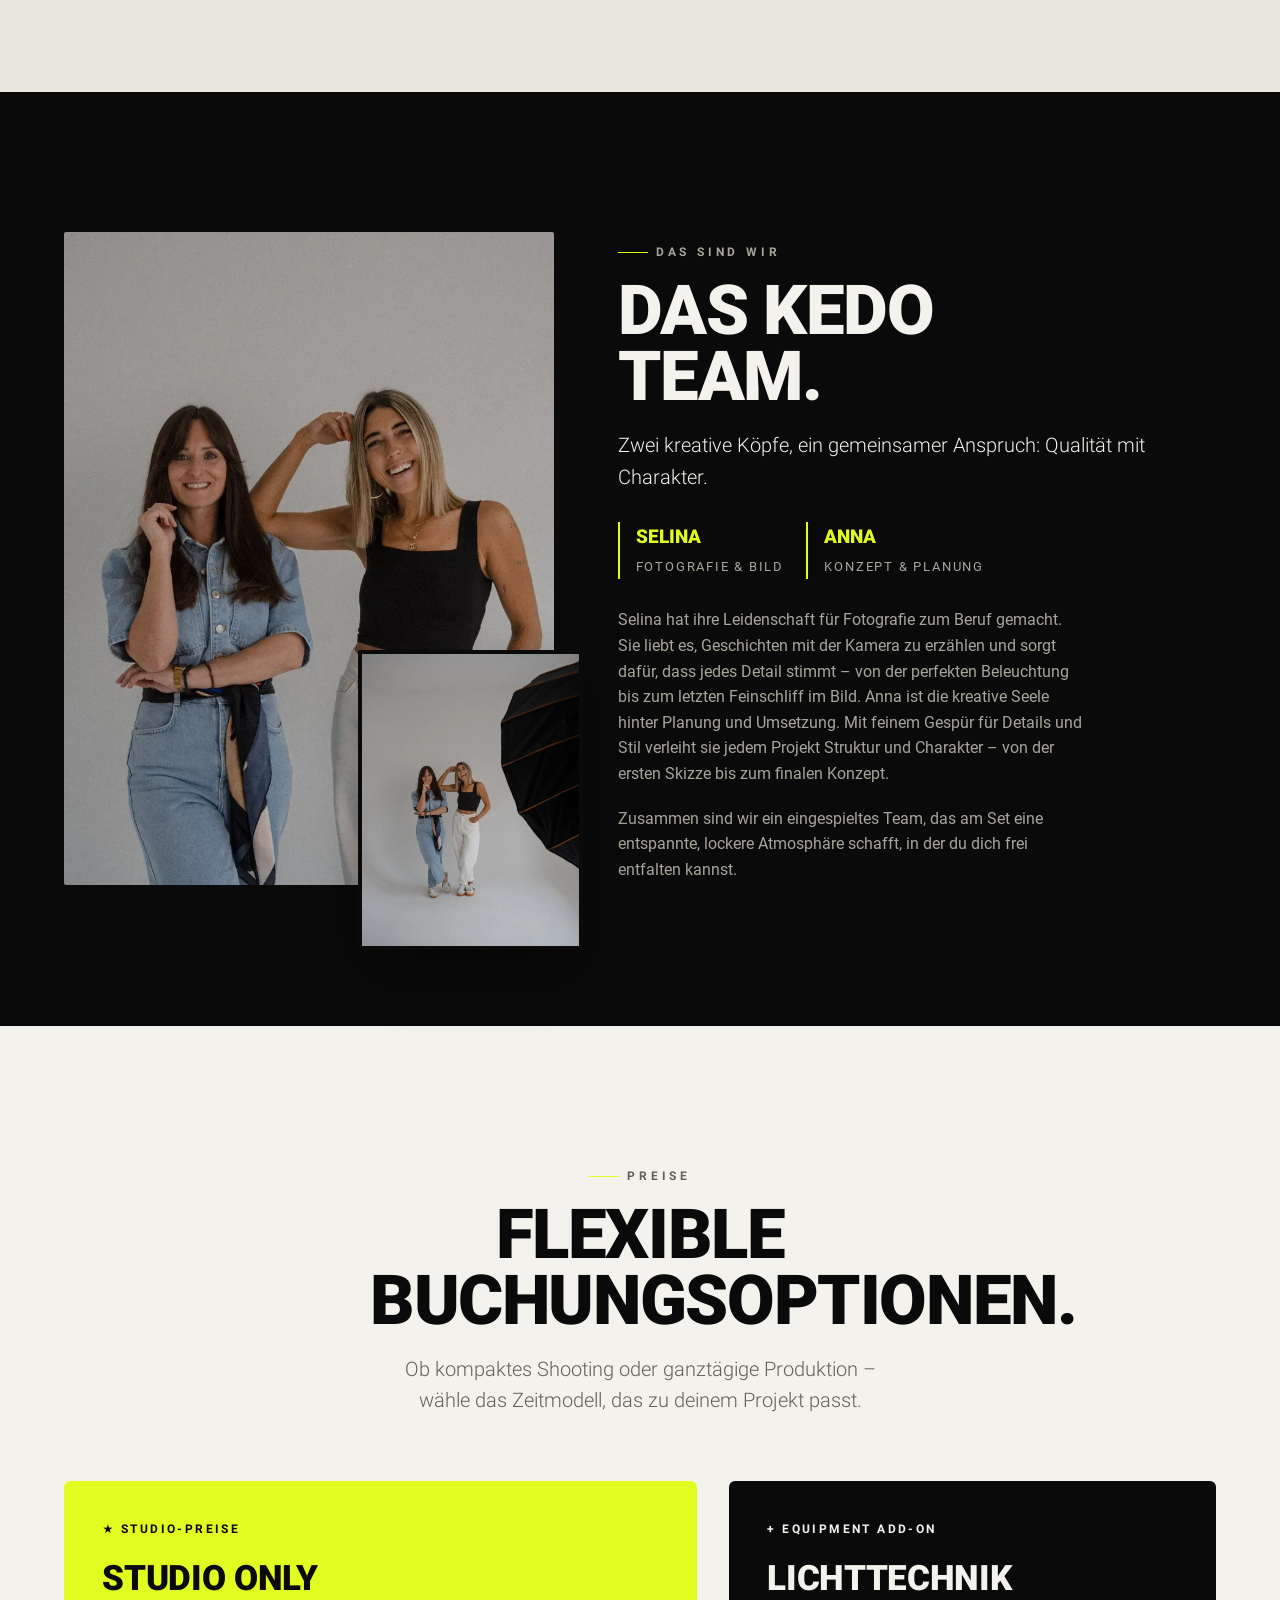
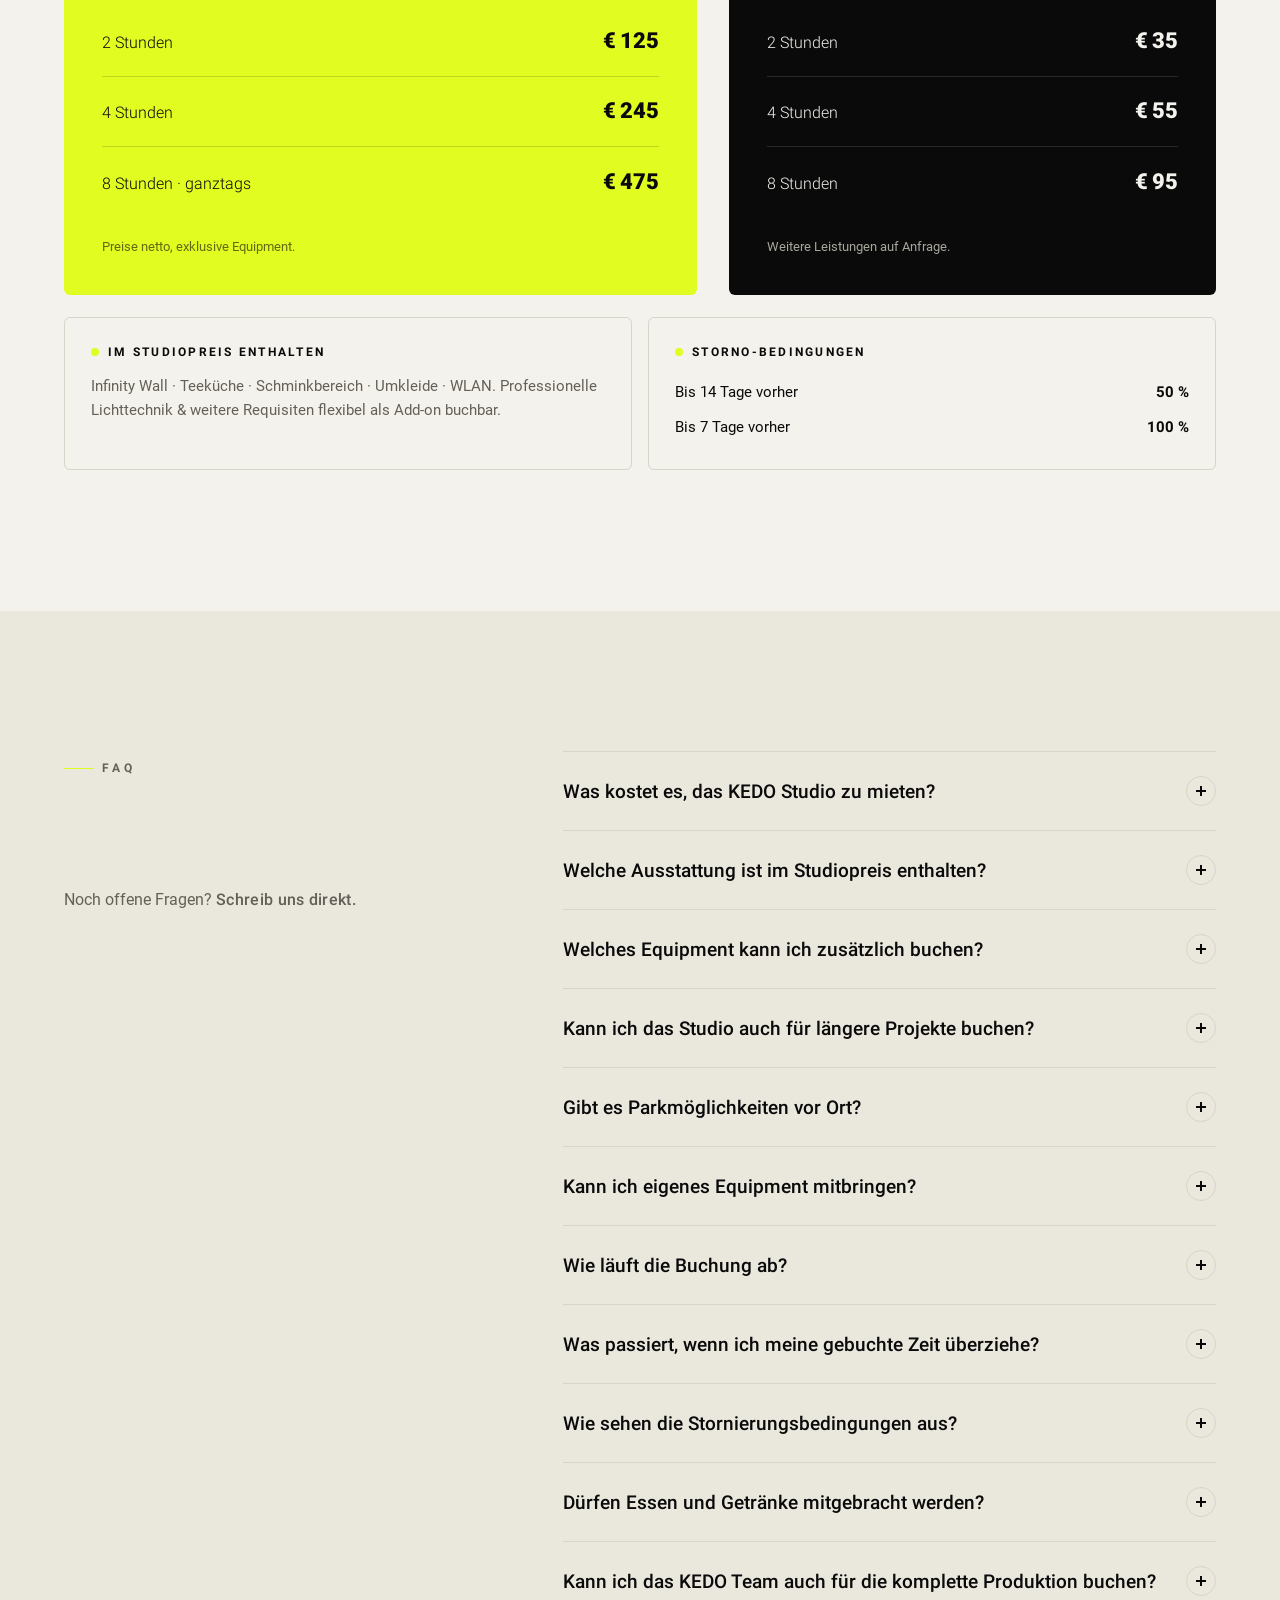
==== commit d665a460: "Init repo" ====
--- a/index.html
+++ b/index.html
@@ -33,9 +33,17 @@
 <meta name="ICBM" content="47.3229, 12.7942">
 <link rel="icon" type="image/png" href="assets/img/favicon.png">
 <link rel="apple-touch-icon" href="assets/img/apple-touch-icon.png">
+<link rel="manifest" href="site.webmanifest">
 <link rel="preload" href="assets/fonts/Roboto-Black.woff2" as="font" type="font/woff2" crossorigin>
+<link rel="preload" href="assets/fonts/Roboto-Light.woff2" as="font" type="font/woff2" crossorigin>
+<link rel="preload" href="assets/fonts/Roboto-Medium.woff2" as="font" type="font/woff2" crossorigin>
 <link rel="preload" href="assets/video/hero-poster.jpg" as="image" fetchpriority="high">
+<link rel="dns-prefetch" href="https://formspree.io">
+<link rel="dns-prefetch" href="https://plausible.io">
 <link rel="stylesheet" href="css/styles.css">
+<!-- Plausible Analytics (cookiefrei, DSGVO-konform) -->
+<script defer data-domain="kedostudio.com" src="https://plausible.io/js/script.js"></script>
+<script>window.plausible=window.plausible||function(){(window.plausible.q=window.plausible.q||[]).push(arguments)}</script>
 <script type="application/ld+json">
 {
   "@context":"https://schema.org",
@@ -132,6 +140,7 @@
   <div class="m-foot"><a href="en/">English</a><span>·</span><a href="https://www.instagram.com/kedo.studio/" target="_blank" rel="noopener">Instagram</a></div>
 </div>
 
+<main id="content">
 <!-- ===================== HERO ===================== -->
 <section class="hero" id="hero">
   <div class="hero__media">
@@ -174,7 +183,7 @@
   <div class="wrap">
     <div class="vision">
       <div class="vision__media reveal">
-        <img src="assets/img/studio-07.jpg" alt="Infinity Wall im KEDO Studio Zell am See" loading="lazy" decoding="async">
+        <img src="assets/img/studio-07.webp" srcset="assets/img/studio-07-800.webp 800w, assets/img/studio-07.webp 1800w" sizes="(max-width:760px) 100vw, 50vw" width="1800" height="1200" alt="Infinity Wall im KEDO Studio Zell am See" loading="lazy" decoding="async">
         <span class="badge">Infinity Wall</span>
       </div>
       <div class="vision__body">
@@ -212,7 +221,7 @@
     </div>
     <div class="svc-grid">
       <article class="svc reveal">
-        <img src="assets/img/work-02.jpg" alt="Fotoshooting im KEDO Studio" loading="lazy" decoding="async">
+        <img src="assets/img/work-02.webp" srcset="assets/img/work-02-800.webp 800w, assets/img/work-02.webp 1200w" sizes="(max-width:760px) 100vw, 50vw" width="1200" height="1800" alt="Fotoshooting im KEDO Studio" loading="lazy" decoding="async">
         <div class="svc__body">
           <span class="svc__num">01</span>
           <h3>Foto- &amp; Videoproduktion</h3>
@@ -221,7 +230,7 @@
         </div>
       </article>
       <article class="svc reveal" data-d="1">
-        <img src="assets/img/work-16.jpg" alt="Produktfotografie im KEDO Studio" loading="lazy" decoding="async">
+        <img src="assets/img/work-16.webp" srcset="assets/img/work-16-800.webp 800w, assets/img/work-16.webp 1200w" sizes="(max-width:760px) 100vw, 50vw" width="1200" height="1800" alt="Produktfotografie im KEDO Studio" loading="lazy" decoding="async">
         <div class="svc__body">
           <span class="svc__num">02</span>
           <h3>Produktfotografie</h3>
@@ -230,7 +239,7 @@
         </div>
       </article>
       <article class="svc reveal" data-d="2">
-        <img src="assets/img/studio-01.jpg" alt="Content- und Podcast-Bereich im KEDO Studio" loading="lazy" decoding="async">
+        <img src="assets/img/studio-01.webp" srcset="assets/img/studio-01-800.webp 800w, assets/img/studio-01.webp 1200w" sizes="(max-width:760px) 100vw, 50vw" width="1200" height="1800" alt="Content- und Podcast-Bereich im KEDO Studio" loading="lazy" decoding="async">
         <div class="svc__body">
           <span class="svc__num">03</span>
           <h3>Podcast- &amp; Content-Produktion</h3>
@@ -239,7 +248,7 @@
         </div>
       </article>
       <article class="svc reveal" data-d="3">
-        <img src="assets/img/work-13.jpg" alt="Kreativer Freiraum im KEDO Studio" loading="lazy" decoding="async">
+        <img src="assets/img/work-13.webp" srcset="assets/img/work-13-800.webp 800w, assets/img/work-13.webp 1200w" sizes="(max-width:760px) 100vw, 50vw" width="1200" height="1800" alt="Kreativer Freiraum im KEDO Studio" loading="lazy" decoding="async">
         <div class="svc__body">
           <span class="svc__num">04</span>
           <h3>Kreativer Freiraum</h3>
@@ -280,32 +289,32 @@
     </div>
     <div class="equip-grid">
       <article class="eq eq--wide reveal">
-        <img src="assets/img/equip-08.jpg" alt="Professionelle Lichttechnik im KEDO Studio" loading="lazy" decoding="async">
+        <img src="assets/img/equip-08.webp" srcset="assets/img/equip-08-800.webp 800w, assets/img/equip-08.webp 1200w" sizes="(max-width:760px) 100vw, 50vw" width="1200" height="1800" alt="Professionelle Lichttechnik im KEDO Studio" loading="lazy" decoding="async">
         <div class="eq__body"><span class="eq__num">01</span><h3>Lichtsystem</h3>
           <p>Softboxen, LED-Panels und Blitzanlagen für jede gewünschte Lichtstimmung. Präzise steuerbar – vom soften Portraitlicht bis zur kontrastreichen Inszenierung.</p></div>
       </article>
       <article class="eq eq--tall reveal" data-d="1">
-        <img src="assets/img/studio-08.jpg" alt="Infinity Wall im KEDO Studio" loading="lazy" decoding="async">
+        <img src="assets/img/studio-08.webp" srcset="assets/img/studio-08-800.webp 800w, assets/img/studio-08.webp 1800w" sizes="(max-width:760px) 100vw, 50vw" width="1800" height="1200" alt="Infinity Wall im KEDO Studio" loading="lazy" decoding="async">
         <div class="eq__body"><span class="eq__num">04</span><h3>Infinity Wall</h3>
           <p>Nahtloser Hintergrund für cleane, professionelle Ergebnisse. Ideal für Produktfotografie, Portraits und Werbeproduktionen ohne störende Kanten.</p></div>
       </article>
       <article class="eq eq--std reveal">
-        <img src="assets/img/studio-04.jpg" alt="Requisiten und Möbel im KEDO Studio" loading="lazy" decoding="async">
+        <img src="assets/img/studio-04.webp" srcset="assets/img/studio-04-800.webp 800w, assets/img/studio-04.webp 1200w" sizes="(max-width:760px) 100vw, 50vw" width="1200" height="1800" alt="Requisiten und Möbel im KEDO Studio" loading="lazy" decoding="async">
         <div class="eq__body"><span class="eq__num">02</span><h3>Requisiten</h3>
           <p>Eine Auswahl an Möbeln und Dekoelementen zur freien Nutzung. Passe dein Setting individuell an dein Konzept an.</p></div>
       </article>
       <article class="eq eq--std reveal" data-d="1">
-        <img src="assets/img/studio-03.jpg" alt="Schminkbereich im KEDO Studio" loading="lazy" decoding="async">
+        <img src="assets/img/studio-03.webp" srcset="assets/img/studio-03-800.webp 800w, assets/img/studio-03.webp 1200w" sizes="(max-width:760px) 100vw, 50vw" width="1200" height="1800" alt="Schminkbereich im KEDO Studio" loading="lazy" decoding="async">
         <div class="eq__body"><span class="eq__num">05</span><h3>Schminkbereich</h3>
           <p>Professioneller Make-up-Platz mit optimaler Beleuchtung. Perfekt für Styling, Vorbereitung und letzte Touch-ups.</p></div>
       </article>
       <article class="eq eq--std reveal" data-d="2">
-        <img src="assets/img/studio-09.jpg" alt="Teeküche im KEDO Studio" loading="lazy" decoding="async">
+        <img src="assets/img/studio-09.webp" srcset="assets/img/studio-09-800.webp 800w, assets/img/studio-09.webp 1200w" sizes="(max-width:760px) 100vw, 50vw" width="1200" height="1800" alt="Teeküche im KEDO Studio" loading="lazy" decoding="async">
         <div class="eq__body"><span class="eq__num">03</span><h3>Teeküche</h3>
           <p>Sitzgelegenheiten für entspannte Pausen, ein Kühlschrank für deine Speisen und Getränke. Kaffee und Wasser jederzeit gratis.</p></div>
       </article>
       <article class="eq eq--full reveal">
-        <img src="assets/img/studio-02.jpg" alt="Umkleide und Garderobe im KEDO Studio" loading="lazy" decoding="async">
+        <img src="assets/img/studio-02.webp" srcset="assets/img/studio-02-800.webp 800w, assets/img/studio-02.webp 1200w" sizes="(max-width:760px) 100vw, 50vw" width="1200" height="1800" alt="Umkleide und Garderobe im KEDO Studio" loading="lazy" decoding="async">
         <div class="eq__body"><span class="eq__num">06</span><h3>Umkleide &amp; Garderobe</h3>
           <p>Praktische Garderobe für schnelle Outfitwechsel. Sanitäre Anlagen selbstverständlich vorhanden – damit am Set alles reibungslos läuft.</p></div>
       </article>
@@ -318,8 +327,8 @@
   <div class="wrap">
     <div class="team">
       <div class="team__media reveal">
-        <div class="ph"><img src="assets/img/team-01.jpg" alt="Anna und Selina – das KEDO Team" loading="lazy" decoding="async"></div>
-        <div class="ph b"><img src="assets/img/team-02.jpg" alt="Anna und Selina am Set" loading="lazy" decoding="async"></div>
+        <div class="ph"><img src="assets/img/team-01.webp" srcset="assets/img/team-01-800.webp 800w, assets/img/team-01.webp 1000w" sizes="(max-width:760px) 100vw, 50vw" width="1000" height="1500" alt="Anna und Selina – das KEDO Team" loading="lazy" decoding="async"></div>
+        <div class="ph b"><img src="assets/img/team-02.webp" srcset="assets/img/team-02-800.webp 800w, assets/img/team-02.webp 1000w" sizes="(max-width:760px) 100vw, 50vw" width="1000" height="1500" alt="Anna und Selina am Set" loading="lazy" decoding="async"></div>
       </div>
       <div class="team__body">
         <span class="eyebrow reveal">Das sind wir</span>
@@ -504,6 +513,7 @@
   </div>
 </section>
 
+</main>
 <!-- ===================== FOOTER ===================== -->
 <footer class="footer">
   <div class="wrap">
--- a/css/styles.css
+++ b/css/styles.css
@@ -19,7 +19,7 @@
   --paper-2:#eae7dd;      /* warm gray, alt sections */
   --line:#d8d4c8;
   --accent:#e1fc21;       /* acid yellow-green */
-  --muted:#6f6c63;
+  --muted:#646057;
   --muted-on-dark:#a8a59b;
   --white:#ffffff;
 
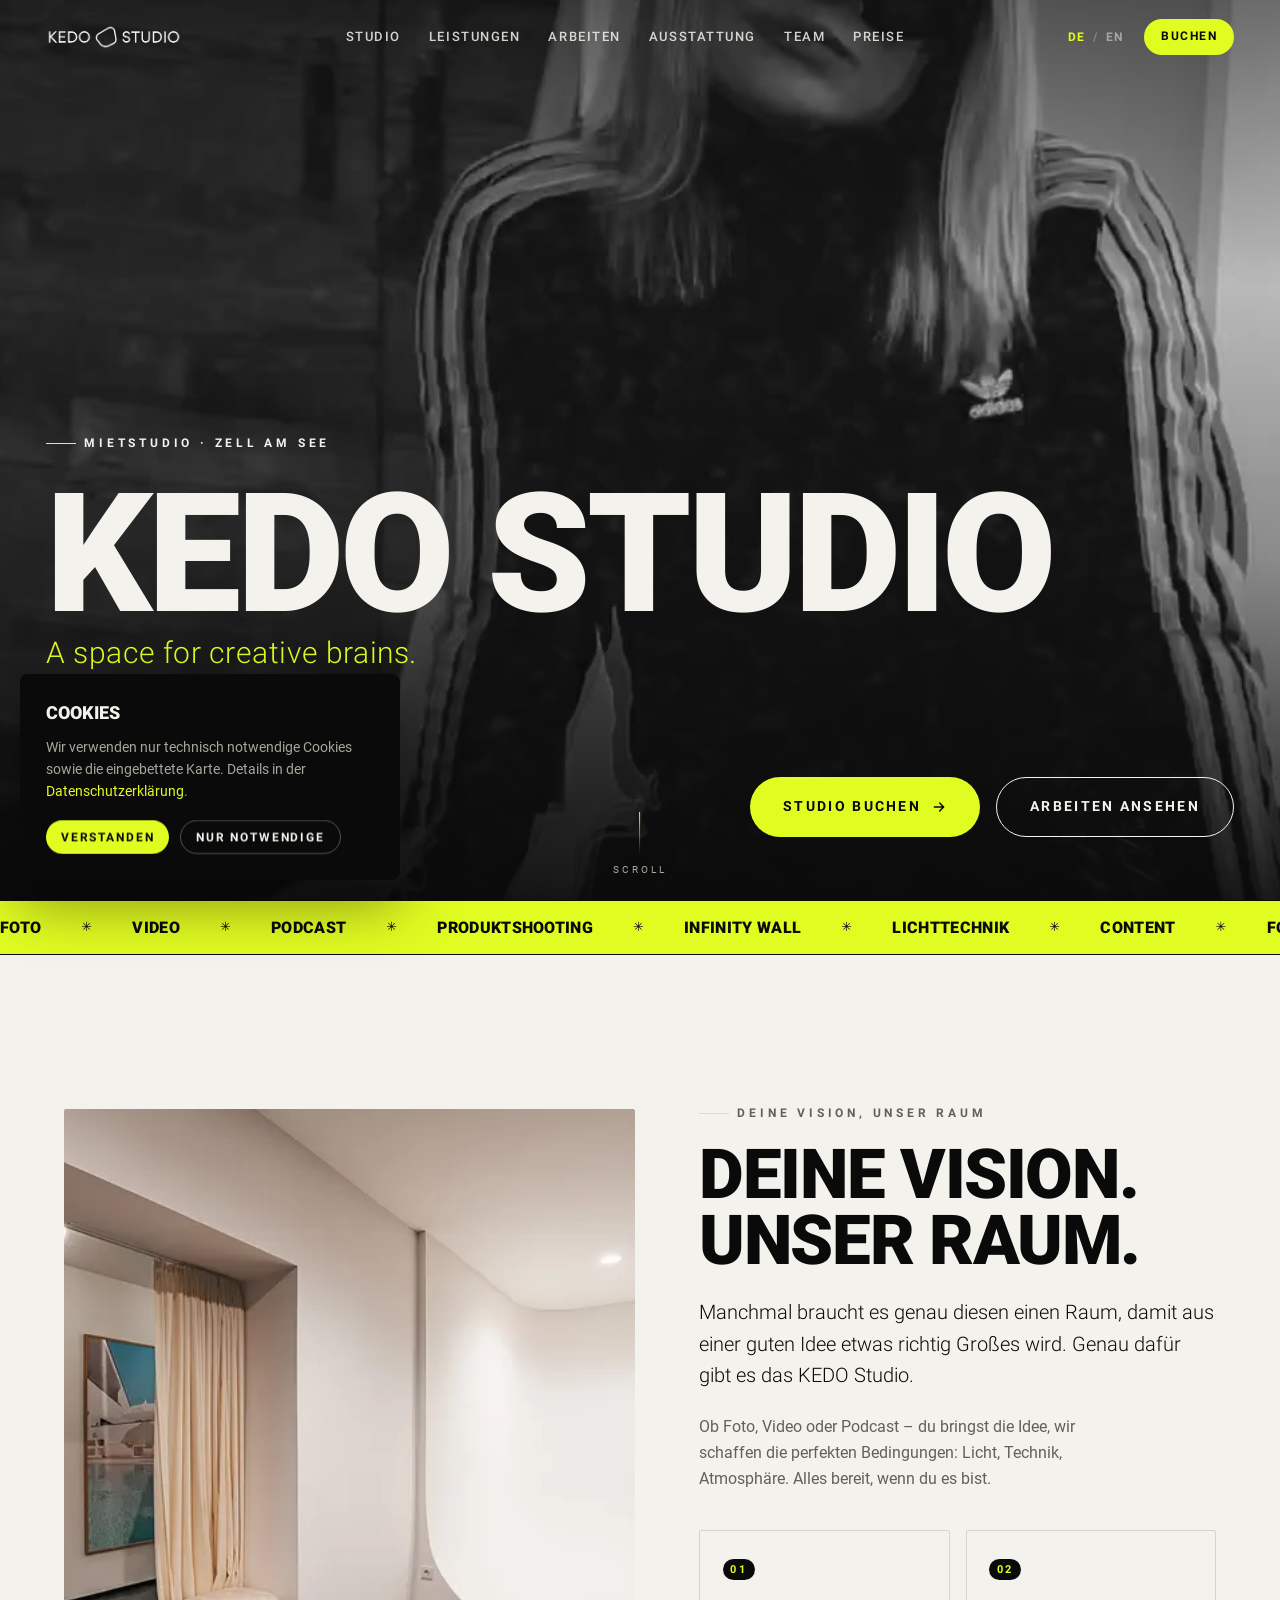
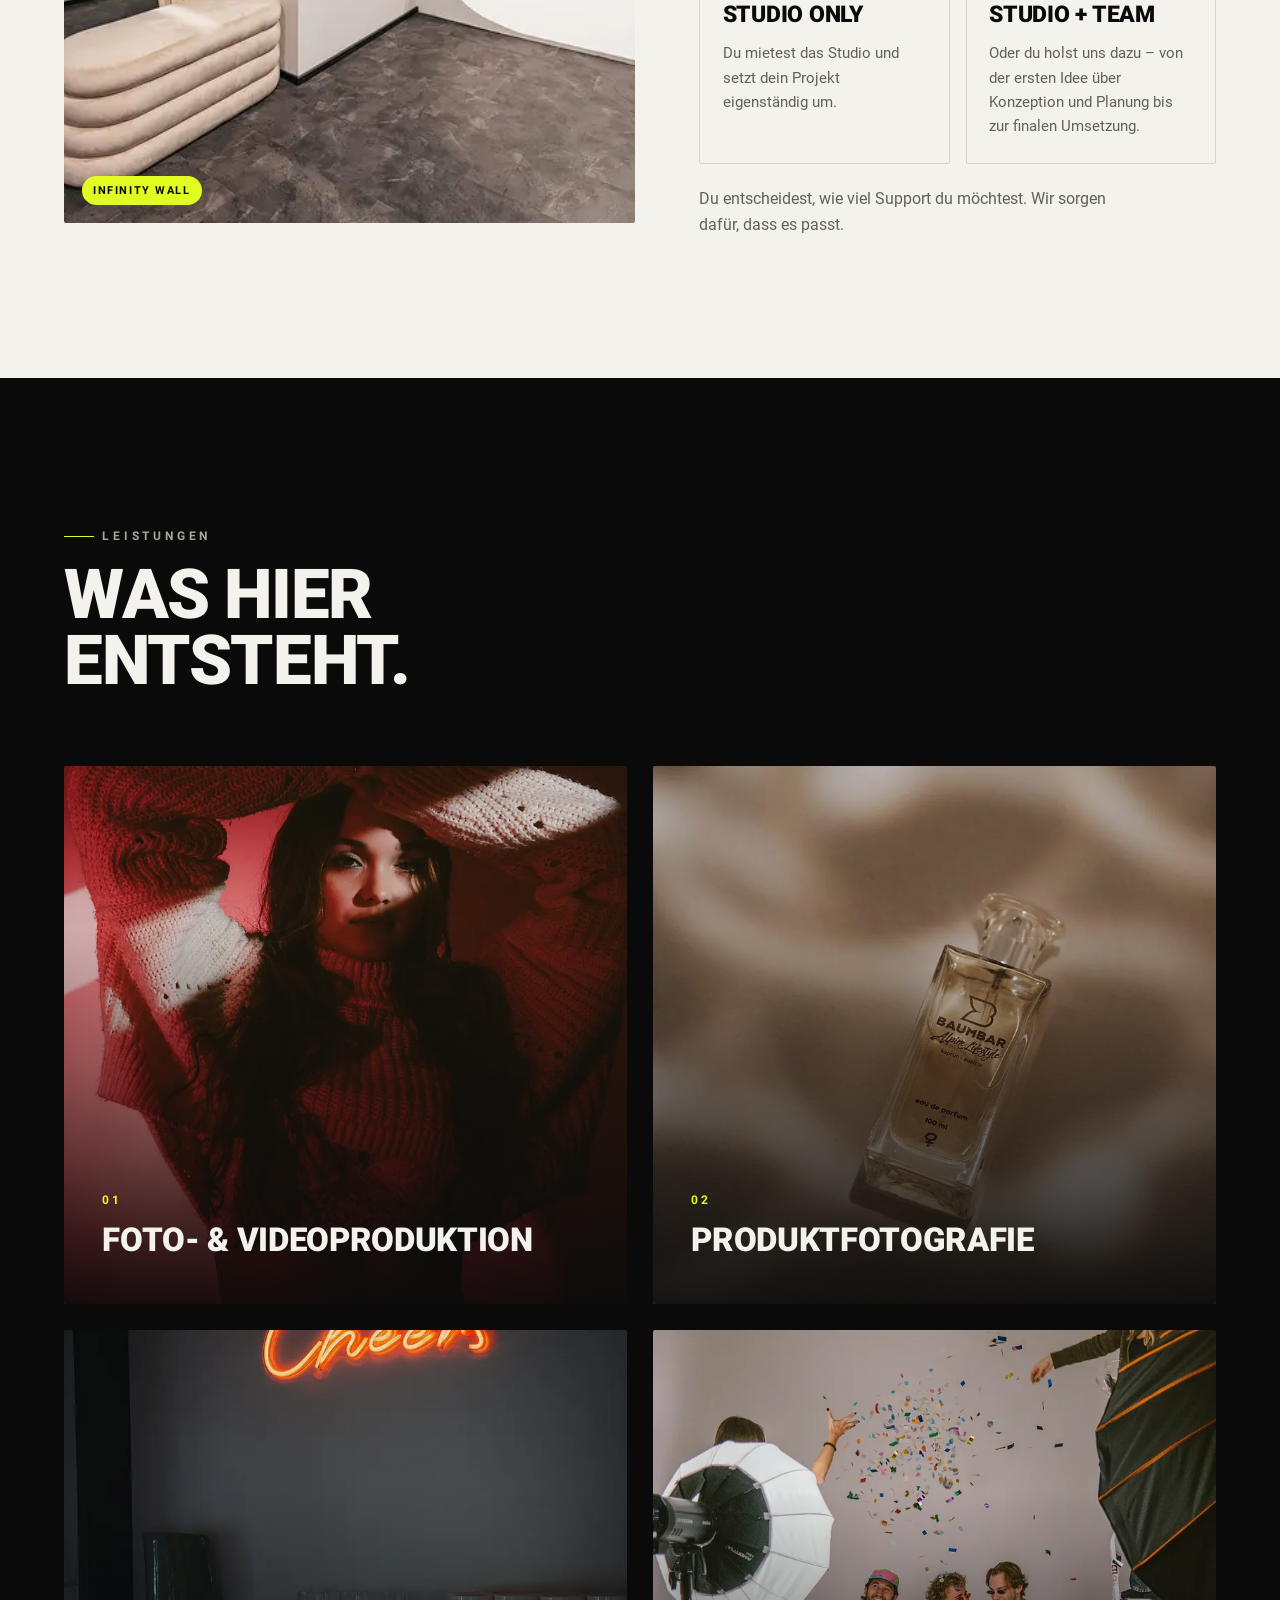
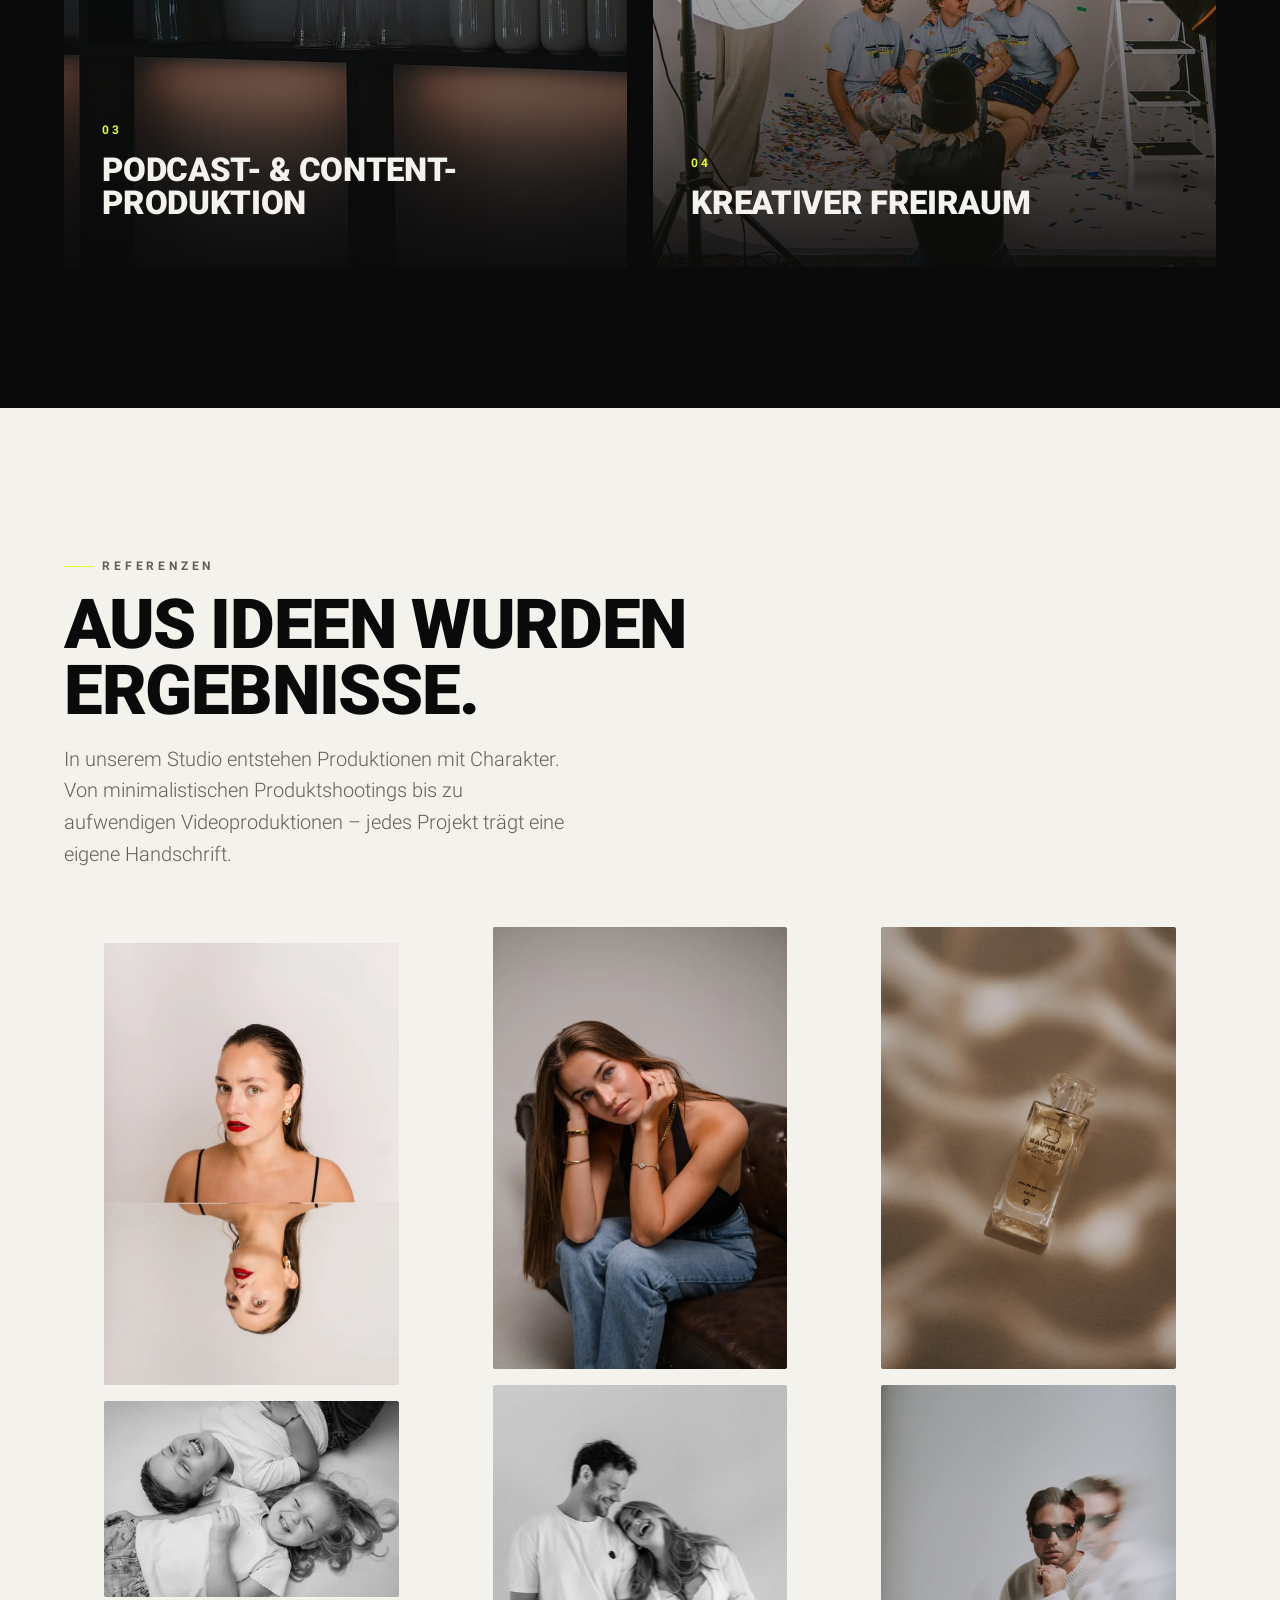
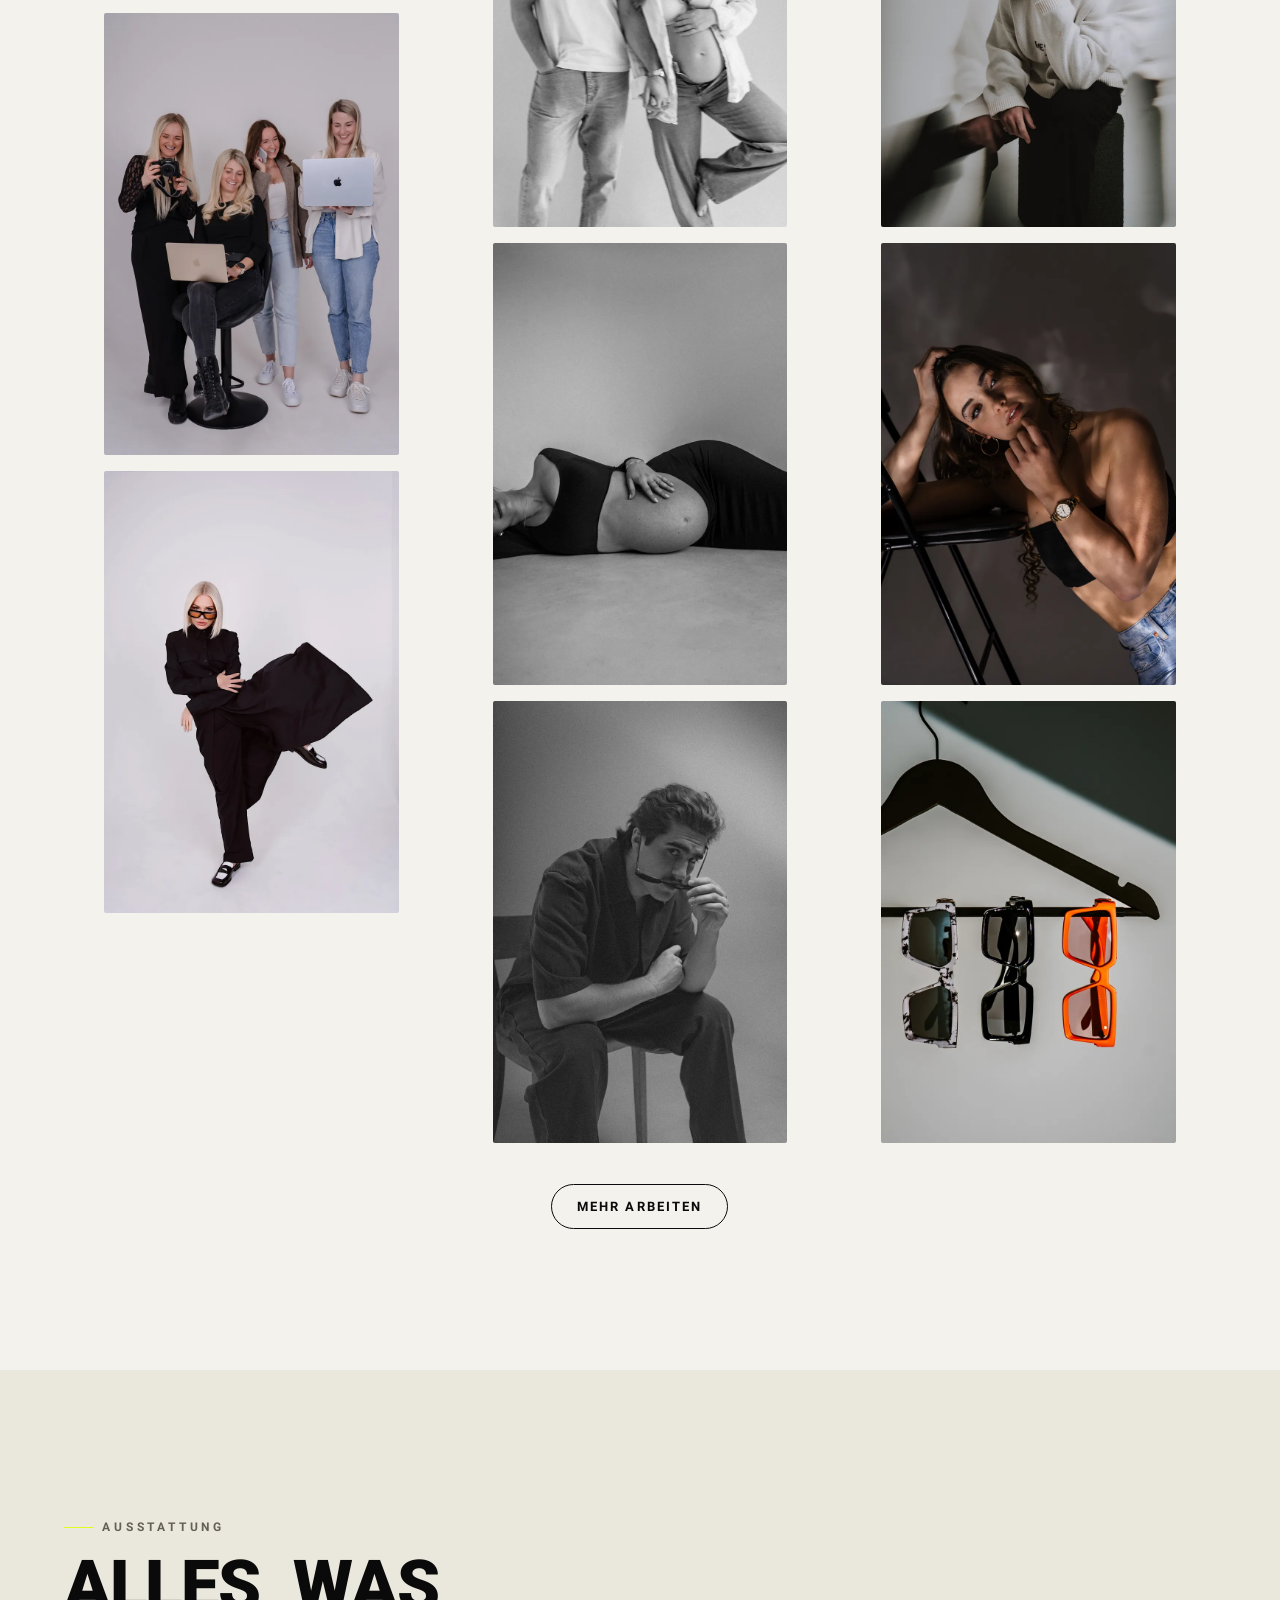
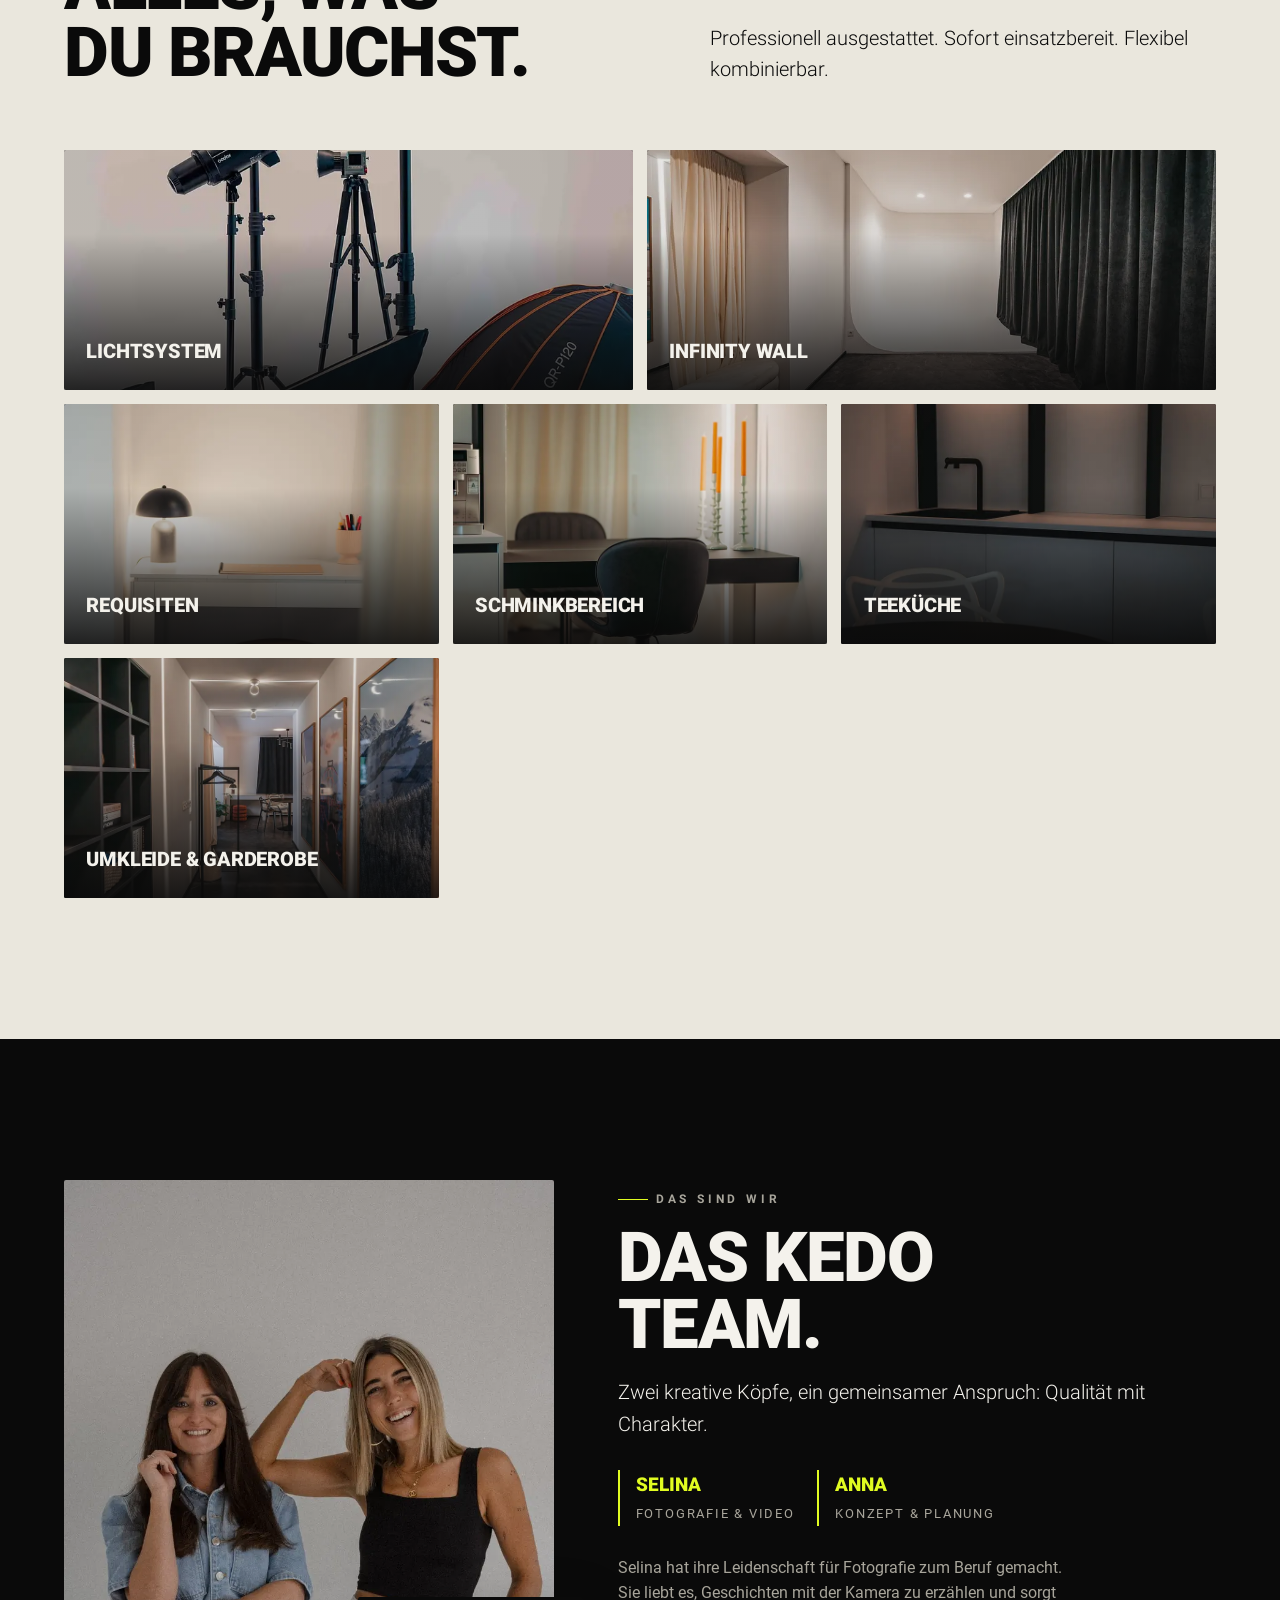
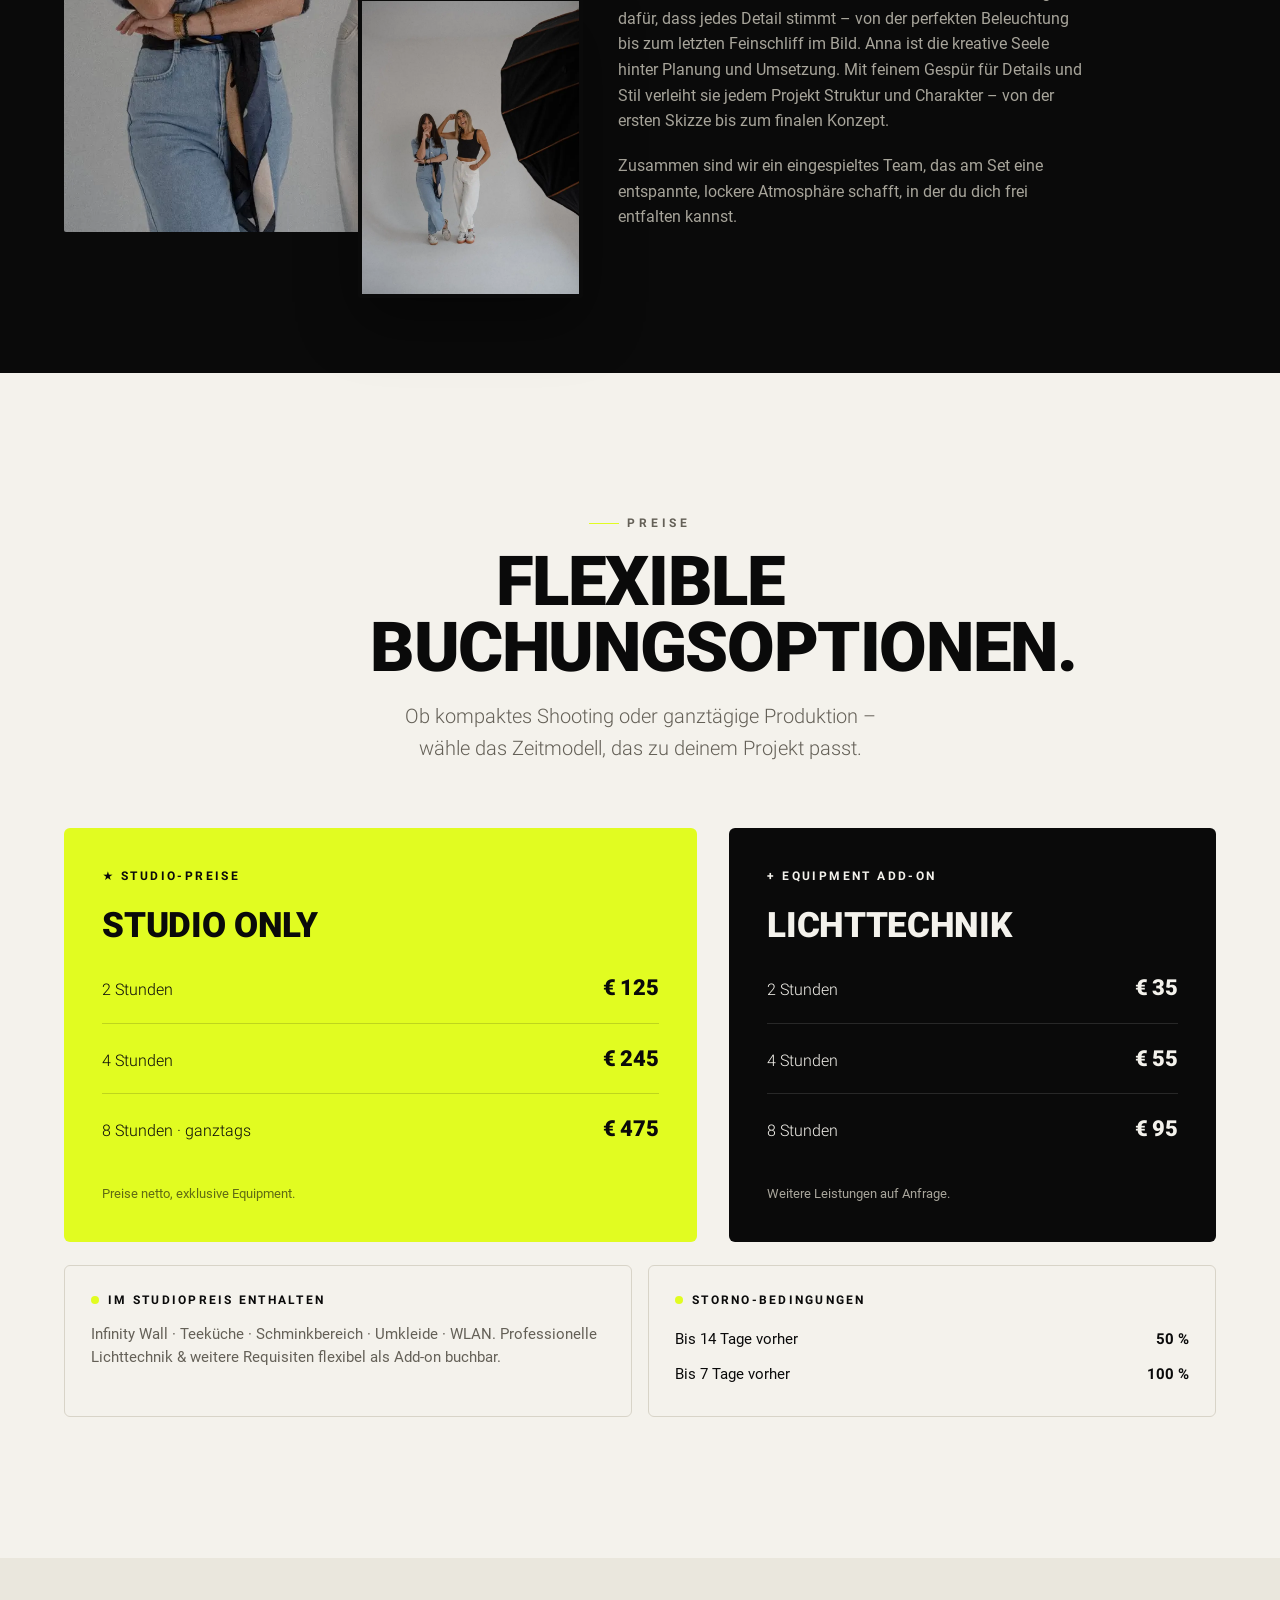
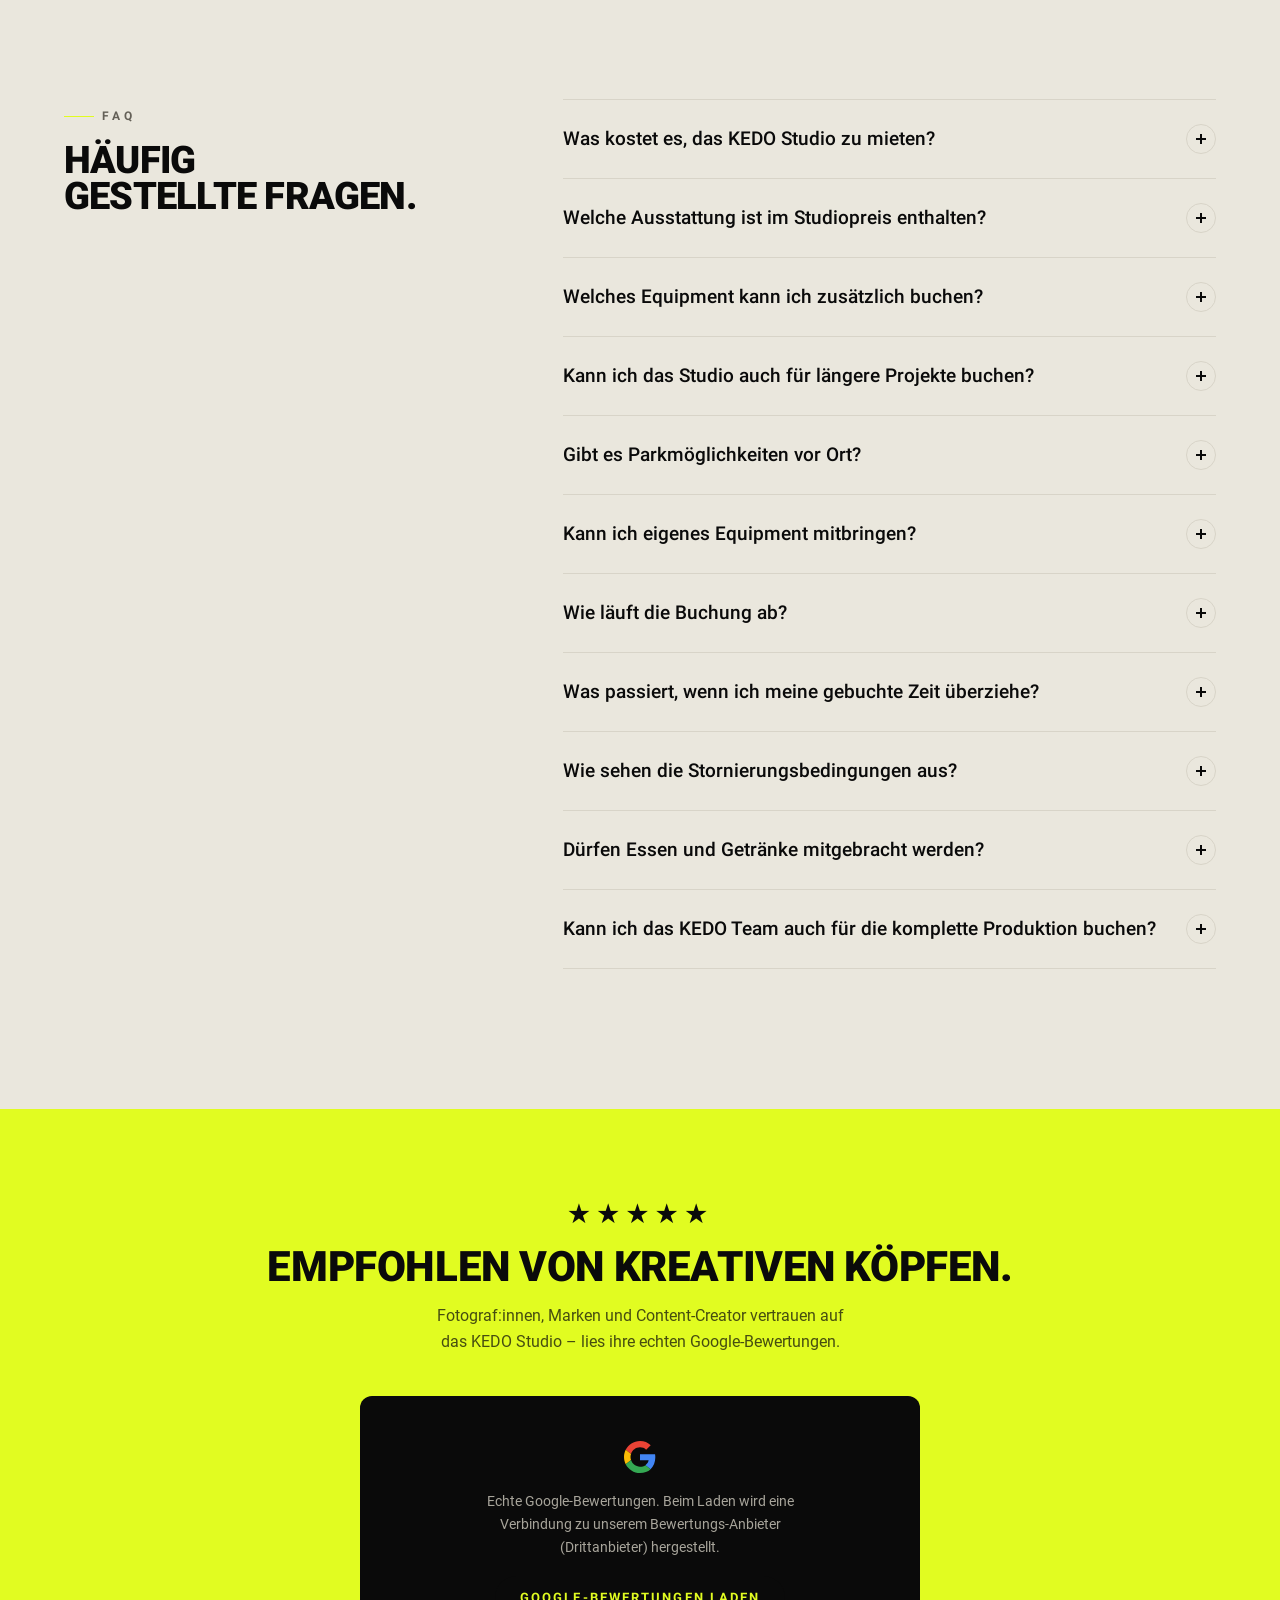
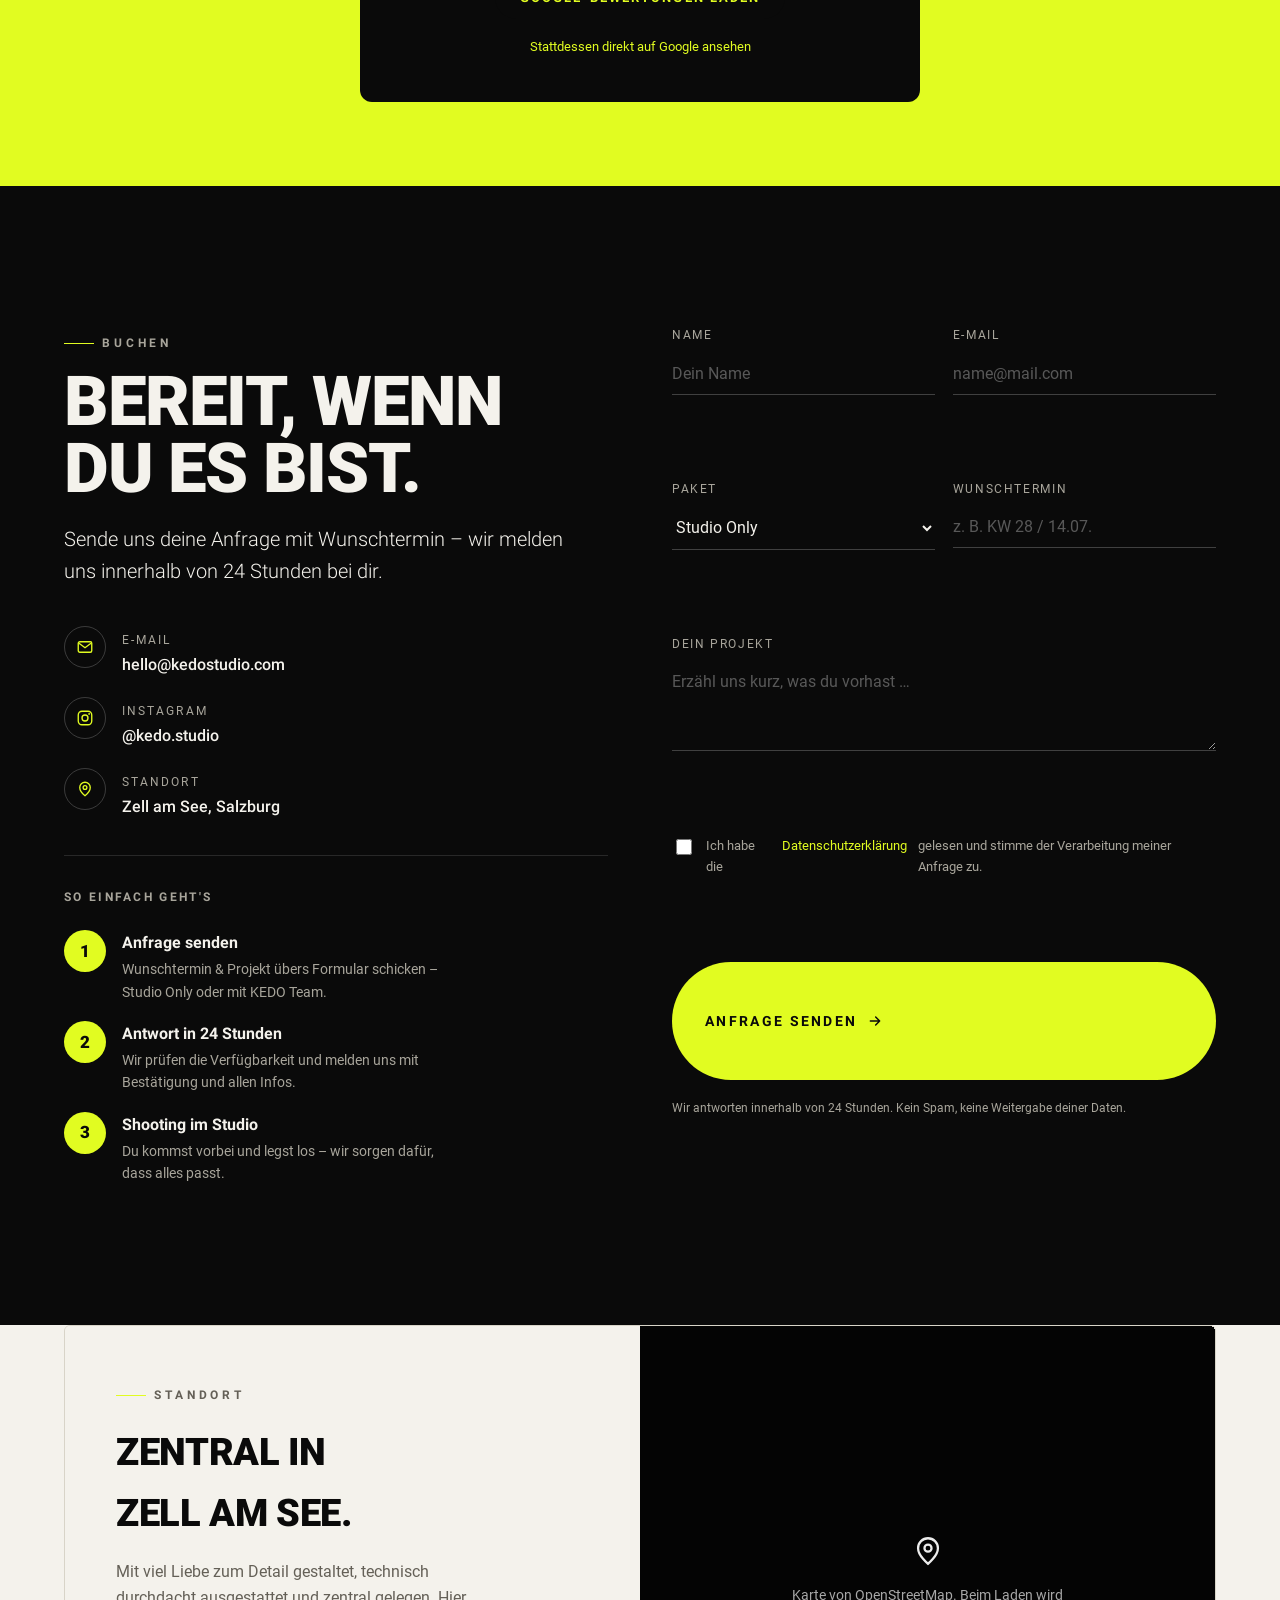
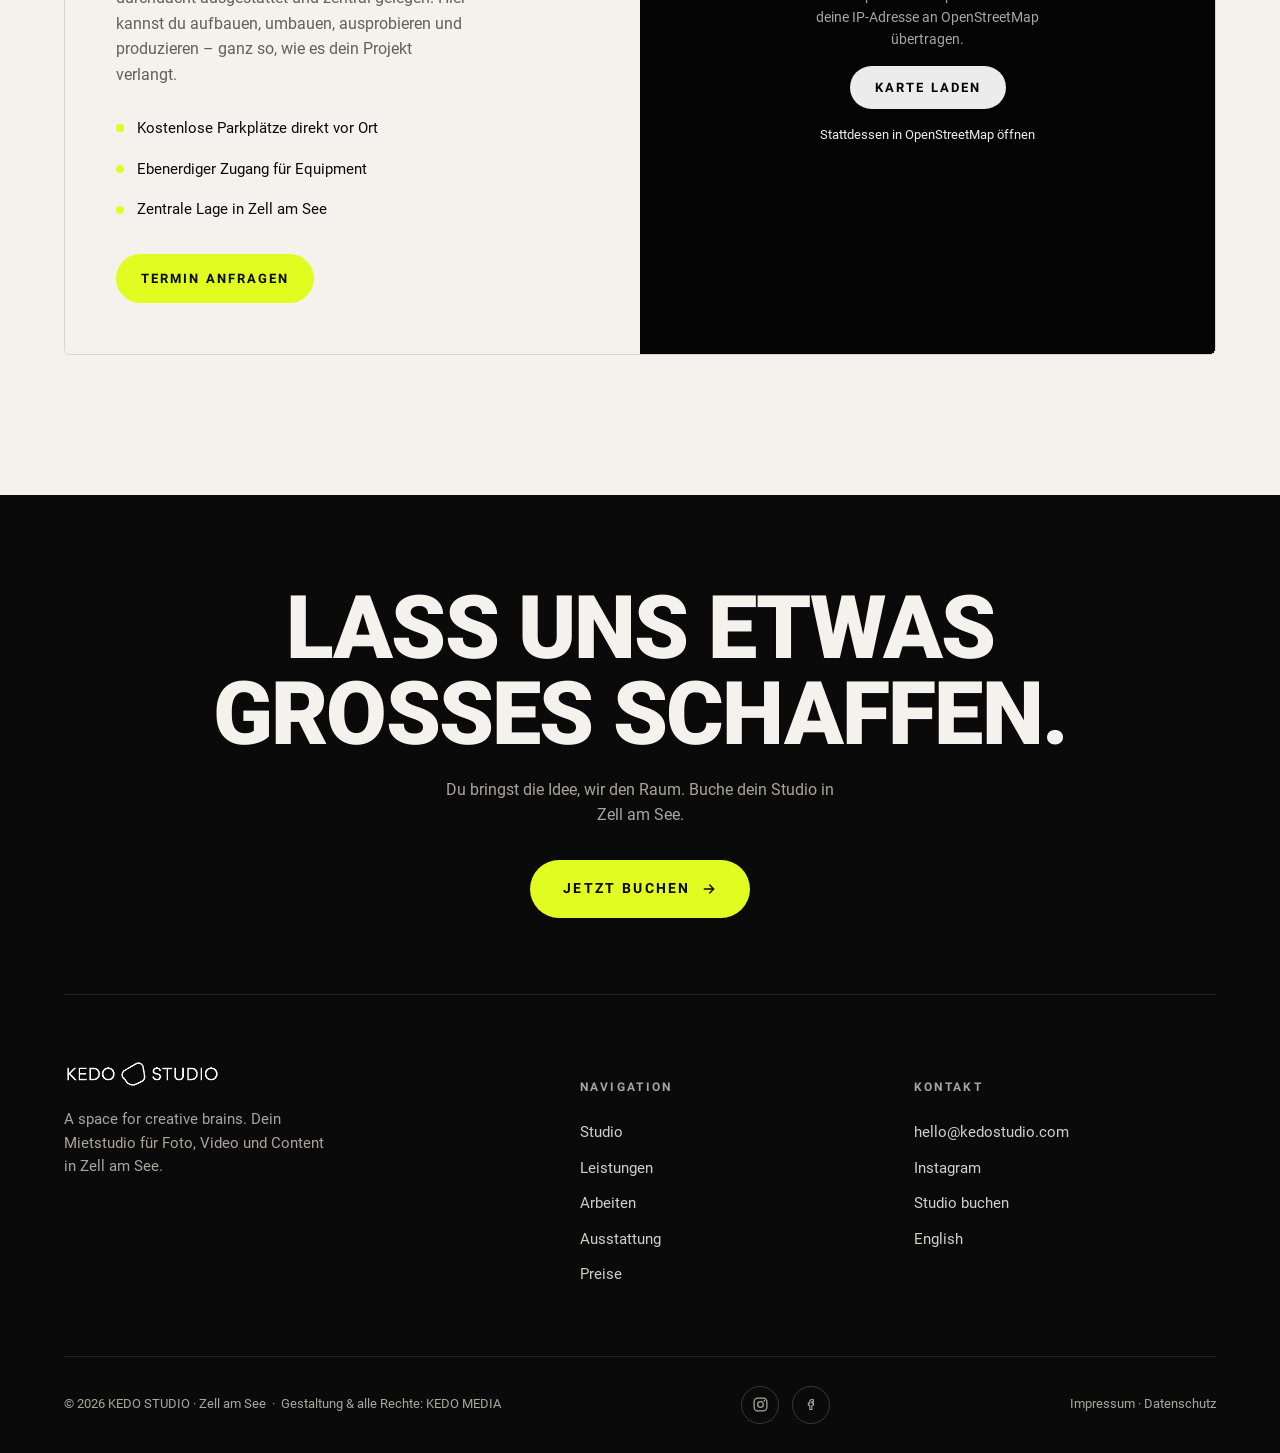
==== commit 995fe27e: "Update 01.07.2026 11:44" ====
--- a/index.html
+++ b/index.html
@@ -217,7 +217,6 @@
         <span class="eyebrow reveal">Leistungen</span>
         <h2 class="display h-lg reveal" data-d="1" style="margin-top:1rem">Was hier<br>entsteht.</h2>
       </div>
-      <p class="lead reveal" data-d="2">Vier Wege, das Studio zu nutzen – clean &amp; minimalistisch oder inszeniert &amp; kreativ.</p>
     </div>
     <div class="svc-grid">
       <article class="svc reveal">
@@ -313,7 +312,7 @@
         <div class="eq__body"><span class="eq__num">03</span><h3>Teeküche</h3>
           <p>Sitzgelegenheiten für entspannte Pausen, ein Kühlschrank für deine Speisen und Getränke. Kaffee und Wasser jederzeit gratis.</p></div>
       </article>
-      <article class="eq eq--full reveal">
+      <article class="eq eq--std reveal">
         <img src="assets/img/studio-02.webp" srcset="assets/img/studio-02-800.webp 800w, assets/img/studio-02.webp 1200w" sizes="(max-width:760px) 100vw, 50vw" width="1200" height="1800" alt="Umkleide und Garderobe im KEDO Studio" loading="lazy" decoding="async">
         <div class="eq__body"><span class="eq__num">06</span><h3>Umkleide &amp; Garderobe</h3>
           <p>Praktische Garderobe für schnelle Outfitwechsel. Sanitäre Anlagen selbstverständlich vorhanden – damit am Set alles reibungslos läuft.</p></div>
@@ -335,7 +334,7 @@
         <h2 class="display h-lg reveal" data-d="1" style="margin-top:1rem">Das KEDO<br>Team.</h2>
         <p class="lead reveal" data-d="2">Zwei kreative Köpfe, ein gemeinsamer Anspruch: Qualität mit Charakter.</p>
         <div class="team__names reveal" data-d="2">
-          <div class="team__person"><h4>Selina</h4><span>Fotografie &amp; Bild</span></div>
+          <div class="team__person"><h4>Selina</h4><span>Fotografie &amp; Video</span></div>
           <div class="team__person"><h4>Anna</h4><span>Konzept &amp; Planung</span></div>
         </div>
         <p class="muted reveal" data-d="3">Selina hat ihre Leidenschaft für Fotografie zum Beruf gemacht. Sie liebt es, Geschichten mit der Kamera zu erzählen und sorgt dafür, dass jedes Detail stimmt – von der perfekten Beleuchtung bis zum letzten Feinschliff im Bild. Anna ist die kreative Seele hinter Planung und Umsetzung. Mit feinem Gespür für Details und Stil verleiht sie jedem Projekt Struktur und Charakter – von der ersten Skizze bis zum finalen Konzept.</p>
--- a/css/styles.css
+++ b/css/styles.css
@@ -224,7 +224,7 @@
 .svc__num{font-size:.72rem;font-weight:700;letter-spacing:.24em;color:var(--accent)}
 .svc h3{font-family:var(--f-display);font-weight:900;text-transform:uppercase;font-size:clamp(1.5rem,2.6vw,2.3rem);line-height:1;margin:.7rem 0 .6rem;letter-spacing:-.01em}
 .svc p{font-size:.96rem;max-width:42ch;color:#e9e7df;max-height:0;opacity:0;overflow:hidden;transition:max-height .6s var(--ease),opacity .5s var(--ease),margin .5s}
-.svc .tags{display:flex;gap:.5rem;flex-wrap:wrap;margin-top:1rem}
+.svc .tags{display:none}
 .svc .tags span{font-size:.66rem;font-weight:600;letter-spacing:.12em;text-transform:uppercase;border:1px solid rgba(255,255,255,.4);padding:.35em .8em;border-radius:100px}
 .svc:hover p{max-height:200px;opacity:1}
 @media (hover:none){.svc p{max-height:200px;opacity:1}}
@@ -236,7 +236,7 @@
 .gallery__head{margin-bottom:clamp(2rem,5vw,3.5rem)}
 .masonry{columns:3;column-gap:14px}
 .masonry .g-item{break-inside:avoid;margin-bottom:14px;position:relative;overflow:hidden;border-radius:var(--radius);cursor:pointer;background:var(--ink-soft)}
-.masonry .g-item img{width:100%;transition:transform 1.2s var(--ease)}
+.masonry .g-item img{display:block;width:100%;height:auto;transition:transform 1.2s var(--ease)}
 .masonry .g-item::after{content:"";position:absolute;inset:0;background:linear-gradient(180deg,transparent 55%,rgba(10,10,10,.7));opacity:0;transition:opacity .5s}
 .masonry .g-item .g-plus{position:absolute;right:14px;bottom:14px;width:38px;height:38px;border-radius:50%;background:var(--accent);color:var(--ink);display:flex;align-items:center;justify-content:center;opacity:0;transform:translateY(8px) scale(.8);transition:all .5s var(--ease);z-index:2}
 .masonry .g-item:hover img{transform:scale(1.06)}
@@ -270,7 +270,7 @@
 .eq::after{content:"";position:absolute;inset:0;z-index:-1;background:linear-gradient(180deg,rgba(10,10,10,.1) 35%,rgba(10,10,10,.88))}
 .eq:hover img{transform:scale(1.07)}
 .eq__body{padding:1.3rem 1.4rem}
-.eq__num{font-size:.7rem;font-weight:700;letter-spacing:.2em;color:var(--accent)}
+.eq__num{display:none}
 .eq h3{font-family:var(--f-display);font-weight:900;text-transform:uppercase;font-size:1.25rem;margin-top:.5rem;letter-spacing:-.01em;line-height:1.02}
 .eq p{font-size:.86rem;color:#d9d7cf;margin-top:.5rem;max-height:0;opacity:0;overflow:hidden;transition:max-height .6s var(--ease),opacity .5s,margin .5s}
 .eq:hover p{max-height:160px;opacity:1}
